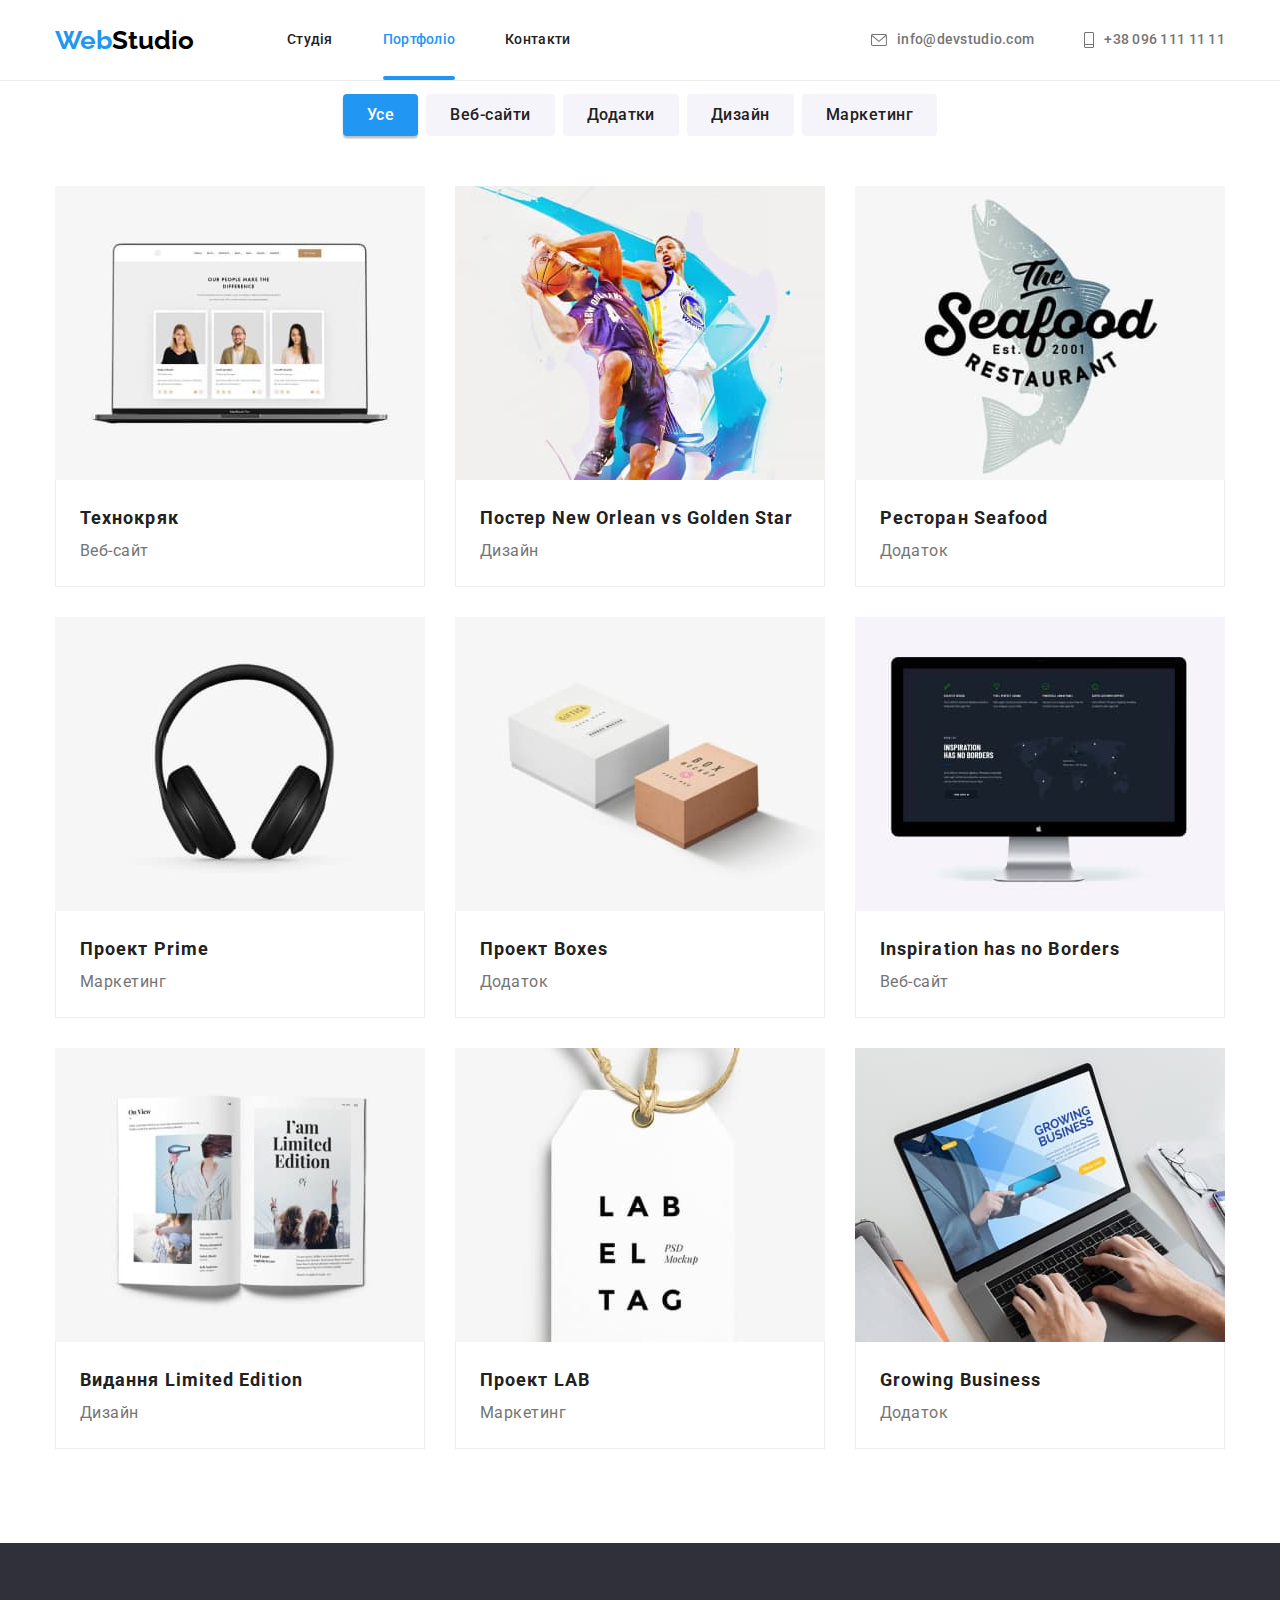
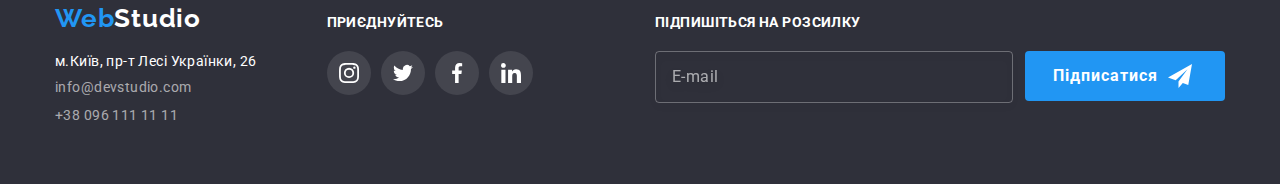
==== portfolio.html @ 4aba34a7 "add" ====
<!DOCTYPE html>
<html lang="ua">

<head>
  <meta charset="UTF-8" />
  <meta http-equiv="X-UA-Compatible" content="IE=edge" />
  <meta name="viewport" content="width=device-width, initial-scale=1.0" />

  <link rel="preconnect" href="http://fonts.googleapis.com" />
  <link rel="preconnect" href="http://fonts.gstatic.com" crossorigin />

  <link href="https://fonts.googleapis.com/css2?family=Raleway:wght@700&family=Roboto:wght@400;500;700;900&display=swap"
    rel="stylesheet" />
  <link rel="stylesheet"
    href="https://cdnjs.cloudflare.com/ajax/libs/modern-normalize/1.1.0/modern-normalize.min.css" />
  <link rel="stylesheet" href=" ./css/styles.css" />
  <link rel="stylesheet" href="./css/main.min.css" />
  <title>Портфоліо</title>
</head>

<body>
  <!----------Header------------>
  <header class="header">
    <div class="container flex">
      <a lang="en" class="logo" href="./index.html"><span class="blue-logo">Web</span>Studio</a>
      <nav class="header-nav">
        <ul class="header-list list">
          <li class="header-list-item list">
            <a href="./index.html" class="header-link">Студія</a>
          </li>
          <li class="header-list-item">
            <a href="./portfolio.html" class="header-link current-page link">Портфоліо</a>
          </li>
          <li class="header-list-item list">
            <a href="#" class="header-link">Контакти</a>
          </li>
        </ul>
      </nav>
      <ul class="contacts">
        <li class="contact-list-item">
          <a href="mailto:info@devstudio.com" class="contacts-list-link">
            <svg class="contacts-icon" width="16" height="12">
              <use href="./images/icons-cont.svg#icon-envelope"></use>
            </svg>
            info@devstudio.com
          </a>
        </li>
        <li class="contact-list-item">
          <a href="tel:+380961111111" class="contacts-list-link">
            <svg class="contacts-icon" width="10" height="16">
              <use href="./images/icons-cont.svg#icon-Vector"></use>
            </svg>
            +38 096 111 11 11
          </a>
        </li>
      </ul>
    </div>
  </header>
  <!----------Main--------->
  <main>
    <!---------Кнопки фильтры------------->
    <section class="page-sections">
      <div class="container">
        <h1 class="visually-hidden">Портфоліо</h1>
        <ul class="btn-list list">
          <li class="btn-item">
            <button type="button" class="portfolio-btn primary">Усе</button>
          </li>
          <li class="btn-item"><button type="button" class="portfolio-btn">Веб-сайти</button></li>
          <li class="btn-item">
            <button type="button" class="portfolio-btn">Додатки</button>
          </li>
          <li class="btn-item"><button type="button" class="portfolio-btn">Дизайн</button></li>
          <li class="btn-item"><button type="button" class="portfolio-btn">Маркетинг</button></li>
        </ul>

        <!---------  Портфоліо ------------>

        <ul class="portfolio-list list">
          <!--------- проект 1  ---------->
          <li class="portfolio-item">
            <a href="" class="portfolio-icon link">
              <div class="portfolio-overlay">
                <img src="./images/img-techno.jpeg" alt="employees" width="370" height="294" />
                <p class="portfolio-text">
                  Ресурс пропонує комплексні пропозиції з різним рівнем функціоналу та сервісів.
                  Все це дозволить відвідувачу отримати вичерпні відомості про компанію чи
                  приватну особу.
                </p>
              </div>
              <div class="portfolio-box">
                <h2 class="portfolio-title">Технокряк</h2>
                <p id="website" class="portfolio-type">Веб-сайт</p>
              </div>
            </a>
          </li>
          <!-------- проект 2 ----------->
          <li class="portfolio-item">
            <a href="" class="portfolio-icon link">
              <div class="portfolio-overlay">
                <img src="./images/img-poster.jpeg" alt="basketball" width="370" height="294" />
                <p class="portfolio-text">
                  Ресурс пропонує комплексні пропозиції з різним рівнем функціоналу та сервісів.
                  Все це дозволить відвідувачу отримати вичерпні відомості про компанію чи
                  приватну особу.
                </p>
              </div>
              <div class="portfolio-box">
                <h2 class="portfolio-title">
                  Постер
                  <span lang="en">New Orlean vs Golden Star</span>
                </h2>
                <p class="portfolio-type">Дизайн</p>
              </div>
            </a>
          </li>
          <!---------- проект 3 ----------->
          <li class="portfolio-item">
            <a href="" class="portfolio-icon link">
              <div class="portfolio-overlay">
                <img src="./images/img-seafood.jpeg" alt="restaurant seafood" width="370" height="294" />
                <p class="portfolio-text">
                  Ресурс пропонує комплексні пропозиції з різним рівнем функціоналу та сервісів.
                  Все це дозволить відвідувачу отримати вичерпні відомості про компанію чи
                  приватну особу.
                </p>
              </div>
              <div class="portfolio-box">
                <h2 class="portfolio-title">
                  Ресторан
                  <span lang="en">Seafood</span>
                </h2>
                <p class="portfolio-type">Додаток</p>
              </div>
            </a>
          </li>
          <!---------- проект 4  ----------->
          <li class="portfolio-item">
            <a href="" class="portfolio-icon link">
              <div class="portfolio-overlay">
                <img src="./images/img-prime.jpeg" alt="headphone" width="370" height="294" />
                <p class="portfolio-text">
                  Ресурс пропонує комплексні пропозиції з різним рівнем функціоналу та сервісів.
                  Все це дозволить відвідувачу отримати вичерпні відомості про компанію чи
                  приватну особу.
                </p>
              </div>
              <div class="portfolio-box">
                <h2 class="portfolio-title">
                  Проект
                  <span lang="en">Prime</span>
                </h2>
                <p class="portfolio-type">Маркетинг</p>
              </div>
            </a>
          </li>
          <!----------  проект 5  ----------->
          <li class="portfolio-item">
            <a href="" class="portfolio-icon link">
              <div class="portfolio-overlay">
                <img src="./images/img-boxes.jpeg" alt="boxes" width="370" height="294" />
                <p class="portfolio-text">
                  Ресурс пропонує комплексні пропозиції з різним рівнем функціоналу та сервісів.
                  Все це дозволить відвідувачу отримати вичерпні відомості про компанію чи
                  приватну особу.
                </p>
              </div>
              <div class="portfolio-box">
                <h2 class="portfolio-title">
                  Проект
                  <span lang="en">Boxes</span>
                </h2>
                <p class="portfolio-type">Додаток</p>
              </div>
            </a>
          </li>
          <!----------  проект 6   ----------->
          <li class="portfolio-item">
            <a href="" class="portfolio-icon link">
              <div class="portfolio-overlay">
                <img src="./images/img-borders.jpeg" alt="mac monitor" width="370" height="294" />
                <p class="portfolio-text">
                  Ресурс пропонує комплексні пропозиції з різним рівнем функціоналу та сервісів.
                  Все це дозволить відвідувачу отримати вичерпні відомості про компанію чи
                  приватну особу.
                </p>
              </div>
              <div class="portfolio-box">
                <h2 class="portfolio-title">Inspiration has no Borders</h2>
                <p class="portfolio-type">Веб-сайт</p>
              </div>
            </a>
          </li>
          <!---------- проект 7 ----------->
          <li class="portfolio-item">
            <a href="" class="portfolio-icon link">
              <div class="portfolio-overlay">
                <img src="./images/img-Limited.jpeg" alt="magazine" width="370" height="294" />
                <p class="portfolio-text">
                  Ресурс пропонує комплексні пропозиції з різним рівнем функціоналу та сервісів.
                  Все це дозволить відвідувачу отримати вичерпні відомості про компанію чи
                  приватну особу.
                </p>
              </div>
              <div class="portfolio-box">
                <h2 class="portfolio-title">
                  Видання
                  <span lang="en">Limited Edition</span>
                </h2>
                <p class="portfolio-type">Дизайн</p>
              </div>
            </a>
          </li>
          <!----------  проект 8 ----------->
          <li class="portfolio-item">
            <a href="" class="portfolio-icon link">
              <div class="portfolio-overlay">
                <img src="./images/img-lab.jpeg" alt="label" width="370" height="294" />
                <p class="portfolio-text">
                  Ресурс пропонує комплексні пропозиції з різним рівнем функціоналу та сервісів.
                  Все це дозволить відвідувачу отримати вичерпні відомості про компанію чи
                  приватну особу.
                </p>
              </div>
              <div class="portfolio-box">
                <h2 class="portfolio-title">
                  Проект
                  <span lang="en">LAB</span>
                </h2>
                <p class="portfolio-type">Маркетинг</p>
              </div>
            </a>
          </li>
          <!----------  проект 9 ----------->
          <li class="portfolio-item">
            <a href="" class="portfolio-icon link">
              <div class="portfolio-overlay">
                <img src="./images/img-busines.jpeg" alt="arms on the laptop" width="370" height="294" />
                <p class="portfolio-text">
                  Ресурс пропонує комплексні пропозиції з різним рівнем функціоналу та сервісів.
                  Все це дозволить відвідувачу отримати вичерпні відомості про компанію чи
                  приватну особу.
                </p>
              </div>
              <div class="portfolio-box">
                <h2 class="portfolio-title">Growing Business</h2>
                <p class="portfolio-type">Додаток</p>
              </div>
            </a>
          </li>
        </ul>
      </div>
    </section>
  </main>
  <!----- Футер ------->
  <footer class="footer">
    <div class="container">
      <div class="footer-contacts">
        <a class="footer-logo" href="./index.html" lang="en">Web<span class="logo-text">Studio</span></a>
        <!-------Адрес------>
        <address class="address">
          <ul class="contact-list list">
            <li class="footer-address">
              <a class="address-link" href="https://goo.gl/maps/TaNnJPtCBs2FAHwr9" target="_blank"
                rel="noopener nofolow noreferrer">
                м.Київ, пр-т Лесі Українки, 26
              </a>
            </li>
            <li class="footer-item">
              <a href="mailto:info@devstudio.com" class="footer-mail link">info@devstudio.com</a>
            </li>
            <li class="footer-item">
              <a href="tel:+380961111111" class="footer-tel link">+38 096 111 11 11</a>
            </li>
          </ul>
        </address>
      </div>
      <div class="join-us">
        <p class="join-us-title">Приєднуйтесь</p>
        <ul class="join-us-list list">
          <li class="join-us-item">
            <a href="" class="join-us-link link">
              <svg class="join-us-icon" width="20" height="20">
                <use href="./images/icons.svg#icon-instagram"></use>
              </svg>
            </a>
          </li>
          <li class="join-us-item">
            <a href="" class="join-us-link link">
              <svg class="join-us-icon" width="20" height="20">
                <use href="./images/icons.svg#icon-twitter"></use>
              </svg>
            </a>
          </li>
          <li class="join-us-item">
            <a href="" class="join-us-link link">
              <svg class="join-us-icon" width="20" height="20">
                <use href="./images/icons.svg#icon-facebook"></use>
              </svg>
            </a>
          </li>
          <li class="join-us-item">
            <a href="" class="join-us-link link">
              <svg class="join-us-icon" width="20" height="20">
                <use href="./images/icons.svg#icon-linkedin"></use>
              </svg>
            </a>
          </li>
        </ul>
      </div>
      <div class="footer-container">
        <label for="footer-email" class="footer-label">Підпишіться на розсилку</label>
        <form class="footer-field" name="signup" autocomplete="on">
          <input id="footer-email" type="email" name="email" class="footer-input" placeholder="E-mail" />
          <button type="submit" class="footer-btn">
            Підписатися
            <svg class="icon-send" width="24" height="24">
              <use href="./images/icons.svg#icon-send"></use>
            </svg>
          </button>
        </form>
      </div>
    </div>
  </footer>
</body>

</html>
---- css/styles.css ----
/*-----------------HEADER-------------*/

/*-----------------HERO---------------*/

/*--------------- Portfolio ----------*/
/*.page-sections {
  padding-top: 94px;
}
.btn-list {
  display: flex;
  gap: 8px;
  margin-bottom: 50px;
  justify-content: center;
}

.portfolio-btn {
  font-family: inherit;
  font-weight: 500;
  font-size: 16px;
  line-height: 1.6;
  letter-spacing: 0.03em;

  cursor: pointer;
  padding: 6px 22px;
  border-radius: 4px;
  border-color: transparent;
  transition: box-shadow 250ms cubic-bezier(0.4, 0, 0.2, 1), color 250ms cubic-bezier(0.4, 0, 0.2, 1),
    background-color 250ms cubic-bezier(0.4, 0, 0.2, 1);

  color: var(--title-text-color);
  background-color: var(--background-btn);
}
.primary,
.portfolio-btn:hover,
.portfolio-btn:focus {
  color: var(--white-text-color);
  background: var(--select-color);
  box-shadow: 0px 3px 1px rgba(0, 0, 0, 0.1), 0px 1px 2px rgba(0, 0, 0, 0.08), 0px 2px 2px rgba(0, 0, 0, 0.12);
}

.portfolio-list {
  display: flex;
  flex-wrap: wrap;
  gap: 30px;
  row-gap: 30px;

  background: var(--primary-bgc);
}
.portfolio-item {
  flex-basis: calc((100% - 2 * 30px) / 3);
}
.portfolio-icon {
  text-decoration: none;
  display: block;
  outline: transparent;
  transition: transform 250ms cubic-bezier(0.4, 0, 0.2, 1);
  box-shadow: 250ms cubic-bezier(0.4, 0, 0.2, 1);
}
.portfolio-icon:hover,
.portfolio-icon:focus {
  box-shadow: 0px 3px 1px rgba(0, 0, 0, 0.1), 0px 1px 2px rgba(0, 0, 0, 0.08), 0px 2px 2px rgba(0, 0, 0, 0.12);
}
.portfolio-box {
  padding: 20px 24px;
  border: 1px solid #eeeeee;
  border-top: 0;
}
.portfolio-overlay {
  position: relative;
  overflow: hidden;
}
.portfolio-text {
  top: 0;
  left: 0;
  width: 100%;
  height: 100%;
  padding: 63px 24px;
  color: var(--white-bgc);
  font-size: 18px;
  line-height: 1.56;
  background-color: rgba(33, 150, 243, 0.9);
  content: "";
  position: absolute;
  transform: translateY(101%);
  transition: transform 250ms cubic-bezier(0.4, 0, 0.2, 1);
}
.portfolio-icon:hover .portfolio-text,
.portfolio-icon:focus .portfolio-text {
  transform: translateY(0);
  box-shadow: 0px 1px 1px rgba(0, 0, 0, 0.12), 0px 4px 4px rgba(0, 0, 0, 0.06), 1px 4px 6px rgba(0, 0, 0, 0.16);
}

.portfolio-title {
  font-weight: 700;
  font-size: 18px;
  line-height: 2;
  letter-spacing: 0.06em;

  color: var(--title-text-color);
}

.portfolio-type {
  font-size: 16px;
  line-height: 1.87;
  letter-spacing: 0.03em;

  color: var(--primary-text-color);
}
.portfolio-icon:hover,
.portfolio-icon:focus {
  display: block;
  box-shadow: 0px 1px 1px rgba(0, 0, 0, 0.12), 0px 4px 4px rgba(0, 0, 0, 0.06), 1px 4px 6px rgba(0, 0, 0, 0.16);
}

/*-----------------------FEAUTERS----------------*/

/*-----------------------ACTIVITY----------------*/

/*------------------------TEAM---------------------*/

/*-----Regular------*/

/*-----------------------FOOTER--------------------*/

/*------------------ Signup --------------------*/

/*.footer-label {
  display: flex;
  flex-direction: column;
  font-weight: 700;
  font-size: 14px;
  line-height: 1.14;
  letter-spacing: 0.03em;
  text-transform: uppercase;
  color: var(--white-bgc);
  margin-bottom: 20px;
}
.footer-field {
  display: flex;
  flex-direction: row;
}
.footer-input {
  display: flex;
  margin-right: 12px;
  padding: 15px 16px;
  font-size: 16px;
  line-height: 1.25;
  letter-spacing: 0.03em;
  background: transparent;

  border: 1px solid rgba(255, 255, 255, 0.3);
  filter: drop-shadow(0px 4px 4px rgba(0, 0, 0, 0.15));
  border-radius: 4px;
  min-width: 358px;
  outline: none;

  color: var(--secondary-text-color);
  transition: border-color var(--animation);
}
.footer-input::placeholder {
  font-size: 16px;
  line-height: 1.25;
  letter-spacing: 0.03em;
  color: var(--secondary-text-color);
}
.footer-input:focus-within {
  border-color: var(--select-color);
}
.footer-btn {
  width: 200px;
  height: 50px;
}
.footer-btn {
  display: flex;
  align-items: center;
  padding: 10px 28px;
  font-weight: 700;
  font-size: 16px;
  line-height: 1.88;
  letter-spacing: 0.06em;

  color: var(--white-bgc);
  background: #2196f3;
  box-shadow: var(--btn-shadow-);
  border-radius: 4px;
  border: transparent;
  transition: background-color var(--animation);
}

.footer-btn:hover,
.footer-btn:focus {
  background-color: var(--accent-color);
  cursor: pointer;
}

.icon-send {
  fill: var(--white-bgc);
  margin-left: 10px;
}
/*-----------------------Модальне вікно--------------------*/
/*.backdrop {
  z-index: 2;
  position: fixed;
  top: 0;
  left: 0;
  width: 100vw;
  height: 100vh;
  opacity: 1;
  background-color: rgba(0, 0, 0, 0.2);
  transition: opacity 400ms cubic-bezier(0.4, 0, 0.2, 1), visibility 700ms cubic-bezier(0.4, 0, 0.2, 1);
}

.backdrop.is-hidden {
  opacity: 0;
  visibility: hidden;
  pointer-events: none;
}
.backdrop.is-hidden .modal {
  transform: translate(-50%, -50%) scale(0) rotate(360deg);
}
.modal {
  padding: 40px;
  position: absolute;
  top: 50%;
  left: 50%;
  transform: translate(-50%, -50%) scale(1) rotate(0);
  width: 528px;
  height: 581px;
  transition: transform var(--animation);
  background-color: var(--white-bgc);
  box-shadow: 0px 1px 3px rgba(0, 0, 0, 0.12), 0px 1px 1px rgba(0, 0, 0, 0.14), 0px 2px 1px rgba(0, 0, 0, 0.2);
  border-radius: 4px;
}
.close-btn {
  position: absolute;
  top: 8px;
  right: 8px;
  display: flex;
  justify-content: center;
  align-items: center;
  width: 30px;
  height: 30px;
  cursor: pointer;
  background-color: transparent;
  border: 1px solid rgba(0, 0, 0, 0.1);
  border-radius: 50%;
  fill: var(--black-text-color);
  transition: fill var(--animation);
}
.close-btn:hover,
.close-btn:focus {
  fill: var(--select-color);
}
.modal-form {
  display: block;
  font-size: 12px;

  line-height: 1.16;
  letter-spacing: 0.01em;
  color: var(--primary-text-color);
}
.modal-title {
  font-size: 20px;
  font-weight: 700;
  text-align: center;
  line-height: 1.15;
  margin-bottom: 12px;
  letter-spacing: 0.03em;
  color: var(--title-text-color);
}
.modal-field-thumb {
  display: flex;
  position: relative;
  margin-top: 4px;
}
.modal-field {
  margin-bottom: 20px;
}
.modal-input {
  padding-left: 42px;

  width: 100%;
  height: 38px;

  border: none;
  outline: none;
  background: transparent;
  flex-grow: 1;

  font-size: 14px;
  line-height: 1.71;
  letter-spacing: 0.03em;

  border: 1px solid rgba(33, 33, 33, 0.2);
  border-radius: 4px;
  color: var(--title-text-color);

  transition: border-color var(--animation);
}
.modal-text {
  margin-top: 4px;
  padding: 10px 16px;
  border: none;
  outline: none;
  background: transparent;
  width: 100%;
  height: 120px;
  font-size: 12px;
  line-height: 1.1;
  letter-spacing: 0.01em;
  color: var(--title-text-color);
  border: 1px solid rgba(33, 33, 33, 0.2);
  border-radius: 4px;
  resize: none;
}
.modal-text::placeholder {
  font-size: 12px;
  line-height: 1.1;
  letter-spacing: 0.01em;
  color: rgba(117, 117, 117, 0.5);
}

/*---Checkbox--*/
/*.modal-icon {
  position: absolute;
  top: 50%;
  transform: translateY(-50%);
  left: 12px;
  display: inline-block;
  transition: fill var(--animation);
}
.modal-input:focus,
.modal-text:focus {
  border-color: var(--select-color);
}

.modal-input:focus + .modal-icon {
  fill: var(--select-color);
}

/*---Checkbox--*/
/*.form-terms-thumb {
  display: flex;
  justify-content: center;
  margin-bottom: 30px;
}
.form-checkbox {
  position: absolute;
  width: 1px;
  height: 1px;
  margin: -1px;
  border: 0;
  padding: 0;
  white-space: nowrap;
  clip-path: inset(100%);
  clip: rect(0 0 0 0);
  overflow: hidden;
  transition: border-color var(--animation);
}
.form-terms {
  position: relative;
  display: flex;
  align-items: center;
  font-size: 14px;
  line-height: 1.71;
  letter-spacing: 0.03em;
  cursor: pointer;
  color: var(--primary-text-color);
}

.icon-check {
  display: inline-block;
  margin-right: 8px;
  width: 16px;
  height: 15px;
  border: 2px solid var(--title-text-color);
  border-radius: 2px;
  transition: fill var(--animation), border var(--animation);
}

.icon-active {
  position: absolute;
  top: 50%;
  left: 0;
  transform: translateY(-50%);
  border-color: transparent;
}

.form-checkbox:checked + .icon-check {
  background-color: var(--select-color);
  border-color: var(--select-color);
}

.form-checkbox:focus + .icon-check {
  border-color: var(--select-color);
}

.checkbox-link {
  color: var(--select-color);
  text-decoration: underline;
}

.modal-btn-thumb {
  display: flex;
  justify-content: center;
  align-items: center;
}
.modal-btn {
  padding: 10px 52px;
  margin: 0 auto;
  display: flex;

  font-weight: 700;
  font-size: 16px;
  line-height: 1.87;
  letter-spacing: 0.06em;
  cursor: pointer;

  color: var(--white-text-color);
  border-color: transparent;
  background: var(--select-color);
  box-sizing: border-box;
  border-radius: 4px;
  box-shadow: 0px 4px 4px rgba(0, 0, 0, 0.15);
}

.modal-btn:hover,
.modal-btn:focus {
  background: var(--accent-color);
}
---- css/main.min.css ----
:root{--primary-text-color: #757575;--black-text-color: #000000;--secondary-text-color: rgba(255, 255, 255, 0.6);--select-color: #2196f3;--title-text-color: #212121;--white-text-color: rgba(255, 255, 255, 1);--accent-color: #188ce8;--header-border-line: #ececec;--primary-bgc: rgba(255, 255, 255, 1);--secondary-bgc: #2f303a;--background-btn: #f5f4fa;--feauters-bgc: #f5f5f5;--background-project-list: #eeeeee;--background-team: #f5f4fa;--icon-color: #afb1b8;--color-gradient: rgba(47, 48, 58, 0.4);--white-bgc: #ffffff;--animation: 250ms cubic-bezier(0.4, 0, 0.2, 1);--btn-shadow: 0px 4px 4px rgba(0, 0, 0, 0.15)}.visually-hidden{position:absolute;white-space:nowrap;height:1px;overflow:hidden;border:0;padding:0;clip:rect(0 0 0 0);clip-path:inset(50%);margin:-1px}ul{list-style:none;margin:0;padding:0}a{margin:0;padding:0}h1,h2,h3,h4,h5,h6,p{margin:0}img{display:block;max-width:100%;height:auto}.section{padding-top:94px;padding-bottom:94px}body{font-family:"Roboto",sans-serif}.list{list-style:none}.container{width:1200px;margin:0 auto;padding:0 15px}.header>.container{display:flex;align-items:center}.logo{padding:24px 0;margin:0;text-align:center;font-family:"Raleway";font-weight:700;font-size:26px;line-height:1.19;text-decoration:none;color:var(--black-text-color)}.blue-logo{color:var(--select-color);padding:0}.header-nav{display:flex;margin-left:93px;align-items:center;margin-right:auto}.backdrop{z-index:2;position:fixed;top:0;left:0;width:100vw;height:100vh;opacity:1;background-color:rgba(0,0,0,.2);transition:opacity 400ms cubic-bezier(0.4, 0, 0.2, 1),visibility 700ms cubic-bezier(0.4, 0, 0.2, 1)}.backdrop.is-hidden{opacity:0;visibility:hidden;pointer-events:none}.backdrop.is-hidden .modal{transform:translate(-50%, -50%) scale(0) rotate(360deg)}.modal{padding:40px;position:absolute;top:50%;left:50%;transform:translate(-50%, -50%) scale(1) rotate(0);width:528px;height:581px;transition:transform var(--animation);background-color:var(--white-bgc);box-shadow:0px 1px 3px rgba(0,0,0,.12),0px 1px 1px rgba(0,0,0,.14),0px 2px 1px rgba(0,0,0,.2);border-radius:4px}.close-btn{position:absolute;top:8px;right:8px;display:flex;align-items:center;justify-content:center;width:30px;height:30px;cursor:pointer;background-color:rgba(0,0,0,0);border:1px solid rgba(0,0,0,.1);border-radius:50%;fill:var(--black-text-color);transition:fill var(--animation)}.close-btn:hover,.close-btn:focus{fill:var(--select-color)}.modal-form{display:block;font-weight:400;font-size:12px;line-height:1.16;letter-spacing:.01em;color:var(--primary-text-color)}.modal-title{font-weight:700;font-size:20px;line-height:1.15;letter-spacing:.03em;text-align:center;margin-bottom:12px;color:var(--title-text-color)}.modal-field-thumb{display:flex;position:relative;margin-top:4px}.modal-field{margin-bottom:10px}.modal-input{padding-left:42px;width:100%;height:38px;border:none;outline:none;background:rgba(0,0,0,0);flex-grow:1;font-weight:400;font-size:14px;line-height:1.71;letter-spacing:.03em;border:1px solid rgba(33,33,33,.2);border-radius:4px;color:var(--title-text-color);transition:border-color var(--animation)}.modal-text{margin-top:4px;padding:10px 16px;border:none;outline:none;background:rgba(0,0,0,0);width:100%;height:120px;font-weight:400;font-size:12px;line-height:1.16;letter-spacing:.01em;color:var(--title-text-color);border:1px solid rgba(33,33,33,.2);border-radius:4px;resize:none}.modal-text::placeholder{font-weight:400;font-size:12px;line-height:1.16;letter-spacing:.01em;color:rgba(117,117,117,.5)}.modal-icon{position:absolute;top:50%;transform:translateY(-50%);left:12px;display:inline-block;transition:fill var(--animation)}.modal-input:focus,.modal-text:focus{border-color:var(--select-color)}.modal-input:focus+.modal-icon{fill:var(--select-color)}.form-terms-thumb{display:flex;justify-content:center;margin-bottom:30px}.form-checkbox{position:absolute;width:1px;height:1px;margin:-1px;border:0;padding:0;white-space:nowrap;clip-path:inset(100%);clip:rect(0 0 0 0);overflow:hidden;transition:border-color var(--animation)}.form-terms{position:relative;display:flex;align-items:center;font-weight:400;font-size:14px;line-height:1.71;letter-spacing:.03em;cursor:pointer;color:var(--primary-text-color)}.icon-check{display:inline-block;margin-right:8px;width:16px;height:15px;border:2px solid var(--title-text-color);border-radius:2px;transition:fill var(--animation),border var(--animation)}.icon-active{position:absolute;top:50%;left:0;transform:translateY(-50%);border-color:rgba(0,0,0,0)}.form-checkbox:checked+.icon-check{background-color:var(--select-color);border-color:var(--select-color)}.form-checkbox:focus+.icon-check{border-color:var(--select-color)}.checkbox-link{color:var(--select-color);text-decoration:underline}.modal-btn-thumb{display:flex;align-items:center;justify-content:center}.modal-btn{padding:10px 52px;margin:0 auto;display:flex;font-weight:700;font-size:16px;line-height:1.87;letter-spacing:.06em;cursor:pointer;color:var(--white-text-color);border-color:rgba(0,0,0,0);background:var(--select-color);box-sizing:border-box;border-radius:4px;box-shadow:0px 4px 4px rgba(0,0,0,.15)}.modal-btn:hover,.modal-btn:focus{background:var(--accent-color)}.hero-btn{padding:10px 32px;margin:0 auto;display:block;font-family:inherit;font-weight:700;font-size:16px;line-height:1.87;letter-spacing:.06em;cursor:pointer;color:var(--white-text-color);background:var(--select-color);box-sizing:border-box;border-radius:5px;border:none;min-width:200px;height:50px;box-shadow:0px 4px 4px rgba(0,0,0,.15)}.hero-btn:hover,.hero-btn:focus{background-color:var(--accent-color)}.logo-text{color:var(--white-text-color)}.footer-logo{display:block;margin-bottom:20px;font-family:"Raleway";font-style:normal;font-weight:700;font-size:26px;line-height:1.19;letter-spacing:.03em;color:var(--select-color);text-decoration:none}.btn-list{display:flex;justify-content:center;gap:8px;margin-bottom:50px}.portfolio-btn{font-family:inherit;font-weight:500;font-size:16px;line-height:1.62;letter-spacing:.03em;cursor:pointer;padding:6px 22px;border-radius:4px;border-color:rgba(0,0,0,0);transition:box-shadow 250ms cubic-bezier(0.4, 0, 0.2, 1),color 250ms cubic-bezier(0.4, 0, 0.2, 1),background-color 250ms cubic-bezier(0.4, 0, 0.2, 1);color:var(--title-text-color);background-color:var(--background-btn)}.primary,.portfolio-btn:hover,.portfolio-btn:focus{color:var(--white-text-color);background:var(--select-color);box-shadow:0px 3px 1px rgba(0,0,0,.1),0px 1px 2px rgba(0,0,0,.08),0px 2px 2px rgba(0,0,0,.12)}.flex{display:flex}.header{position:fixed;z-index:1;width:100%;display:flex;align-items:center;justify-content:center;background:#fff;border-bottom:1px solid var(--header-border-line)}.header-list{display:flex}.header-link{display:block;padding:32px 0;font-weight:500;font-size:14px;line-height:1.14;letter-spacing:.02em;text-decoration:none;color:var(--title-text-color);transition:color 250ms cubic-bezier(0.4, 0, 0.2, 1)}.header-link .current-page,.header-link:hover,.header-link:focus{color:var(--select-color)}.header-link.current-page{color:var(--select-color);text-decoration:none}.current-page{color:var(--select-color);position:relative}.current-page::after{content:"";position:absolute;left:0;bottom:0;display:block;width:100%;height:4px;border-radius:2px;background-color:var(--select-color)}.contacts{display:flex;gap:50px;margin-left:auto}.header-list-item:not(:last-child){margin-right:50px}.contacts-list-link{padding:32px 0;display:flex;align-items:center;justify-content:center;font-weight:500;font-size:14px;line-height:1.14;letter-spacing:.02em;text-decoration:none;color:var(--primary-text-color);transition:color 250ms cubic-bezier(0.4, 0, 0.2, 1)}.contacts-list-link:hover,.contacts-list-link:focus{color:var(--select-color)}.contacts-icon{display:inline-block;margin-right:10px;fill:currentColor}.hero{max-width:1600px;height:600px;background:var(--secondary-bgc);padding:200px 0;margin-left:auto;margin-right:auto;text-align:center;background-image:linear-gradient(var(--color-gradient), var(--color-gradient)),url(../images/hero-st.jpeg);background-repeat:no-repeat;background-position:center;background-size:cover}.hero-title{width:696px;margin-top:0;margin-right:auto;margin-left:auto;margin-bottom:30px;font-weight:900;font-size:44px;line-height:1.36;letter-spacing:.06em;text-transform:uppercase;color:var(--white-text-color)}.features__list{display:flex;gap:30px}.features__item{flex-basis:calc((100% - 90px)/4)}.features{padding-top:0;background:var(--feauters-bgc)}.features-section{padding:94px 0;margin:0 auto}.features__item::before{display:block;content:"";height:120px;margin-bottom:30px;background-image:url(../images/antenna.svg);background-size:70px;background-repeat:no-repeat;background-position:center;background-color:var(--background-team);border-radius:4px}.features__item:nth-child(2)::before{background-image:url(../images/clock.svg)}.features__item:nth-child(3)::before{background-image:url(../images/diagram.svg)}.features__item:nth-child(4)::before{background-image:url(../images/astronaut.svg)}.features__subtitle{margin-bottom:10px;font-weight:700;font-size:14px;line-height:1.14;letter-spacing:.03em;text-transform:uppercase;color:var(--title-text-color)}.features__desc{margin-top:0;margin-bottom:0;font-size:14px;line-height:1.71;letter-spacing:.03em;color:var(--primary-text-color)}.activity{padding-top:0}.activity-title{text-align:center;margin-bottom:50px;font-weight:700;font-size:36px;line-height:1.16;letter-spacing:.03em;color:var(--title-text-color)}.activity-list{display:flex;gap:30px}.activity-item{position:relative}.activity-element{position:absolute;padding-top:0;bottom:0;background-color:rgba(47,48,58,.8);width:100%;height:70px;display:flex;align-items:center;justify-content:center;font-weight:700;font-size:14px;line-height:1.14;letter-spacing:.03em;text-align:center;text-transform:uppercase;color:#fff}.team .page-sections{padding-top:94px;padding-bottom:94px}.team{background:var(--background-team)}.team__title{text-align:center;margin-bottom:50px;font-weight:700;font-size:36px;line-height:1.16;letter-spacing:.03em;color:var(--title-text-color)}.team__list{display:flex;gap:30px}.team-box{padding:30px 32px;text-align:center}.team__item{background:var(--white-bgc);box-shadow:0px 1px 3px rgba(0,0,0,.12),0px 1px 1px rgba(0,0,0,.14),0px 2px 1px rgba(0,0,0,.2);border-radius:0px 0px 4px 4px}.team-item__title{margin-bottom:10px;font-weight:500;font-size:16px;line-height:1.18;letter-spacing:.03em;color:var(--title-text-color)}.team-item__text{font-size:16px;line-height:1.18;letter-spacing:.03em;color:var(--primary-text-color);margin-bottom:16px}.team-soc{display:flex;justify-content:center;gap:10px}.team-soc-icon{display:inline-flex;fill:var(--icon-color);transition:fill 250ms cubic-bezier(0.4, 0, 0.2, 1)}.team-soc-link{width:44px;height:44px;border-radius:50%;display:flex;align-items:center;justify-content:center;background-color:rgba(0,0,0,0);transition:background-color 250ms cubic-bezier(0.4, 0, 0.2, 1)}.team-soc-link:hover,.team-soc-link:focus{background-color:var(--select-color)}.team-soc-link:hover .team-soc-icon,.team-soc-link:focus .team-soc-icon{fill:var(--white-bgc)}.regular-clients{padding:94px 0}.regular-clients-title{font-weight:700;font-size:36px;line-height:1.16;letter-spacing:.03em;text-align:center;color:var(--title-text-color);margin-bottom:50px}.regular-clients-list{display:flex;gap:30px}.regular-clients-link{box-sizing:border-box;border:1px solid var(--icon-color);border-radius:4px;width:170px;height:92px;outline:rgba(0,0,0,0);display:flex;align-items:center;justify-content:center;transition:border 250ms cubic-bezier(0.4, 0, 0.2, 1)}.regular-clients-link:hover,.regular-clients-link:focus{fill:var(--select-color);border:1px solid var(--select-color)}.regular-clients-icon{display:inline-flex;fill:var(--icon-color);transition:fill 250ms cubic-bezier(0.4, 0, 0.2, 1)}.regular-clients-link:hover .regular-clients-icon,.regular-clients-link:focus .regular-clients-icon{fill:var(--select-color)}.footer{padding:60px 0;background-color:var(--secondary-bgc)}.footer-item{margin-bottom:9px}.footer-item:last-child{margin-bottom:0}.footer-address{margin-bottom:9px;font-weight:400;font-size:14px;line-height:1.14;letter-spacing:.03em}.address-link{text-decoration:none;color:inherit;font-style:normal;color:var(--white-text-color);text-decoration:none;transition:color 250ms cubic-bezier(0.4, 0, 0.2, 1)}.address-link:hover,.address-link:focus{color:var(--select-color)}.contact-list{display:block}.footer-mail{margin-bottom:9px;font-style:normal;font-size:14px;line-height:1.14;letter-spacing:.03em;color:var(--secondary-text-color);text-decoration:none;transition:color 250ms cubic-bezier(0.4, 0, 0.2, 1)}.footer-tel{font-style:normal;font-size:14px;line-height:1.14;letter-spacing:.03em;color:var(--secondary-text-color);text-decoration:none;transition:color 250ms cubic-bezier(0.4, 0, 0.2, 1)}.contact-list .link:hover,.contact-list .link:focus{color:var(--select-color)}.footer .container{display:flex;align-items:baseline}.footer-contacts{margin-right:70px}.join-us{margin-right:auto}.join-us-title{display:flex;margin-bottom:20px;font-weight:700;font-size:14px;line-height:1.14;letter-spacing:.03em;text-transform:uppercase;color:var(--white-bgc);transition:color 250ms cubic-bezier(0.4, 0, 0.2, 1)}.join-us-list{display:flex;gap:10px}.join-us-link{border-radius:50%;background-color:rgba(255,255,255,.1);width:44px;height:44px;display:flex;align-items:center;justify-content:center;transition:bacground-color 250ms cubic-bezier(0.4, 0, 0.2, 1)}.join-us-link:hover,.join-us-link:focus{background-color:var(--select-color)}.join-us-icon{fill:var(--white-bgc)}.footer-label{display:flex;flex-direction:column;font-weight:700;font-size:14px;line-height:1.14;letter-spacing:.03em;text-transform:uppercase;color:var(--white-bgc);margin-bottom:20px}.footer-field{display:flex;flex-direction:row}.footer-input{display:flex;margin-right:12px;padding:15px 16px;font-weight:400;font-size:16px;line-height:1.25;letter-spacing:.03em;background:rgba(0,0,0,0);border:1px solid rgba(255,255,255,.3);filter:drop-shadow(0px 4px 4px rgba(0, 0, 0, 0.15));border-radius:4px;min-width:358px;outline:none;color:var(--secondary-text-color);transition:border-color var(--animation)}.footer-input::placeholder{font-size:16px;line-height:1.25;letter-spacing:.03em;color:var(--secondary-text-color)}.footer-input:focus-within{border-color:var(--select-color)}.footer-btn{width:200px;height:50px}.footer-btn{display:flex;align-items:center;padding:10px 28px;font-weight:700;font-size:16px;line-height:1.88;letter-spacing:.06em;letter-spacing:.06em;color:var(--white-bgc);background:#2196f3;box-shadow:var(--btn-shadow-);border-radius:4px;border:rgba(0,0,0,0);transition:background-color var(--animation)}.footer-btn:hover,.footer-btn:focus{background-color:var(--accent-color);cursor:pointer}.icon-send{fill:var(--white-bgc);margin-left:10px}.page-sections{padding:94px 0}.portfolio-list{display:flex;flex-wrap:wrap;gap:30px;row-gap:30px;background:var(--primary-bgc)}.portfolio-item{flex-basis:calc((100% - 60px)/3)}.portfolio-icon{text-decoration:none;display:block;outline:rgba(0,0,0,0);transition:transform 250ms cubic-bezier(0.4, 0, 0.2, 1);box-shadow:250ms cubic-bezier(0.4, 0, 0.2, 1)}.portfolio-icon:hover,.portfolio-icon:focus{box-shadow:0px 3px 1px rgba(0,0,0,.1),0px 1px 2px rgba(0,0,0,.08),0px 2px 2px rgba(0,0,0,.12)}.portfolio-box{padding:20px 24px;border:1px solid #eee;border-top:0}.portfolio-overlay{position:relative;overflow:hidden}.portfolio-text{top:0;left:0;width:100%;height:100%;padding:63px 24px;color:var(--white-bgc);font-size:18px;line-height:1.56;background-color:rgba(33,150,243,.9);content:"";position:absolute;transform:translateY(101%);transition:transform 250ms cubic-bezier(0.4, 0, 0.2, 1)}.portfolio-icon:hover .portfolio-text,.portfolio-icon:focus .portfolio-text{transform:translateY(0);box-shadow:0px 1px 1px rgba(0,0,0,.12),0px 4px 4px rgba(0,0,0,.06),1px 4px 6px rgba(0,0,0,.16)}.portfolio-title{font-weight:700;font-size:18px;line-height:2;letter-spacing:.06em;color:var(--title-text-color)}.portfolio-type{font-weight:400;font-size:16px;line-height:1.87;letter-spacing:.03em;color:var(--primary-text-color)}.portfolio-icon:hover,.portfolio-icon:focus{display:block;box-shadow:0px 1px 1px rgba(0,0,0,.12),0px 4px 4px rgba(0,0,0,.06),1px 4px 6px rgba(0,0,0,.16)}/*# sourceMappingURL=main.min.css.map */
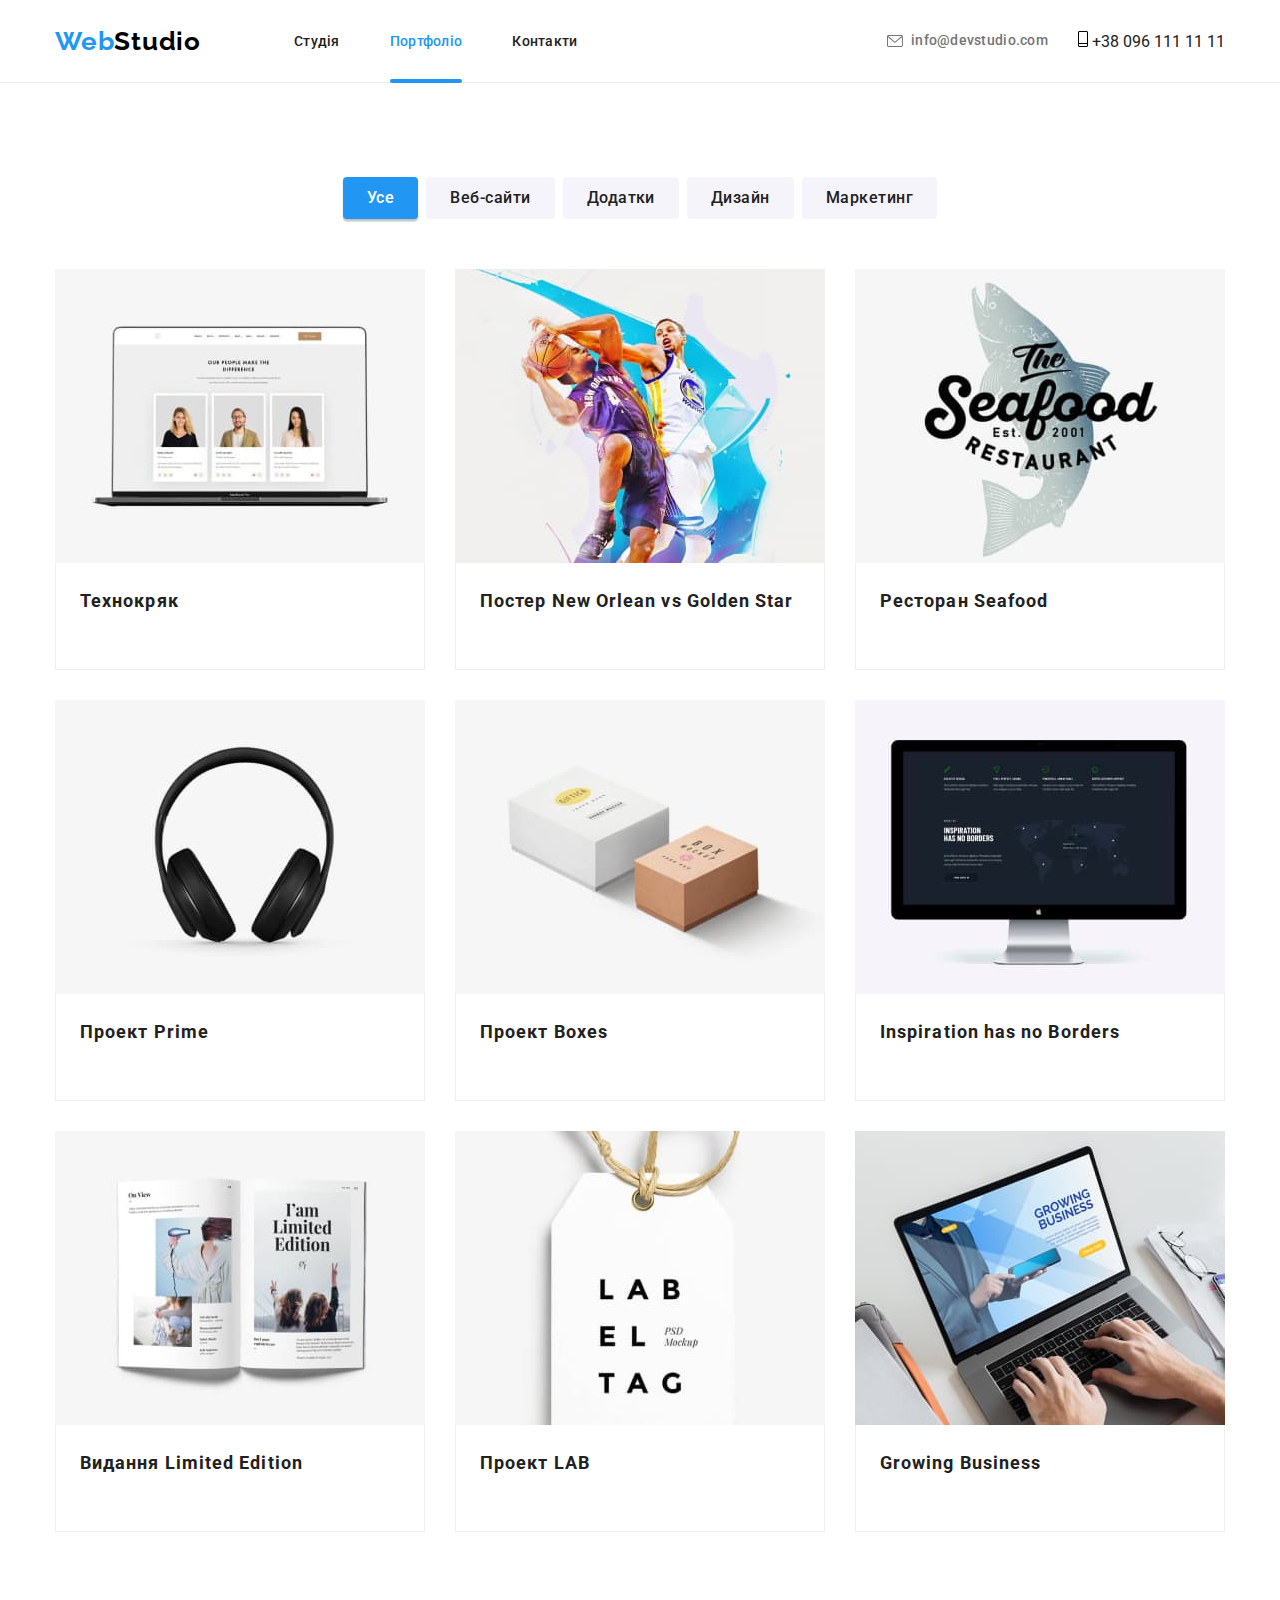
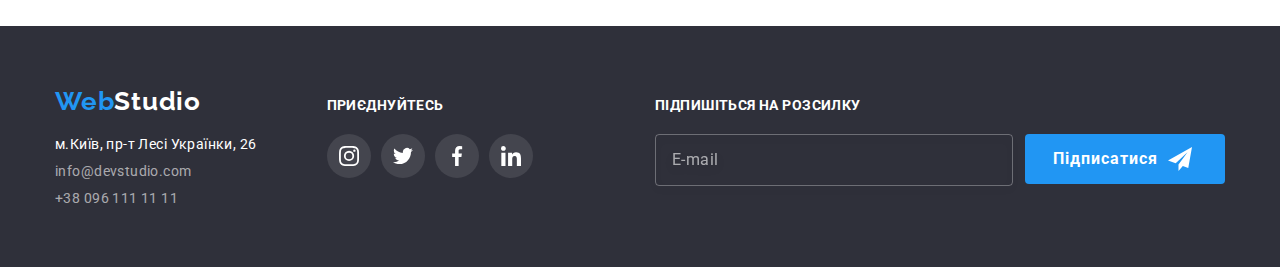
==== commit e5c6c8c3: "ads" ====
--- a/portfolio.html
+++ b/portfolio.html
@@ -20,26 +20,28 @@
 
 <body>
   <!----------Header------------>
+  <!--HEADER-->
   <header class="header">
-    <div class="container flex">
-      <a lang="en" class="logo" href="./index.html"><span class="blue-logo">Web</span>Studio</a>
-      <nav class="header-nav">
-        <ul class="header-list list">
-          <li class="header-list-item list">
-            <a href="./index.html" class="header-link">Студія</a>
-          </li>
-          <li class="header-list-item">
-            <a href="./portfolio.html" class="header-link current-page link">Портфоліо</a>
-          </li>
-          <li class="header-list-item list">
-            <a href="#" class="header-link">Контакти</a>
-          </li>
-        </ul>
-      </nav>
-      <ul class="contacts">
-        <li class="contact-list-item">
-          <a href="mailto:info@devstudio.com" class="contacts-list-link">
-            <svg class="contacts-icon" width="16" height="12">
+    <div class="header-wrap container">
+      <a href="index.html" class="logo"> <span class="logo--accent">Web</span>Studio</a>
+      <div class="menu header__menu" data-menu>
+        <nav class="header-nav">
+          <ul class="header-nav__list">
+            <li class="header-nav__item">
+              <a href="./index.html" class="header-nav__link">Студія</a>
+            </li>
+            <li class="header-nav__item">
+              <a href="./portfolio.html" class="header-nav__link header-nav__link--current">Портфоліо</a>
+            </li>
+            <li class="header-nav__item">
+              <a href="#contacts" class="header-nav__link">Контакти</a>
+            </li>
+          </ul>
+        </nav>
+        <ul class="header-contact__list menu__contacts">
+          <li class="header-contact__item">
+            <a href="mailto:info@devstudio.com" class="header-contact__link">
+              <svg class="header-contact__icon" width="16" height="12">
               <use href="./images/icons-cont.svg#icon-envelope"></use>
             </svg>
             info@devstudio.com
@@ -54,6 +56,34 @@
           </a>
         </li>
       </ul>
+       <!--mobile menu-->
+       <ul class="social-small social-menu">
+        <li class="social-small__item">
+          <a href="" class="social-small__link">Instagram</a>
+        </li>
+        <li class="social-small__item">
+          <a href="" class="social-small__link">Twitter</a>
+        </li>
+        <li class="social-small__item">
+          <a href="" class="social-small__link">Facebook</a>
+        </li>
+        <li class="social-small__item">
+          <a href="" class="social-small__link">Linkedin</a>
+        </li>
+      </ul>
+    </div>
+
+    <button
+      type="button"
+      class="menu-button header_menu-button"
+      data-menu-button
+      aria-expanded="false"
+    >
+      <svg class="" width="40" height="40">
+        <use class="menu-button__close" href="./images/icons-menu.svg#icon-close"></use>
+        <use class="menu-button__menu" href="./images/icons-menu.svg#icon-menu"></use>
+      </svg>
+    </button>
     </div>
   </header>
   <!----------Main--------->
@@ -322,6 +352,6 @@
       </div>
     </div>
   </footer>
+  <script src="./js/mobile-menu.js"></script>
 </body>
-
 </html>--- a/css/main.min.css
+++ b/css/main.min.css
@@ -1 +1 @@
-:root{--primary-text-color: #757575;--black-text-color: #000000;--secondary-text-color: rgba(255, 255, 255, 0.6);--select-color: #2196f3;--title-text-color: #212121;--white-text-color: rgba(255, 255, 255, 1);--accent-color: #188ce8;--header-border-line: #ececec;--primary-bgc: rgba(255, 255, 255, 1);--secondary-bgc: #2f303a;--background-btn: #f5f4fa;--feauters-bgc: #f5f5f5;--background-project-list: #eeeeee;--background-team: #f5f4fa;--icon-color: #afb1b8;--color-gradient: rgba(47, 48, 58, 0.4);--white-bgc: #ffffff;--animation: 250ms cubic-bezier(0.4, 0, 0.2, 1);--btn-shadow: 0px 4px 4px rgba(0, 0, 0, 0.15)}.visually-hidden{position:absolute;white-space:nowrap;height:1px;overflow:hidden;border:0;padding:0;clip:rect(0 0 0 0);clip-path:inset(50%);margin:-1px}ul{list-style:none;margin:0;padding:0}a{margin:0;padding:0}h1,h2,h3,h4,h5,h6,p{margin:0}img{display:block;max-width:100%;height:auto}.section{padding-top:94px;padding-bottom:94px}body{font-family:"Roboto",sans-serif}.list{list-style:none}.container{width:1200px;margin:0 auto;padding:0 15px}.header>.container{display:flex;align-items:center}.logo{padding:24px 0;margin:0;text-align:center;font-family:"Raleway";font-weight:700;font-size:26px;line-height:1.19;text-decoration:none;color:var(--black-text-color)}.blue-logo{color:var(--select-color);padding:0}.header-nav{display:flex;margin-left:93px;align-items:center;margin-right:auto}.backdrop{z-index:2;position:fixed;top:0;left:0;width:100vw;height:100vh;opacity:1;background-color:rgba(0,0,0,.2);transition:opacity 400ms cubic-bezier(0.4, 0, 0.2, 1),visibility 700ms cubic-bezier(0.4, 0, 0.2, 1)}.backdrop.is-hidden{opacity:0;visibility:hidden;pointer-events:none}.backdrop.is-hidden .modal{transform:translate(-50%, -50%) scale(0) rotate(360deg)}.modal{padding:40px;position:absolute;top:50%;left:50%;transform:translate(-50%, -50%) scale(1) rotate(0);width:528px;height:581px;transition:transform var(--animation);background-color:var(--white-bgc);box-shadow:0px 1px 3px rgba(0,0,0,.12),0px 1px 1px rgba(0,0,0,.14),0px 2px 1px rgba(0,0,0,.2);border-radius:4px}.close-btn{position:absolute;top:8px;right:8px;display:flex;align-items:center;justify-content:center;width:30px;height:30px;cursor:pointer;background-color:rgba(0,0,0,0);border:1px solid rgba(0,0,0,.1);border-radius:50%;fill:var(--black-text-color);transition:fill var(--animation)}.close-btn:hover,.close-btn:focus{fill:var(--select-color)}.modal-form{display:block;font-weight:400;font-size:12px;line-height:1.16;letter-spacing:.01em;color:var(--primary-text-color)}.modal-title{font-weight:700;font-size:20px;line-height:1.15;letter-spacing:.03em;text-align:center;margin-bottom:12px;color:var(--title-text-color)}.modal-field-thumb{display:flex;position:relative;margin-top:4px}.modal-field{margin-bottom:10px}.modal-input{padding-left:42px;width:100%;height:38px;border:none;outline:none;background:rgba(0,0,0,0);flex-grow:1;font-weight:400;font-size:14px;line-height:1.71;letter-spacing:.03em;border:1px solid rgba(33,33,33,.2);border-radius:4px;color:var(--title-text-color);transition:border-color var(--animation)}.modal-text{margin-top:4px;padding:10px 16px;border:none;outline:none;background:rgba(0,0,0,0);width:100%;height:120px;font-weight:400;font-size:12px;line-height:1.16;letter-spacing:.01em;color:var(--title-text-color);border:1px solid rgba(33,33,33,.2);border-radius:4px;resize:none}.modal-text::placeholder{font-weight:400;font-size:12px;line-height:1.16;letter-spacing:.01em;color:rgba(117,117,117,.5)}.modal-icon{position:absolute;top:50%;transform:translateY(-50%);left:12px;display:inline-block;transition:fill var(--animation)}.modal-input:focus,.modal-text:focus{border-color:var(--select-color)}.modal-input:focus+.modal-icon{fill:var(--select-color)}.form-terms-thumb{display:flex;justify-content:center;margin-bottom:30px}.form-checkbox{position:absolute;width:1px;height:1px;margin:-1px;border:0;padding:0;white-space:nowrap;clip-path:inset(100%);clip:rect(0 0 0 0);overflow:hidden;transition:border-color var(--animation)}.form-terms{position:relative;display:flex;align-items:center;font-weight:400;font-size:14px;line-height:1.71;letter-spacing:.03em;cursor:pointer;color:var(--primary-text-color)}.icon-check{display:inline-block;margin-right:8px;width:16px;height:15px;border:2px solid var(--title-text-color);border-radius:2px;transition:fill var(--animation),border var(--animation)}.icon-active{position:absolute;top:50%;left:0;transform:translateY(-50%);border-color:rgba(0,0,0,0)}.form-checkbox:checked+.icon-check{background-color:var(--select-color);border-color:var(--select-color)}.form-checkbox:focus+.icon-check{border-color:var(--select-color)}.checkbox-link{color:var(--select-color);text-decoration:underline}.modal-btn-thumb{display:flex;align-items:center;justify-content:center}.modal-btn{padding:10px 52px;margin:0 auto;display:flex;font-weight:700;font-size:16px;line-height:1.87;letter-spacing:.06em;cursor:pointer;color:var(--white-text-color);border-color:rgba(0,0,0,0);background:var(--select-color);box-sizing:border-box;border-radius:4px;box-shadow:0px 4px 4px rgba(0,0,0,.15)}.modal-btn:hover,.modal-btn:focus{background:var(--accent-color)}.hero-btn{padding:10px 32px;margin:0 auto;display:block;font-family:inherit;font-weight:700;font-size:16px;line-height:1.87;letter-spacing:.06em;cursor:pointer;color:var(--white-text-color);background:var(--select-color);box-sizing:border-box;border-radius:5px;border:none;min-width:200px;height:50px;box-shadow:0px 4px 4px rgba(0,0,0,.15)}.hero-btn:hover,.hero-btn:focus{background-color:var(--accent-color)}.logo-text{color:var(--white-text-color)}.footer-logo{display:block;margin-bottom:20px;font-family:"Raleway";font-style:normal;font-weight:700;font-size:26px;line-height:1.19;letter-spacing:.03em;color:var(--select-color);text-decoration:none}.btn-list{display:flex;justify-content:center;gap:8px;margin-bottom:50px}.portfolio-btn{font-family:inherit;font-weight:500;font-size:16px;line-height:1.62;letter-spacing:.03em;cursor:pointer;padding:6px 22px;border-radius:4px;border-color:rgba(0,0,0,0);transition:box-shadow 250ms cubic-bezier(0.4, 0, 0.2, 1),color 250ms cubic-bezier(0.4, 0, 0.2, 1),background-color 250ms cubic-bezier(0.4, 0, 0.2, 1);color:var(--title-text-color);background-color:var(--background-btn)}.primary,.portfolio-btn:hover,.portfolio-btn:focus{color:var(--white-text-color);background:var(--select-color);box-shadow:0px 3px 1px rgba(0,0,0,.1),0px 1px 2px rgba(0,0,0,.08),0px 2px 2px rgba(0,0,0,.12)}.flex{display:flex}.header{position:fixed;z-index:1;width:100%;display:flex;align-items:center;justify-content:center;background:#fff;border-bottom:1px solid var(--header-border-line)}.header-list{display:flex}.header-link{display:block;padding:32px 0;font-weight:500;font-size:14px;line-height:1.14;letter-spacing:.02em;text-decoration:none;color:var(--title-text-color);transition:color 250ms cubic-bezier(0.4, 0, 0.2, 1)}.header-link .current-page,.header-link:hover,.header-link:focus{color:var(--select-color)}.header-link.current-page{color:var(--select-color);text-decoration:none}.current-page{color:var(--select-color);position:relative}.current-page::after{content:"";position:absolute;left:0;bottom:0;display:block;width:100%;height:4px;border-radius:2px;background-color:var(--select-color)}.contacts{display:flex;gap:50px;margin-left:auto}.header-list-item:not(:last-child){margin-right:50px}.contacts-list-link{padding:32px 0;display:flex;align-items:center;justify-content:center;font-weight:500;font-size:14px;line-height:1.14;letter-spacing:.02em;text-decoration:none;color:var(--primary-text-color);transition:color 250ms cubic-bezier(0.4, 0, 0.2, 1)}.contacts-list-link:hover,.contacts-list-link:focus{color:var(--select-color)}.contacts-icon{display:inline-block;margin-right:10px;fill:currentColor}.hero{max-width:1600px;height:600px;background:var(--secondary-bgc);padding:200px 0;margin-left:auto;margin-right:auto;text-align:center;background-image:linear-gradient(var(--color-gradient), var(--color-gradient)),url(../images/hero-st.jpeg);background-repeat:no-repeat;background-position:center;background-size:cover}.hero-title{width:696px;margin-top:0;margin-right:auto;margin-left:auto;margin-bottom:30px;font-weight:900;font-size:44px;line-height:1.36;letter-spacing:.06em;text-transform:uppercase;color:var(--white-text-color)}.features__list{display:flex;gap:30px}.features__item{flex-basis:calc((100% - 90px)/4)}.features{padding-top:0;background:var(--feauters-bgc)}.features-section{padding:94px 0;margin:0 auto}.features__item::before{display:block;content:"";height:120px;margin-bottom:30px;background-image:url(../images/antenna.svg);background-size:70px;background-repeat:no-repeat;background-position:center;background-color:var(--background-team);border-radius:4px}.features__item:nth-child(2)::before{background-image:url(../images/clock.svg)}.features__item:nth-child(3)::before{background-image:url(../images/diagram.svg)}.features__item:nth-child(4)::before{background-image:url(../images/astronaut.svg)}.features__subtitle{margin-bottom:10px;font-weight:700;font-size:14px;line-height:1.14;letter-spacing:.03em;text-transform:uppercase;color:var(--title-text-color)}.features__desc{margin-top:0;margin-bottom:0;font-size:14px;line-height:1.71;letter-spacing:.03em;color:var(--primary-text-color)}.activity{padding-top:0}.activity-title{text-align:center;margin-bottom:50px;font-weight:700;font-size:36px;line-height:1.16;letter-spacing:.03em;color:var(--title-text-color)}.activity-list{display:flex;gap:30px}.activity-item{position:relative}.activity-element{position:absolute;padding-top:0;bottom:0;background-color:rgba(47,48,58,.8);width:100%;height:70px;display:flex;align-items:center;justify-content:center;font-weight:700;font-size:14px;line-height:1.14;letter-spacing:.03em;text-align:center;text-transform:uppercase;color:#fff}.team .page-sections{padding-top:94px;padding-bottom:94px}.team{background:var(--background-team)}.team__title{text-align:center;margin-bottom:50px;font-weight:700;font-size:36px;line-height:1.16;letter-spacing:.03em;color:var(--title-text-color)}.team__list{display:flex;gap:30px}.team-box{padding:30px 32px;text-align:center}.team__item{background:var(--white-bgc);box-shadow:0px 1px 3px rgba(0,0,0,.12),0px 1px 1px rgba(0,0,0,.14),0px 2px 1px rgba(0,0,0,.2);border-radius:0px 0px 4px 4px}.team-item__title{margin-bottom:10px;font-weight:500;font-size:16px;line-height:1.18;letter-spacing:.03em;color:var(--title-text-color)}.team-item__text{font-size:16px;line-height:1.18;letter-spacing:.03em;color:var(--primary-text-color);margin-bottom:16px}.team-soc{display:flex;justify-content:center;gap:10px}.team-soc-icon{display:inline-flex;fill:var(--icon-color);transition:fill 250ms cubic-bezier(0.4, 0, 0.2, 1)}.team-soc-link{width:44px;height:44px;border-radius:50%;display:flex;align-items:center;justify-content:center;background-color:rgba(0,0,0,0);transition:background-color 250ms cubic-bezier(0.4, 0, 0.2, 1)}.team-soc-link:hover,.team-soc-link:focus{background-color:var(--select-color)}.team-soc-link:hover .team-soc-icon,.team-soc-link:focus .team-soc-icon{fill:var(--white-bgc)}.regular-clients{padding:94px 0}.regular-clients-title{font-weight:700;font-size:36px;line-height:1.16;letter-spacing:.03em;text-align:center;color:var(--title-text-color);margin-bottom:50px}.regular-clients-list{display:flex;gap:30px}.regular-clients-link{box-sizing:border-box;border:1px solid var(--icon-color);border-radius:4px;width:170px;height:92px;outline:rgba(0,0,0,0);display:flex;align-items:center;justify-content:center;transition:border 250ms cubic-bezier(0.4, 0, 0.2, 1)}.regular-clients-link:hover,.regular-clients-link:focus{fill:var(--select-color);border:1px solid var(--select-color)}.regular-clients-icon{display:inline-flex;fill:var(--icon-color);transition:fill 250ms cubic-bezier(0.4, 0, 0.2, 1)}.regular-clients-link:hover .regular-clients-icon,.regular-clients-link:focus .regular-clients-icon{fill:var(--select-color)}.footer{padding:60px 0;background-color:var(--secondary-bgc)}.footer-item{margin-bottom:9px}.footer-item:last-child{margin-bottom:0}.footer-address{margin-bottom:9px;font-weight:400;font-size:14px;line-height:1.14;letter-spacing:.03em}.address-link{text-decoration:none;color:inherit;font-style:normal;color:var(--white-text-color);text-decoration:none;transition:color 250ms cubic-bezier(0.4, 0, 0.2, 1)}.address-link:hover,.address-link:focus{color:var(--select-color)}.contact-list{display:block}.footer-mail{margin-bottom:9px;font-style:normal;font-size:14px;line-height:1.14;letter-spacing:.03em;color:var(--secondary-text-color);text-decoration:none;transition:color 250ms cubic-bezier(0.4, 0, 0.2, 1)}.footer-tel{font-style:normal;font-size:14px;line-height:1.14;letter-spacing:.03em;color:var(--secondary-text-color);text-decoration:none;transition:color 250ms cubic-bezier(0.4, 0, 0.2, 1)}.contact-list .link:hover,.contact-list .link:focus{color:var(--select-color)}.footer .container{display:flex;align-items:baseline}.footer-contacts{margin-right:70px}.join-us{margin-right:auto}.join-us-title{display:flex;margin-bottom:20px;font-weight:700;font-size:14px;line-height:1.14;letter-spacing:.03em;text-transform:uppercase;color:var(--white-bgc);transition:color 250ms cubic-bezier(0.4, 0, 0.2, 1)}.join-us-list{display:flex;gap:10px}.join-us-link{border-radius:50%;background-color:rgba(255,255,255,.1);width:44px;height:44px;display:flex;align-items:center;justify-content:center;transition:bacground-color 250ms cubic-bezier(0.4, 0, 0.2, 1)}.join-us-link:hover,.join-us-link:focus{background-color:var(--select-color)}.join-us-icon{fill:var(--white-bgc)}.footer-label{display:flex;flex-direction:column;font-weight:700;font-size:14px;line-height:1.14;letter-spacing:.03em;text-transform:uppercase;color:var(--white-bgc);margin-bottom:20px}.footer-field{display:flex;flex-direction:row}.footer-input{display:flex;margin-right:12px;padding:15px 16px;font-weight:400;font-size:16px;line-height:1.25;letter-spacing:.03em;background:rgba(0,0,0,0);border:1px solid rgba(255,255,255,.3);filter:drop-shadow(0px 4px 4px rgba(0, 0, 0, 0.15));border-radius:4px;min-width:358px;outline:none;color:var(--secondary-text-color);transition:border-color var(--animation)}.footer-input::placeholder{font-size:16px;line-height:1.25;letter-spacing:.03em;color:var(--secondary-text-color)}.footer-input:focus-within{border-color:var(--select-color)}.footer-btn{width:200px;height:50px}.footer-btn{display:flex;align-items:center;padding:10px 28px;font-weight:700;font-size:16px;line-height:1.88;letter-spacing:.06em;letter-spacing:.06em;color:var(--white-bgc);background:#2196f3;box-shadow:var(--btn-shadow-);border-radius:4px;border:rgba(0,0,0,0);transition:background-color var(--animation)}.footer-btn:hover,.footer-btn:focus{background-color:var(--accent-color);cursor:pointer}.icon-send{fill:var(--white-bgc);margin-left:10px}.page-sections{padding:94px 0}.portfolio-list{display:flex;flex-wrap:wrap;gap:30px;row-gap:30px;background:var(--primary-bgc)}.portfolio-item{flex-basis:calc((100% - 60px)/3)}.portfolio-icon{text-decoration:none;display:block;outline:rgba(0,0,0,0);transition:transform 250ms cubic-bezier(0.4, 0, 0.2, 1);box-shadow:250ms cubic-bezier(0.4, 0, 0.2, 1)}.portfolio-icon:hover,.portfolio-icon:focus{box-shadow:0px 3px 1px rgba(0,0,0,.1),0px 1px 2px rgba(0,0,0,.08),0px 2px 2px rgba(0,0,0,.12)}.portfolio-box{padding:20px 24px;border:1px solid #eee;border-top:0}.portfolio-overlay{position:relative;overflow:hidden}.portfolio-text{top:0;left:0;width:100%;height:100%;padding:63px 24px;color:var(--white-bgc);font-size:18px;line-height:1.56;background-color:rgba(33,150,243,.9);content:"";position:absolute;transform:translateY(101%);transition:transform 250ms cubic-bezier(0.4, 0, 0.2, 1)}.portfolio-icon:hover .portfolio-text,.portfolio-icon:focus .portfolio-text{transform:translateY(0);box-shadow:0px 1px 1px rgba(0,0,0,.12),0px 4px 4px rgba(0,0,0,.06),1px 4px 6px rgba(0,0,0,.16)}.portfolio-title{font-weight:700;font-size:18px;line-height:2;letter-spacing:.06em;color:var(--title-text-color)}.portfolio-type{font-weight:400;font-size:16px;line-height:1.87;letter-spacing:.03em;color:var(--primary-text-color)}.portfolio-icon:hover,.portfolio-icon:focus{display:block;box-shadow:0px 1px 1px rgba(0,0,0,.12),0px 4px 4px rgba(0,0,0,.06),1px 4px 6px rgba(0,0,0,.16)}/*# sourceMappingURL=main.min.css.map */+:root{--primary-text-color: #757575;--black-text-color: #000000;--secondary-text-color: rgba(255, 255, 255, 0.6);--select-color: #2196f3;--title-text-color: #212121;--white-text-color: rgba(255, 255, 255, 1);--accent-color: #188ce8;--header-border-line: #ececec;--primary-bgc: rgba(255, 255, 255, 1);--secondary-bgc: #2f303a;--background-btn: #f5f4fa;--feauters-bgc: #f5f5f5;--background-project-list: #eeeeee;--background-team: #f5f4fa;--icon-color: #afb1b8;--color-gradient: rgba(47, 48, 58, 0.4);--white-bgc: #ffffff;--animation: 250ms cubic-bezier(0.4, 0, 0.2, 1);--btn-shadow: 0px 4px 4px rgba(0, 0, 0, 0.15)}.visually-hidden{position:absolute;white-space:nowrap;height:1px;overflow:hidden;border:0;padding:0;clip:rect(0 0 0 0);-webkit-clip-path:inset(50%);clip-path:inset(50%);margin:-1px}ul{list-style:none;margin:0;padding:0}ul,h1,h2,h3,p{margin:0;padding:0}.header-nav__list,.header-contact__list,.features__list,.work-list,.user-list,.btn-list{display:-webkit-box;display:-ms-flexbox;display:flex}ul{list-style:none;padding:0}a{text-decoration:none;color:inherit;font-family:inherit}img{display:block;width:100%;height:auto}body{font-family:"Roboto",sans-serif;color:#212121;width:100%;margin:0}body.modal-open{overflow:hidden}@media screen and (max-width: 767px){body.menu-open{overflow:hidden}}body{font-family:"Roboto",sans-serif}.list{list-style:none}.container{padding:0 15px;margin:0 auto}@media screen and (max-width: 480px){.container{max-width:480px}}@media screen and (min-width: 768px){.container{width:768px}}@media screen and (min-width: 1200px){.container{width:1200px}}.header>.container{display:-webkit-box;display:-ms-flexbox;display:flex;-webkit-box-align:center;-ms-flex-align:center;align-items:center}.section{width:100%;padding:60px 0}@media screen and (min-width: 1200px){.section{padding:94px 0}}.header{border-bottom:1px solid #ececec;width:100vw;z-index:1;background:#fff;top:0}.header-wrap{display:-webkit-box;display:-ms-flexbox;display:flex;-webkit-box-align:center;-ms-flex-align:center;align-items:center;-webkit-box-pack:justify;-ms-flex-pack:justify;justify-content:space-between}@media screen and (min-width: 768px){.header-wrap{-webkit-box-pack:center;-ms-flex-pack:center;justify-content:center;-webkit-box-align:center;-ms-flex-align:center;align-items:center;display:-webkit-box;display:-ms-flexbox;display:flex}}@media screen and (max-width: 767px){.header-wrap{max-width:768px;min-width:100%;height:60px}}.header_menu-button{margin-left:auto}@media screen and (min-width: 768px){.header_menu-button{display:none}}@media screen and (max-width: 767px){.header-nav__list{display:block}}@media screen and (min-width: 768px){.header-nav__list{gap:50px}}@media screen and (min-width: 768px){.header-nav .header-nav__link--current::after{position:absolute;display:block;right:0;bottom:-1px;content:"";height:4px;width:100%;border-radius:2px;background-color:#2196f3;-webkit-animation-name:changeScale;animation-name:changeScale;-webkit-animation-duration:500ms;animation-duration:500ms;-webkit-animation-timing-function:cubic-bezier(0.4, 0, 0.2, 1);animation-timing-function:cubic-bezier(0.4, 0, 0.2, 1)}}@-webkit-keyframes changeScale{0%{-webkit-transform:scaleX(1);transform:scaleX(1)}50%{-webkit-transform:scaleX(0);transform:scaleX(0)}100%{-webkit-transform:scaleX(1);transform:scaleX(1)}}@keyframes changeScale{0%{-webkit-transform:scaleX(1);transform:scaleX(1)}50%{-webkit-transform:scaleX(0);transform:scaleX(0)}100%{-webkit-transform:scaleX(1);transform:scaleX(1)}}.header-nav__item{position:relative}@media screen and (min-width: 768px){.header-nav__item{padding:32px 0}}.header-nav__link{-webkit-transition:color 250ms cubic-bezier(0.4, 0, 0.2, 1);transition:color 250ms cubic-bezier(0.4, 0, 0.2, 1)}@media screen and (max-width: 767px){.header-nav__link{font-family:inherit;font-weight:500;font-size:40px;line-height:1.14;letter-spacing:.02em;color:#212121}}@media screen and (min-width: 768px){.header-nav__link{font-family:inherit;font-weight:500;font-size:14px;line-height:1.14;letter-spacing:.02em;color:#212121}}.header-nav__link:hover,.header-nav__link:focus{color:#2196f3;cursor:pointer}.header-nav__link--current{color:#2196f3}@media screen and (max-width: 767px){.header-nav__item:not(:last-child){margin-bottom:32px}}.header-contact__list{display:-webkit-box;display:-ms-flexbox;display:flex}@media screen and (min-width: 768px)and (max-width: 1199px){.header-contact__list{-webkit-box-orient:vertical;-webkit-box-direction:normal;-ms-flex-direction:column;flex-direction:column;gap:10px}}@media screen and (min-width: 1200px){.header-contact__list{-webkit-box-align:center;-ms-flex-align:center;align-items:center;gap:30px}}@media screen and (max-width: 767px){.header-contact__list{-webkit-box-orient:vertical;-webkit-box-direction:reverse;-ms-flex-direction:column-reverse;flex-direction:column-reverse;gap:32px}.header-contact__list .header-contact__item:nth-child(2){font-size:34px;color:#2196f3}}@media screen and (max-width: 767px)and (max-width: 420px){.header-contact__list .header-contact__item:nth-child(2){font-size:28px}}.header-contact__list .header-contact__item:nth-child(1){font-size:24px}@media screen and (max-width: 420px){.header-contact__list .header-contact__item:nth-child(1){font-size:20px}}.header-contact__list .header-contact__link{display:-webkit-box;display:-ms-flexbox;display:flex;-webkit-box-align:center;-ms-flex-align:center;align-items:center;-webkit-transition:color 250ms cubic-bezier(0.4, 0, 0.2, 1),fill 250ms cubic-bezier(0.4, 0, 0.2, 1);transition:color 250ms cubic-bezier(0.4, 0, 0.2, 1),fill 250ms cubic-bezier(0.4, 0, 0.2, 1);font-family:inherit;font-weight:500;font-size:14px;line-height:1.14;letter-spacing:.02em;color:#757575}@media screen and (max-width: 767px){.header-contact__list .header-contact__link{font-family:inherit;font-weight:500;font-size:24px;line-height:1.17;letter-spacing:.02em;color:#757575}}.header-contact__list .header-contact__link:hover,.header-contact__list .header-contact__link:focus{fill:#2196f3;color:#2196f3}@media screen and (max-width: 767px){.header-contact__list .header-contact__link--accent{font-family:inherit;font-weight:500;font-size:34px;line-height:1.17;letter-spacing:.02em;color:#2196f3}}.header-contact__list .header-contact__link .header-contact__icon{margin-right:8px;fill:currentColor;-webkit-transition:fill 250ms cubic-bezier(0.4, 0, 0.2, 1),background-color 250ms cubic-bezier(0.4, 0, 0.2, 1);transition:fill 250ms cubic-bezier(0.4, 0, 0.2, 1),background-color 250ms cubic-bezier(0.4, 0, 0.2, 1)}.header-contact__list .header-contact__link .header-contact__icon:hover,.header-contact__list .header-contact__link .header-contact__icon:focus{fill:currentColor}@media screen and (max-width: 767px){.header-contact__list .header-contact__link .header-contact__icon{display:none}}.logo{font-family:inherit;font-weight:700;font-size:26px;line-height:28px;letter-spacing:.03em;color:#000;font-family:"Raleway",sans-serif;padding-right:0}@media screen and (min-width: 768px){.logo{margin-right:88px}}@media screen and (min-width: 1200px){.logo{margin-right:93px}}.logo-footer{color:#fff;margin-bottom:20px;padding-bottom:0;margin-right:0;display:inline-block}.logo--accent{color:#2196f3}.hero-section{background-image:-webkit-gradient(linear, left top, right top, from(var(--color-gradient)), to(var(--color-gradient))),url(../images/hero-img/hero-phone.jpg);background-image:linear-gradient(to right, var(--color-gradient), var(--color-gradient)),url(../images/hero-img/hero-phone.jpg);max-width:1600px;padding:118px 0;margin-left:auto;margin-right:auto;text-align:center;background-repeat:no-repeat;background-position:center;background-size:cover}@media screen and (min-width: 480px){.hero-section{background-image:-webkit-gradient(linear, left top, right top, from(rgba(47, 48, 58, 0.4)), to(rgba(47, 48, 58, 0.4))),url("../images/hero-img/hero-phone.jpg");background-image:linear-gradient(to right, rgba(47, 48, 58, 0.4), rgba(47, 48, 58, 0.4)),url("../images/hero-img/hero-phone.jpg")}}@media screen and (min-device-pixel-ratio: 2),screen and (-webkit-min-device-pixel-ratio: 2),screen and (min-resolution: 192dpi),screen and (min-resolution: 2dppx){.hero-section{background-image:-webkit-gradient(linear, left top, right top, from(rgba(47, 48, 58, 0.4)), to(rgba(47, 48, 58, 0.4))),url("../images/hero-img/hero-phone@2x.jpg");background-image:linear-gradient(to right, rgba(47, 48, 58, 0.4), rgba(47, 48, 58, 0.4)),url("../images/hero-img/hero-phone@2x.jpg")}}@media screen and (min-width: 768px){.hero-section{background-image:-webkit-gradient(linear, left top, right top, from(rgba(47, 48, 58, 0.4)), to(rgba(47, 48, 58, 0.4))),url("../images/hero-img/hero-tablet.jpg");background-image:linear-gradient(to right, rgba(47, 48, 58, 0.4), rgba(47, 48, 58, 0.4)),url("../images/hero-img/hero-tablet.jpg")}}@media screen and (min-width: 768px)and (min-device-pixel-ratio: 2),screen and (min-width: 768px)and (-webkit-min-device-pixel-ratio: 2),screen and (min-width: 768px)and (min-resolution: 192dpi),screen and (min-width: 768px)and (min-resolution: 2dppx){.hero-section{background-image:-webkit-gradient(linear, left top, right top, from(rgba(47, 48, 58, 0.4)), to(rgba(47, 48, 58, 0.4))),url("../images/hero-img/hero-tablet@2x.jpg");background-image:linear-gradient(to right, rgba(47, 48, 58, 0.4), rgba(47, 48, 58, 0.4)),url("../images/hero-img/hero-tablet@2x.jpg")}}@media screen and (min-width: 1200px){.hero-section{background-image:-webkit-gradient(linear, left top, right top, from(rgba(47, 48, 58, 0.4)), to(rgba(47, 48, 58, 0.4))),url("../images/hero-img/hero-desktop.jpg");background-image:linear-gradient(to right, rgba(47, 48, 58, 0.4), rgba(47, 48, 58, 0.4)),url("../images/hero-img/hero-desktop.jpg")}}@media screen and (min-width: 1200px)and (min-device-pixel-ratio: 2),screen and (min-width: 1200px)and (-webkit-min-device-pixel-ratio: 2),screen and (min-width: 1200px)and (min-resolution: 192dpi),screen and (min-width: 1200px)and (min-resolution: 2dppx){.hero-section{background-image:-webkit-gradient(linear, left top, right top, from(rgba(47, 48, 58, 0.4)), to(rgba(47, 48, 58, 0.4))),url("../images/hero-img/hero-desktop@2x.jpg");background-image:linear-gradient(to right, rgba(47, 48, 58, 0.4), rgba(47, 48, 58, 0.4)),url("../images/hero-img/hero-desktop@2x.jpg")}}@media screen and (min-width: 1200px){.hero-section{padding:200px 0;height:600px}}.hero-title{font-family:inherit;font-weight:900;font-size:26px;line-height:1.62;letter-spacing:.06em;color:#fff;max-width:360px;text-transform:uppercase;margin-bottom:30px;margin-right:auto;margin-left:auto}@media screen and (min-width: 1200px){.hero-title{font-family:inherit;font-weight:900;font-size:44px;line-height:1.36;letter-spacing:.06em;color:#fff;max-width:696px}}.hero-button{font-family:inherit;font-weight:700;font-size:16px;line-height:1.87;letter-spacing:.06em;color:#fff;background:#2196f3;-webkit-box-shadow:0px 3px 1px rgba(0,0,0,.1),0px 1px 2px rgba(0,0,0,.08),0px 2px 2px rgba(0,0,0,.12);box-shadow:0px 3px 1px rgba(0,0,0,.1),0px 1px 2px rgba(0,0,0,.08),0px 2px 2px rgba(0,0,0,.12);border-radius:4px;border-color:rgba(0,0,0,0);cursor:pointer;-webkit-transition:background-color 250ms cubic-bezier(0.4, 0, 0.2, 1);transition:background-color 250ms cubic-bezier(0.4, 0, 0.2, 1);padding:10px 24px}.hero-button:hover,.hero-button:focus{background:#188ce8}@media screen and (max-width: 768px){.hero-button{font-family:inherit;font-weight:700;font-size:16px;line-height:1.87;letter-spacing:.06em;color:#fff;background:#2196f3;-webkit-box-shadow:0px 3px 1px rgba(0,0,0,.1),0px 1px 2px rgba(0,0,0,.08),0px 2px 2px rgba(0,0,0,.12);box-shadow:0px 3px 1px rgba(0,0,0,.1),0px 1px 2px rgba(0,0,0,.08),0px 2px 2px rgba(0,0,0,.12);border-radius:4px;border-color:rgba(0,0,0,0);cursor:pointer;-webkit-transition:background-color 250ms cubic-bezier(0.4, 0, 0.2, 1);transition:background-color 250ms cubic-bezier(0.4, 0, 0.2, 1);padding:10px 24px}}@media screen and (min-width: 1200px){.hero-button{font-family:inherit;font-weight:700;font-size:16px;line-height:1.87;letter-spacing:.06em;color:#fff;background:#2196f3;-webkit-box-shadow:0px 3px 1px rgba(0,0,0,.1),0px 1px 2px rgba(0,0,0,.08),0px 2px 2px rgba(0,0,0,.12);box-shadow:0px 3px 1px rgba(0,0,0,.1),0px 1px 2px rgba(0,0,0,.08),0px 2px 2px rgba(0,0,0,.12);border-radius:4px;border-color:rgba(0,0,0,0);cursor:pointer;-webkit-transition:background-color 250ms cubic-bezier(0.4, 0, 0.2, 1);transition:background-color 250ms cubic-bezier(0.4, 0, 0.2, 1);padding:10px 32px}}.hero{-webkit-animation-name:hero;animation-name:hero;-webkit-animation-duration:500ms;animation-duration:500ms;-webkit-animation-timing-function:cubic-bezier(0.4, 0, 0.2, 1);animation-timing-function:cubic-bezier(0.4, 0, 0.2, 1)}@-webkit-keyframes hero{0%{-webkit-transform:translateY(100%);transform:translateY(100%);opacity:0}100%{-webkit-transform:translateY(0);transform:translateY(0);opacity:1}}@keyframes hero{0%{-webkit-transform:translateY(100%);transform:translateY(100%);opacity:0}100%{-webkit-transform:translateY(0);transform:translateY(0);opacity:1}}.features__list{gap:30px}@media screen and (max-width: 1199px){.features__list{display:-webkit-box;display:-ms-flexbox;display:flex;-ms-flex-wrap:wrap;flex-wrap:wrap}}@media screen and (min-width: 1200px){.features__list{display:-webkit-box;display:-ms-flexbox;display:flex}}.features__item{margin:0 auto}@media screen and (max-width: 767px){.features__item{max-width:450px}}@media screen and (max-width: 767px){.features__item:not(:last-child){margin-bottom:30px}}@media screen and (min-width: 768px){.features__item{width:calc((100% - 30px)/2)}}@media screen and (min-width: 1200px){.features__item{width:270px}}.features__thumb{padding:25px 0;display:-webkit-box;display:-ms-flexbox;display:flex;background-color:#f5f4fa;-webkit-box-pack:center;-ms-flex-pack:center;justify-content:center;margin-bottom:30px}.features__desc{font-family:inherit;font-size:14px;line-height:1.71;letter-spacing:.03em;color:#757575}.features__subtitle{font-family:inherit;font-weight:700;font-size:14px;line-height:1.71;letter-spacing:.03em;color:#212121;text-align:center}@media screen and (min-width: 768px){.features__subtitle{text-align:left}}.menu{width:100%}@media screen and (max-width: 767px){.menu{-webkit-box-orient:vertical;-webkit-box-direction:normal;-ms-flex-direction:column;flex-direction:column;position:fixed;display:-webkit-box;display:-ms-flexbox;display:flex;top:0;left:0;height:100vh;background-color:#fff;z-index:1;opacity:0;pointer-events:none;-webkit-transform-origin:top;transform-origin:top;-webkit-transform:translateX(100%);transform:translateX(100%);-webkit-transition:opacity 250ms cubic-bezier(0.4, 0, 0.2, 1),-webkit-transform 250ms cubic-bezier(0.4, 0, 0.2, 1);transition:opacity 250ms cubic-bezier(0.4, 0, 0.2, 1),-webkit-transform 250ms cubic-bezier(0.4, 0, 0.2, 1);transition:transform 250ms cubic-bezier(0.4, 0, 0.2, 1),opacity 250ms cubic-bezier(0.4, 0, 0.2, 1);transition:transform 250ms cubic-bezier(0.4, 0, 0.2, 1),opacity 250ms cubic-bezier(0.4, 0, 0.2, 1),-webkit-transform 250ms cubic-bezier(0.4, 0, 0.2, 1);border-bottom:1px solid #ececec}}@media screen and (min-width: 768px){.menu{display:-webkit-box;display:-ms-flexbox;display:flex;-webkit-box-align:center;-ms-flex-align:center;align-items:center}}@media screen and (min-width: 768px){.header-nav{margin-right:auto}}@media screen and (max-width: 767px){.menu__contacts{margin-top:auto;margin-bottom:64px}}.social-menu.social{display:none}@media screen and (max-width: 767px){.social-menu.social{display:-webkit-box;display:-ms-flexbox;display:flex}}.menu.is-open{opacity:1;pointer-events:all;overflow:auto;-webkit-transform:translateX(0);transform:translateX(0)}@media screen and (max-width: 767px){.menu.is-open{padding:48px 20px 24px 20px}}@media screen and (min-width: 420px)and (max-width: 767px){.menu.is-open{padding:48px 40px}}.social-small__item{font-family:inherit;font-weight:500;font-size:18px;line-height:1.22;letter-spacing:.02em;color:#2196f3}.social-small__item:not(:last-child){padding-right:10px;border-right:1px solid rgba(33,33,33,.2)}.social-small__item:not(:first-child){padding-left:10px}@media screen and (max-width: 399px){.social-small__item:nth-child(3){border-right:none}}@media screen and (max-width: 399px){.social-small__item:nth-child(4){border-left:1px solid rgba(33,33,33,.2)}}.social-small{display:none}@media screen and (max-width: 480px){.social-small{display:-webkit-box;display:-ms-flexbox;display:flex;-ms-flex-wrap:wrap;flex-wrap:wrap;-webkit-box-pack:start;-ms-flex-pack:start;justify-content:start}}@media screen and (min-width: 481px)and (max-width: 767px){.social-small{display:-webkit-box;display:-ms-flexbox;display:flex;-webkit-box-pack:center;-ms-flex-pack:center;justify-content:center}}@media screen and (max-width: 767px)and (max-width: 420px){.social-small{font-size:12px}}.menu-button{z-index:1;background-color:rgba(0,0,0,0);border:none;fill:currentColor;-webkit-transition:color 250ms cubic-bezier(0.4, 0, 0.2, 1);transition:color 250ms cubic-bezier(0.4, 0, 0.2, 1);padding:0}.menu-button:hover,.menu-button:focus{color:#2196f3}.menu-button__close{display:none}.menu-button.is-open .menu-button__close{display:block}.menu-button.is-open .menu-button__menu{display:none}.backdrop{z-index:2;position:fixed;top:0;left:0;width:100vw;height:100vh;opacity:1;background-color:rgba(0,0,0,.2);-webkit-transition:opacity 400ms cubic-bezier(0.4, 0, 0.2, 1),visibility 700ms cubic-bezier(0.4, 0, 0.2, 1);transition:opacity 400ms cubic-bezier(0.4, 0, 0.2, 1),visibility 700ms cubic-bezier(0.4, 0, 0.2, 1)}.backdrop.is-hidden{opacity:0;visibility:hidden;pointer-events:none}.backdrop.is-hidden .modal{-webkit-transform:translate(-50%, -50%) scale(0) rotate(360deg);transform:translate(-50%, -50%) scale(0) rotate(360deg)}.modal{padding:40px;position:absolute;top:50%;left:50%;-webkit-transform:translate(-50%, -50%) scale(1) rotate(0);transform:translate(-50%, -50%) scale(1) rotate(0);width:528px;height:581px;-webkit-transition:-webkit-transform var(--animation);transition:-webkit-transform var(--animation);transition:transform var(--animation);transition:transform var(--animation), -webkit-transform var(--animation);background-color:var(--white-bgc);-webkit-box-shadow:0px 1px 3px rgba(0,0,0,.12),0px 1px 1px rgba(0,0,0,.14),0px 2px 1px rgba(0,0,0,.2);box-shadow:0px 1px 3px rgba(0,0,0,.12),0px 1px 1px rgba(0,0,0,.14),0px 2px 1px rgba(0,0,0,.2);border-radius:4px}.close-btn{position:absolute;top:8px;right:8px;display:-webkit-box;display:-ms-flexbox;display:flex;-webkit-box-align:center;-ms-flex-align:center;align-items:center;-webkit-box-pack:center;-ms-flex-pack:center;justify-content:center;width:30px;height:30px;cursor:pointer;background-color:rgba(0,0,0,0);border:1px solid rgba(0,0,0,.1);border-radius:50%;fill:var(--black-text-color);-webkit-transition:fill var(--animation);transition:fill var(--animation)}.close-btn:hover,.close-btn:focus{fill:var(--select-color)}.modal-form{display:block;font-size:12px;line-height:1.16;letter-spacing:.01em;color:var(--primary-text-color)}.modal-title{font-size:20px;font-weight:700;line-height:1.15;letter-spacing:.03em;text-align:center;margin-bottom:12px;color:var(--title-text-color)}.modal-field-thumb{display:-webkit-box;display:-ms-flexbox;display:flex;position:relative;margin-top:4px}.modal-field{margin-bottom:10px}.modal-input{padding-left:42px;width:100%;height:38px;border:none;outline:none;background:rgba(0,0,0,0);-webkit-box-flex:1;-ms-flex-positive:1;flex-grow:1;font-size:14px;line-height:1.71;letter-spacing:.03em;border:1px solid rgba(33,33,33,.2);border-radius:4px;color:var(--title-text-color);-webkit-transition:border-color var(--animation);transition:border-color var(--animation)}.modal-text{margin-top:4px;padding:10px 16px;border:none;outline:none;background:rgba(0,0,0,0);width:100%;height:120px;font-size:12px;line-height:1.16;letter-spacing:.01em;color:var(--title-text-color);border:1px solid rgba(33,33,33,.2);border-radius:4px;resize:none}.modal-text::-webkit-input-placeholder{font-size:12px;line-height:1.16;letter-spacing:.01em;color:rgba(117,117,117,.5)}.modal-text::-moz-placeholder{font-size:12px;line-height:1.16;letter-spacing:.01em;color:rgba(117,117,117,.5)}.modal-text:-ms-input-placeholder{font-size:12px;line-height:1.16;letter-spacing:.01em;color:rgba(117,117,117,.5)}.modal-text::-ms-input-placeholder{font-size:12px;line-height:1.16;letter-spacing:.01em;color:rgba(117,117,117,.5)}.modal-text::placeholder{font-size:12px;line-height:1.16;letter-spacing:.01em;color:rgba(117,117,117,.5)}.modal-icon{position:absolute;top:50%;-webkit-transform:translateY(-50%);transform:translateY(-50%);left:12px;display:inline-block;-webkit-transition:fill var(--animation);transition:fill var(--animation)}.modal-input:focus,.modal-text:focus{border-color:var(--select-color)}.modal-input:focus+.modal-icon{fill:var(--select-color)}.form-terms-thumb{display:-webkit-box;display:-ms-flexbox;display:flex;-webkit-box-pack:center;-ms-flex-pack:center;justify-content:center;margin-bottom:30px}.form-checkbox{position:absolute;width:1px;height:1px;margin:-1px;border:0;padding:0;white-space:nowrap;-webkit-clip-path:inset(100%);clip-path:inset(100%);clip:rect(0 0 0 0);overflow:hidden;-webkit-transition:border-color var(--animation);transition:border-color var(--animation)}.form-terms{position:relative;display:-webkit-box;display:-ms-flexbox;display:flex;-webkit-box-align:center;-ms-flex-align:center;align-items:center;font-size:14px;line-height:1.71;letter-spacing:.03em;cursor:pointer;color:var(--primary-text-color)}.icon-check{display:inline-block;margin-right:8px;width:16px;height:15px;border:2px solid var(--title-text-color);border-radius:2px;-webkit-transition:fill var(--animation),border var(--animation);transition:fill var(--animation),border var(--animation)}.icon-active{position:absolute;top:50%;left:0;-webkit-transform:translateY(-50%);transform:translateY(-50%);border-color:rgba(0,0,0,0)}.form-checkbox:checked+.icon-check{background-color:var(--select-color);border-color:var(--select-color)}.form-checkbox:focus+.icon-check{border-color:var(--select-color)}.checkbox-link{color:var(--select-color);text-decoration:underline}.modal-btn-thumb{display:-webkit-box;display:-ms-flexbox;display:flex;-webkit-box-align:center;-ms-flex-align:center;align-items:center;-webkit-box-pack:center;-ms-flex-pack:center;justify-content:center}.modal-btn{padding:10px 52px;margin:0 auto;display:-webkit-box;display:-ms-flexbox;display:flex;font-weight:700;font-size:16px;line-height:1.87;letter-spacing:.06em;cursor:pointer;color:var(--white-text-color);border-color:rgba(0,0,0,0);background:var(--select-color);-webkit-box-sizing:border-box;box-sizing:border-box;border-radius:4px;-webkit-box-shadow:0px 4px 4px rgba(0,0,0,.15);box-shadow:0px 4px 4px rgba(0,0,0,.15)}.modal-btn:hover,.modal-btn:focus{background:var(--accent-color)}.hero-btn{padding:10px 32px;margin:0 auto;display:block;font-family:inherit;font-weight:700;font-size:16px;line-height:1.87;letter-spacing:.06em;cursor:pointer;color:var(--white-text-color);background:var(--select-color);-webkit-box-sizing:border-box;box-sizing:border-box;border-radius:5px;border:none;min-width:200px;height:50px;-webkit-box-shadow:0px 4px 4px rgba(0,0,0,.15);box-shadow:0px 4px 4px rgba(0,0,0,.15)}.hero-btn:hover,.hero-btn:focus{background-color:var(--accent-color)}.logo-text{color:var(--white-text-color)}.footer-logo{display:block;margin-bottom:20px;font-family:"Raleway";font-style:normal;font-weight:700;font-size:26px;line-height:1.19;letter-spacing:.03em;color:var(--select-color);text-decoration:none}.btn-list{display:-webkit-box;display:-ms-flexbox;display:flex;-webkit-box-pack:center;-ms-flex-pack:center;justify-content:center;gap:8px;margin-bottom:50px}.portfolio-btn{font-family:inherit;font-weight:500;font-size:16px;line-height:1.6;letter-spacing:.03em;cursor:pointer;padding:6px 22px;border-radius:4px;border-color:rgba(0,0,0,0);-webkit-transition:color 250ms cubic-bezier(0.4, 0, 0.2, 1),background-color 250ms cubic-bezier(0.4, 0, 0.2, 1),-webkit-box-shadow 250ms cubic-bezier(0.4, 0, 0.2, 1);transition:color 250ms cubic-bezier(0.4, 0, 0.2, 1),background-color 250ms cubic-bezier(0.4, 0, 0.2, 1),-webkit-box-shadow 250ms cubic-bezier(0.4, 0, 0.2, 1);transition:box-shadow 250ms cubic-bezier(0.4, 0, 0.2, 1),color 250ms cubic-bezier(0.4, 0, 0.2, 1),background-color 250ms cubic-bezier(0.4, 0, 0.2, 1);transition:box-shadow 250ms cubic-bezier(0.4, 0, 0.2, 1),color 250ms cubic-bezier(0.4, 0, 0.2, 1),background-color 250ms cubic-bezier(0.4, 0, 0.2, 1),-webkit-box-shadow 250ms cubic-bezier(0.4, 0, 0.2, 1);color:var(--title-text-color);background-color:var(--background-btn)}.primary,.portfolio-btn:hover,.portfolio-btn:focus{color:var(--white-text-color);background:var(--select-color);-webkit-box-shadow:0px 3px 1px rgba(0,0,0,.1),0px 1px 2px rgba(0,0,0,.08),0px 2px 2px rgba(0,0,0,.12);box-shadow:0px 3px 1px rgba(0,0,0,.1),0px 1px 2px rgba(0,0,0,.08),0px 2px 2px rgba(0,0,0,.12)}.hero-section{background-image:-webkit-gradient(linear, left top, right top, from(var(--color-gradient)), to(var(--color-gradient))),url(../images/hero-img/hero-phone.jpg);background-image:linear-gradient(to right, var(--color-gradient), var(--color-gradient)),url(../images/hero-img/hero-phone.jpg);max-width:1600px;padding:118px 0;margin-left:auto;margin-right:auto;text-align:center;background-repeat:no-repeat;background-position:center;background-size:cover}@media screen and (min-width: 480px){.hero-section{background-image:-webkit-gradient(linear, left top, right top, from(rgba(47, 48, 58, 0.4)), to(rgba(47, 48, 58, 0.4))),url("../images/hero-img/hero-phone.jpg");background-image:linear-gradient(to right, rgba(47, 48, 58, 0.4), rgba(47, 48, 58, 0.4)),url("../images/hero-img/hero-phone.jpg")}}@media screen and (min-device-pixel-ratio: 2),screen and (-webkit-min-device-pixel-ratio: 2),screen and (min-resolution: 192dpi),screen and (min-resolution: 2dppx){.hero-section{background-image:-webkit-gradient(linear, left top, right top, from(rgba(47, 48, 58, 0.4)), to(rgba(47, 48, 58, 0.4))),url("../images/hero-img/hero-phone@2x.jpg");background-image:linear-gradient(to right, rgba(47, 48, 58, 0.4), rgba(47, 48, 58, 0.4)),url("../images/hero-img/hero-phone@2x.jpg")}}@media screen and (min-width: 768px){.hero-section{background-image:-webkit-gradient(linear, left top, right top, from(rgba(47, 48, 58, 0.4)), to(rgba(47, 48, 58, 0.4))),url("../images/hero-img/hero-tablet.jpg");background-image:linear-gradient(to right, rgba(47, 48, 58, 0.4), rgba(47, 48, 58, 0.4)),url("../images/hero-img/hero-tablet.jpg")}}@media screen and (min-width: 768px)and (min-device-pixel-ratio: 2),screen and (min-width: 768px)and (-webkit-min-device-pixel-ratio: 2),screen and (min-width: 768px)and (min-resolution: 192dpi),screen and (min-width: 768px)and (min-resolution: 2dppx){.hero-section{background-image:-webkit-gradient(linear, left top, right top, from(rgba(47, 48, 58, 0.4)), to(rgba(47, 48, 58, 0.4))),url("../images/hero-img/hero-tablet@2x.jpg");background-image:linear-gradient(to right, rgba(47, 48, 58, 0.4), rgba(47, 48, 58, 0.4)),url("../images/hero-img/hero-tablet@2x.jpg")}}@media screen and (min-width: 1200px){.hero-section{background-image:-webkit-gradient(linear, left top, right top, from(rgba(47, 48, 58, 0.4)), to(rgba(47, 48, 58, 0.4))),url("../images/hero-img/hero-desktop.jpg");background-image:linear-gradient(to right, rgba(47, 48, 58, 0.4), rgba(47, 48, 58, 0.4)),url("../images/hero-img/hero-desktop.jpg")}}@media screen and (min-width: 1200px)and (min-device-pixel-ratio: 2),screen and (min-width: 1200px)and (-webkit-min-device-pixel-ratio: 2),screen and (min-width: 1200px)and (min-resolution: 192dpi),screen and (min-width: 1200px)and (min-resolution: 2dppx){.hero-section{background-image:-webkit-gradient(linear, left top, right top, from(rgba(47, 48, 58, 0.4)), to(rgba(47, 48, 58, 0.4))),url("../images/hero-img/hero-desktop@2x.jpg");background-image:linear-gradient(to right, rgba(47, 48, 58, 0.4), rgba(47, 48, 58, 0.4)),url("../images/hero-img/hero-desktop@2x.jpg")}}@media screen and (min-width: 1200px){.hero-section{padding:200px 0;height:600px}}.hero-title{font-family:inherit;font-weight:900;font-size:26px;line-height:1.62;letter-spacing:.06em;color:#fff;max-width:360px;text-transform:uppercase;margin-bottom:30px;margin-right:auto;margin-left:auto}@media screen and (min-width: 1200px){.hero-title{font-family:inherit;font-weight:900;font-size:44px;line-height:1.36;letter-spacing:.06em;color:#fff;max-width:696px}}.hero-button{font-family:inherit;font-weight:700;font-size:16px;line-height:1.87;letter-spacing:.06em;color:#fff;background:#2196f3;-webkit-box-shadow:0px 3px 1px rgba(0,0,0,.1),0px 1px 2px rgba(0,0,0,.08),0px 2px 2px rgba(0,0,0,.12);box-shadow:0px 3px 1px rgba(0,0,0,.1),0px 1px 2px rgba(0,0,0,.08),0px 2px 2px rgba(0,0,0,.12);border-radius:4px;border-color:rgba(0,0,0,0);cursor:pointer;-webkit-transition:background-color 250ms cubic-bezier(0.4, 0, 0.2, 1);transition:background-color 250ms cubic-bezier(0.4, 0, 0.2, 1);padding:10px 24px}.hero-button:hover,.hero-button:focus{background:#188ce8}@media screen and (max-width: 768px){.hero-button{font-family:inherit;font-weight:700;font-size:16px;line-height:1.87;letter-spacing:.06em;color:#fff;background:#2196f3;-webkit-box-shadow:0px 3px 1px rgba(0,0,0,.1),0px 1px 2px rgba(0,0,0,.08),0px 2px 2px rgba(0,0,0,.12);box-shadow:0px 3px 1px rgba(0,0,0,.1),0px 1px 2px rgba(0,0,0,.08),0px 2px 2px rgba(0,0,0,.12);border-radius:4px;border-color:rgba(0,0,0,0);cursor:pointer;-webkit-transition:background-color 250ms cubic-bezier(0.4, 0, 0.2, 1);transition:background-color 250ms cubic-bezier(0.4, 0, 0.2, 1);padding:10px 24px}}@media screen and (min-width: 1200px){.hero-button{font-family:inherit;font-weight:700;font-size:16px;line-height:1.87;letter-spacing:.06em;color:#fff;background:#2196f3;-webkit-box-shadow:0px 3px 1px rgba(0,0,0,.1),0px 1px 2px rgba(0,0,0,.08),0px 2px 2px rgba(0,0,0,.12);box-shadow:0px 3px 1px rgba(0,0,0,.1),0px 1px 2px rgba(0,0,0,.08),0px 2px 2px rgba(0,0,0,.12);border-radius:4px;border-color:rgba(0,0,0,0);cursor:pointer;-webkit-transition:background-color 250ms cubic-bezier(0.4, 0, 0.2, 1);transition:background-color 250ms cubic-bezier(0.4, 0, 0.2, 1);padding:10px 32px}}.hero{-webkit-animation-name:hero;animation-name:hero;-webkit-animation-duration:500ms;animation-duration:500ms;-webkit-animation-timing-function:cubic-bezier(0.4, 0, 0.2, 1);animation-timing-function:cubic-bezier(0.4, 0, 0.2, 1)}@keyframes hero{0%{-webkit-transform:translateY(100%);transform:translateY(100%);opacity:0}100%{-webkit-transform:translateY(0);transform:translateY(0);opacity:1}}.features__list{gap:30px}@media screen and (max-width: 1199px){.features__list{display:-webkit-box;display:-ms-flexbox;display:flex;-ms-flex-wrap:wrap;flex-wrap:wrap}}@media screen and (min-width: 1200px){.features__list{display:-webkit-box;display:-ms-flexbox;display:flex}}.features__item{margin:0 auto}@media screen and (max-width: 767px){.features__item{max-width:450px}}@media screen and (max-width: 767px){.features__item:not(:last-child){margin-bottom:30px}}@media screen and (min-width: 768px){.features__item{width:calc((100% - 30px)/2)}}@media screen and (min-width: 1200px){.features__item{width:270px}}.features__thumb{padding:25px 0;display:-webkit-box;display:-ms-flexbox;display:flex;background-color:#f5f4fa;-webkit-box-pack:center;-ms-flex-pack:center;justify-content:center;margin-bottom:30px}.features__desc{font-family:inherit;font-size:14px;line-height:1.71;letter-spacing:.03em;color:#757575}.features__subtitle{font-family:inherit;font-weight:700;font-size:14px;line-height:1.71;letter-spacing:.03em;color:#212121;text-align:center}@media screen and (min-width: 768px){.features__subtitle{text-align:left}}.subtitle{font-family:inherit;font-weight:700;font-size:14px;line-height:1.14;letter-spacing:.03em;text-transform:uppercase;margin-bottom:10px}.title{font-family:inherit;font-weight:700;font-size:36px;line-height:1.17;letter-spacing:.03em;text-align:center;margin-bottom:50px}@media screen and (max-width: 480px){.title{font-size:28px;line-height:33px}}.work{padding-top:0}.work-list{gap:30px}.work-list__item{height:294px}.work-list__image-desc{display:-webkit-box;display:-ms-flexbox;display:flex;-webkit-box-align:center;-ms-flex-align:center;align-items:center;-webkit-box-pack:center;-ms-flex-pack:center;justify-content:center;position:absolute;height:70px;bottom:0;width:100%;font-weight:700;font-size:14px;line-height:1.14;text-align:center;letter-spacing:.03em;text-transform:uppercase;color:#fff;background:rgba(47,48,58,.8)}.work-list__image-thumb{position:relative;height:100%}@media screen and (max-width: 1199px){.work{display:none}}.team .page-sections{padding-top:94px;padding-bottom:94px}.team{background:var(--background-team)}.team__title{text-align:center;margin-bottom:50px;font-family:inherit;font-weight:700;font-size:36px;line-height:1.16;letter-spacing:.03em;color:#212121}.team__list{display:-webkit-box;display:-ms-flexbox;display:flex;gap:30px}.team-box{padding:30px 32px;text-align:center}.team__item{background:var(--white-bgc);-webkit-box-shadow:0px 1px 3px rgba(0,0,0,.12),0px 1px 1px rgba(0,0,0,.14),0px 2px 1px rgba(0,0,0,.2);box-shadow:0px 1px 3px rgba(0,0,0,.12),0px 1px 1px rgba(0,0,0,.14),0px 2px 1px rgba(0,0,0,.2);border-radius:0px 0px 4px 4px}.team-item__title{margin-bottom:10px;font-family:inherit;font-weight:500;font-size:16px;line-height:1.18;letter-spacing:.03em;color:#212121}.team-item__text{font-size:16px;line-height:1.18;letter-spacing:.03em;color:var(--primary-text-color);margin-bottom:16px}.team-soc{display:-webkit-box;display:-ms-flexbox;display:flex;-webkit-box-pack:center;-ms-flex-pack:center;justify-content:center;gap:10px}.team-soc-icon{display:-webkit-inline-box;display:-ms-inline-flexbox;display:inline-flex;fill:var(--icon-color);-webkit-transition:fill 250ms cubic-bezier(0.4, 0, 0.2, 1);transition:fill 250ms cubic-bezier(0.4, 0, 0.2, 1)}.team-soc-link{width:44px;height:44px;border-radius:50%;display:-webkit-box;display:-ms-flexbox;display:flex;-webkit-box-align:center;-ms-flex-align:center;align-items:center;-webkit-box-pack:center;-ms-flex-pack:center;justify-content:center;background-color:rgba(0,0,0,0);-webkit-transition:background-color 250ms cubic-bezier(0.4, 0, 0.2, 1);transition:background-color 250ms cubic-bezier(0.4, 0, 0.2, 1)}.team-soc-link:hover,.team-soc-link:focus{background-color:var(--select-color)}.team-soc-link:hover .team-soc-icon,.team-soc-link:focus .team-soc-icon{fill:var(--white-bgc)}.regular-clients{padding:94px 0}.regular-clients-title{font-family:inherit;font-weight:700;font-size:36px;line-height:1.16;letter-spacing:.03em;color:#212121;text-align:center;margin-bottom:50px}.regular-clients-list{display:-webkit-box;display:-ms-flexbox;display:flex;gap:30px}.regular-clients-link{-webkit-box-sizing:border-box;box-sizing:border-box;border:1px solid var(--icon-color);border-radius:4px;width:170px;height:92px;outline:rgba(0,0,0,0);display:-webkit-box;display:-ms-flexbox;display:flex;-webkit-box-align:center;-ms-flex-align:center;align-items:center;-webkit-box-pack:center;-ms-flex-pack:center;justify-content:center;-webkit-transition:border 250ms cubic-bezier(0.4, 0, 0.2, 1);transition:border 250ms cubic-bezier(0.4, 0, 0.2, 1)}.regular-clients-link:hover,.regular-clients-link:focus{fill:var(--select-color);border:1px solid var(--select-color)}.regular-clients-icon{display:-webkit-inline-box;display:-ms-inline-flexbox;display:inline-flex;fill:var(--icon-color);-webkit-transition:fill 250ms cubic-bezier(0.4, 0, 0.2, 1);transition:fill 250ms cubic-bezier(0.4, 0, 0.2, 1)}.regular-clients-link:hover .regular-clients-icon,.regular-clients-link:focus .regular-clients-icon{fill:var(--select-color)}.footer{padding:60px 0;background-color:var(--secondary-bgc)}.footer-item{margin-bottom:9px}.footer-item:last-child{margin-bottom:0}.footer-address{margin-bottom:9px;font-family:inherit;font-weight:400;font-size:14px;line-height:1.14;letter-spacing:.03em;color:#fff}.address-link{text-decoration:none;color:inherit;font-style:normal;color:var(--white-text-color);text-decoration:none;-webkit-transition:color 250ms cubic-bezier(0.4, 0, 0.2, 1);transition:color 250ms cubic-bezier(0.4, 0, 0.2, 1)}.address-link:hover,.address-link:focus{color:var(--select-color)}.contact-list{display:block}.footer-mail{margin-bottom:9px;font-style:normal;font-family:inherit;font-size:14px;line-height:1.14;letter-spacing:.03em;color:rgba(255,255,255,.6);text-decoration:none;-webkit-transition:color 250ms cubic-bezier(0.4, 0, 0.2, 1);transition:color 250ms cubic-bezier(0.4, 0, 0.2, 1)}.footer-tel{font-style:normal;font-family:inherit;font-size:14px;line-height:1.14;letter-spacing:.03em;color:rgba(255,255,255,.6);text-decoration:none;-webkit-transition:color 250ms cubic-bezier(0.4, 0, 0.2, 1);transition:color 250ms cubic-bezier(0.4, 0, 0.2, 1)}.contact-list .link:hover,.contact-list .link:focus{color:var(--select-color)}.footer .container{display:-webkit-box;display:-ms-flexbox;display:flex;-webkit-box-align:baseline;-ms-flex-align:baseline;align-items:baseline}.footer-contacts{margin-right:70px}.join-us{margin-right:auto}.join-us-title{display:-webkit-box;display:-ms-flexbox;display:flex;margin-bottom:20px;font-family:inherit;font-weight:700;font-size:14px;line-height:1.14;letter-spacing:.03em;color:#fff;text-transform:uppercase;-webkit-transition:color 250ms cubic-bezier(0.4, 0, 0.2, 1);transition:color 250ms cubic-bezier(0.4, 0, 0.2, 1)}.join-us-list{display:-webkit-box;display:-ms-flexbox;display:flex;gap:10px}.join-us-link{border-radius:50%;background-color:rgba(255,255,255,.1);width:44px;height:44px;display:-webkit-box;display:-ms-flexbox;display:flex;-webkit-box-align:center;-ms-flex-align:center;align-items:center;-webkit-box-pack:center;-ms-flex-pack:center;justify-content:center;-webkit-transition:bacground-color 250ms cubic-bezier(0.4, 0, 0.2, 1);transition:bacground-color 250ms cubic-bezier(0.4, 0, 0.2, 1)}.join-us-link:hover,.join-us-link:focus{background-color:var(--select-color)}.join-us-icon{fill:var(--white-bgc)}.footer-label{display:-webkit-box;display:-ms-flexbox;display:flex;-webkit-box-orient:vertical;-webkit-box-direction:normal;-ms-flex-direction:column;flex-direction:column;font-family:inherit;font-weight:700;font-size:14px;line-height:1.14;letter-spacing:.03em;color:#fff;text-transform:uppercase;margin-bottom:20px}.footer-field{display:-webkit-box;display:-ms-flexbox;display:flex;-webkit-box-orient:horizontal;-webkit-box-direction:normal;-ms-flex-direction:row;flex-direction:row}.footer-input{display:-webkit-box;display:-ms-flexbox;display:flex;margin-right:12px;padding:15px 16px;font-family:inherit;font-weight:400;font-size:16px;line-height:1.25;letter-spacing:.03em;color:rgba(255,255,255,.6);background:rgba(0,0,0,0);border:1px solid rgba(255,255,255,.3);-webkit-filter:drop-shadow(0px 4px 4px rgba(0, 0, 0, 0.15));filter:drop-shadow(0px 4px 4px rgba(0, 0, 0, 0.15));border-radius:4px;min-width:358px;outline:none;color:rgba(255,255,255,.6);-webkit-transition:border-color var(--animation);transition:border-color var(--animation)}.footer-input::-webkit-input-placeholder{font-size:16px;line-height:1.25;letter-spacing:.03em;color:rgba(255,255,255,.6)}.footer-input::-moz-placeholder{font-size:16px;line-height:1.25;letter-spacing:.03em;color:rgba(255,255,255,.6)}.footer-input:-ms-input-placeholder{font-size:16px;line-height:1.25;letter-spacing:.03em;color:rgba(255,255,255,.6)}.footer-input::-ms-input-placeholder{font-size:16px;line-height:1.25;letter-spacing:.03em;color:rgba(255,255,255,.6)}.footer-input::placeholder{font-size:16px;line-height:1.25;letter-spacing:.03em;color:rgba(255,255,255,.6)}.footer-input:focus-within{border-color:var(--select-color)}.footer-btn{width:200px;height:50px}.footer-btn{display:-webkit-box;display:-ms-flexbox;display:flex;-webkit-box-align:center;-ms-flex-align:center;align-items:center;padding:10px 28px;font-family:inherit;font-weight:700;font-size:16px;line-height:1.88;letter-spacing:.06em;color:#fff;letter-spacing:.06em;background:#2196f3;-webkit-box-shadow:var(--btn-shadow-);box-shadow:var(--btn-shadow-);border-radius:4px;border:rgba(0,0,0,0);-webkit-transition:background-color var(--animation);transition:background-color var(--animation)}.footer-btn:hover,.footer-btn:focus{background-color:var(--accent-color);cursor:pointer}.icon-send{fill:var(--white-bgc);margin-left:10px}.page-sections{padding:94px 0}.portfolio-list{display:-webkit-box;display:-ms-flexbox;display:flex;-ms-flex-wrap:wrap;flex-wrap:wrap;gap:30px;row-gap:30px;background:var(--primary-bgc)}.portfolio-item{-ms-flex-preferred-size:calc((100% - 60px)/3);flex-basis:calc((100% - 60px)/3)}.portfolio-icon{text-decoration:none;display:block;outline:rgba(0,0,0,0);-webkit-transition:-webkit-transform 250ms cubic-bezier(0.4, 0, 0.2, 1);transition:-webkit-transform 250ms cubic-bezier(0.4, 0, 0.2, 1);transition:transform 250ms cubic-bezier(0.4, 0, 0.2, 1);transition:transform 250ms cubic-bezier(0.4, 0, 0.2, 1), -webkit-transform 250ms cubic-bezier(0.4, 0, 0.2, 1);-webkit-box-shadow:250ms cubic-bezier(0.4, 0, 0.2, 1);box-shadow:250ms cubic-bezier(0.4, 0, 0.2, 1)}.portfolio-icon:hover,.portfolio-icon:focus{-webkit-box-shadow:0px 3px 1px rgba(0,0,0,.1),0px 1px 2px rgba(0,0,0,.08),0px 2px 2px rgba(0,0,0,.12);box-shadow:0px 3px 1px rgba(0,0,0,.1),0px 1px 2px rgba(0,0,0,.08),0px 2px 2px rgba(0,0,0,.12)}.portfolio-box{padding:20px 24px;border:1px solid #eee;border-top:0}.portfolio-overlay{position:relative;overflow:hidden}.portfolio-text{top:0;left:0;width:100%;height:100%;padding:63px 24px;color:var(--white-bgc);font-size:18px;line-height:1.56;background-color:rgba(33,150,243,.9);content:"";position:absolute;-webkit-transform:translateY(101%);transform:translateY(101%);-webkit-transition:-webkit-transform 250ms cubic-bezier(0.4, 0, 0.2, 1);transition:-webkit-transform 250ms cubic-bezier(0.4, 0, 0.2, 1);transition:transform 250ms cubic-bezier(0.4, 0, 0.2, 1);transition:transform 250ms cubic-bezier(0.4, 0, 0.2, 1), -webkit-transform 250ms cubic-bezier(0.4, 0, 0.2, 1)}.portfolio-icon:hover .portfolio-text,.portfolio-icon:focus .portfolio-text{-webkit-transform:translateY(0);transform:translateY(0);-webkit-box-shadow:0px 1px 1px rgba(0,0,0,.12),0px 4px 4px rgba(0,0,0,.06),1px 4px 6px rgba(0,0,0,.16);box-shadow:0px 1px 1px rgba(0,0,0,.12),0px 4px 4px rgba(0,0,0,.06),1px 4px 6px rgba(0,0,0,.16)}.portfolio-title{font-family:inherit;font-weight:700;font-size:18px;line-height:2;letter-spacing:.06em;color:#212121}.portfolio-type{font-family:inherit;font-weight:400;font-size:16px;line-height:1.87;letter-spacing:.03em;color:rgba(255,255,255,.6)}.portfolio-icon:hover,.portfolio-icon:focus{display:block;-webkit-box-shadow:0px 1px 1px rgba(0,0,0,.12),0px 4px 4px rgba(0,0,0,.06),1px 4px 6px rgba(0,0,0,.16);box-shadow:0px 1px 1px rgba(0,0,0,.12),0px 4px 4px rgba(0,0,0,.06),1px 4px 6px rgba(0,0,0,.16)}/*# sourceMappingURL=main.min.css.map */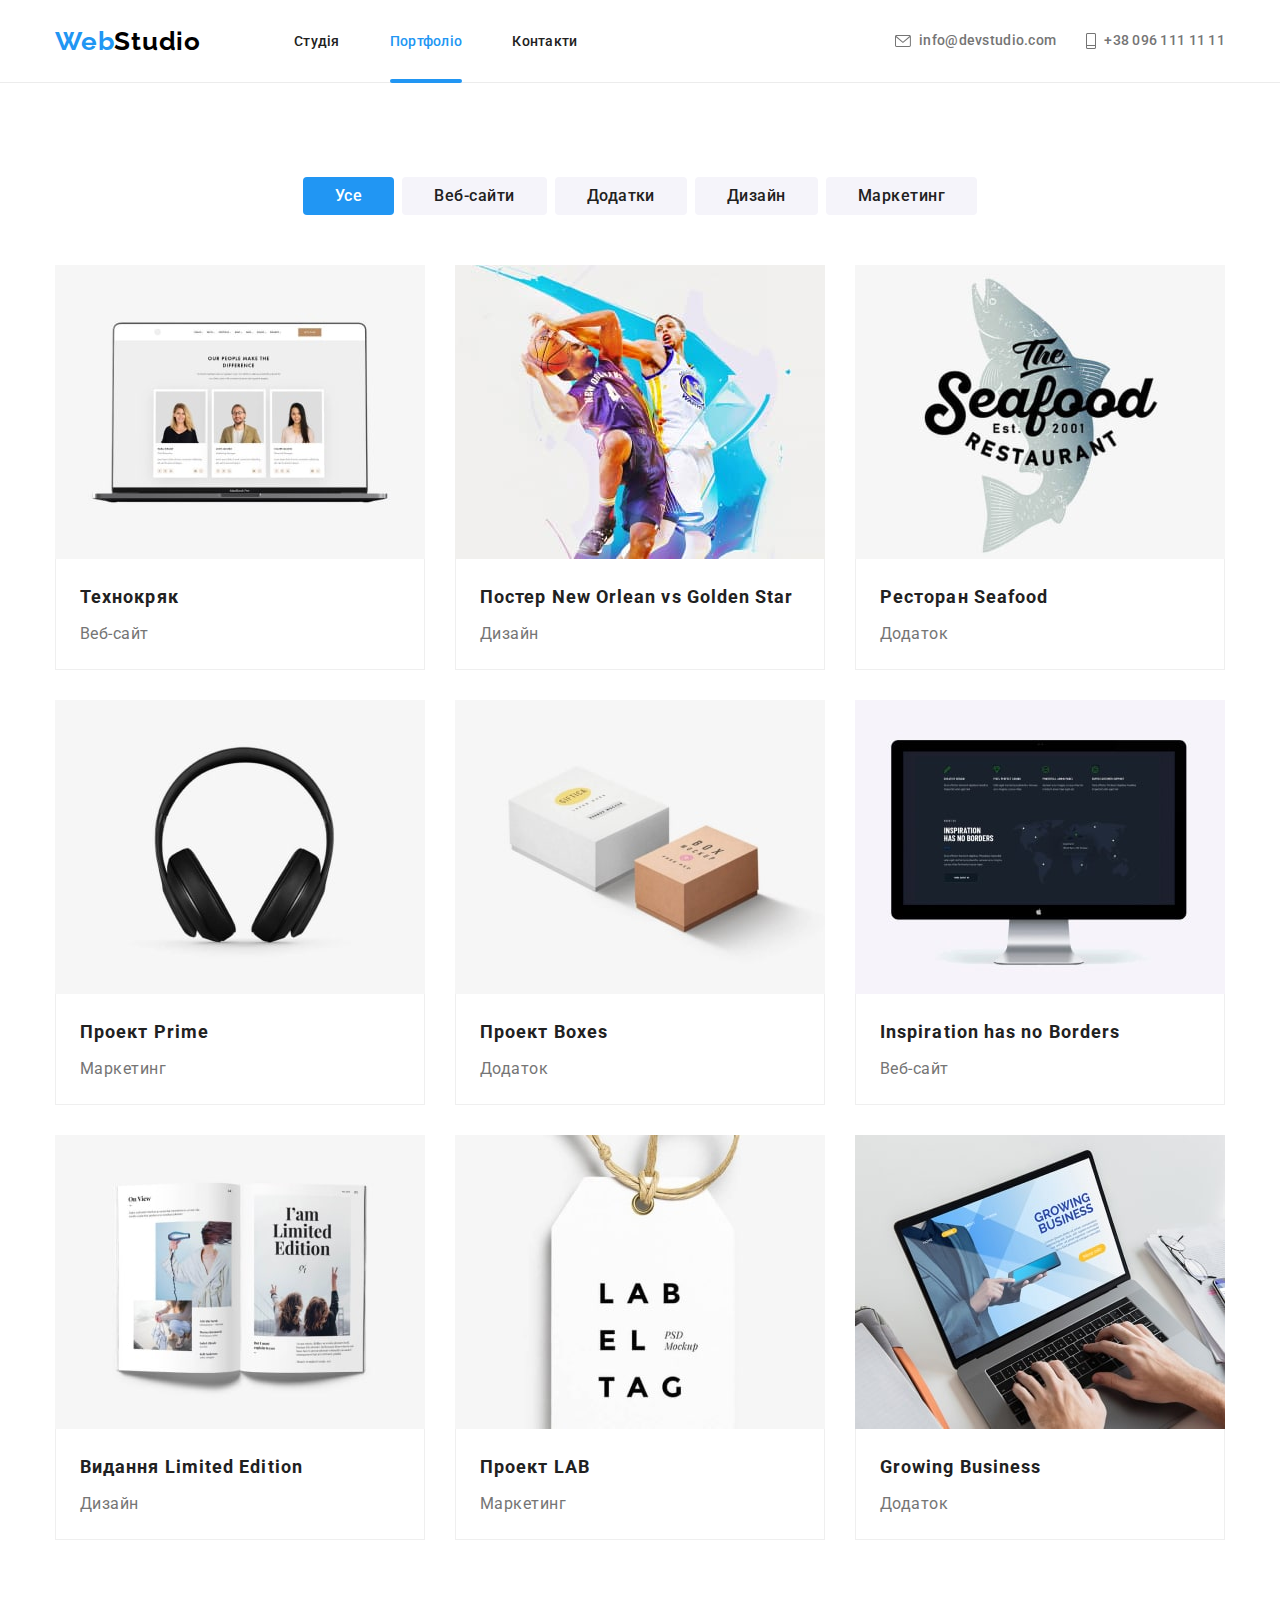
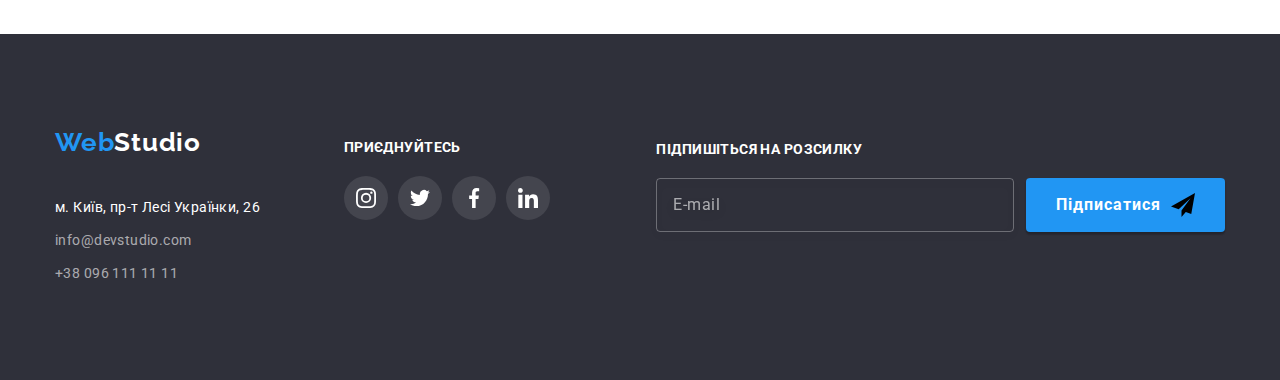
==== commit 28508739: "addd" ====
--- a/portfolio.html
+++ b/portfolio.html
@@ -19,7 +19,6 @@
 </head>
 
 <body>
-  <!----------Header------------>
   <!--HEADER-->
   <header class="header">
     <div class="header-wrap container">
@@ -47,9 +46,9 @@
             info@devstudio.com
           </a>
         </li>
-        <li class="contact-list-item">
-          <a href="tel:+380961111111" class="contacts-list-link">
-            <svg class="contacts-icon" width="10" height="16">
+        <li class="header-contact__item">
+          <a href="tel:+38096111111" class="header-contact__link header-contact__link--accent">
+            <svg class="header-contact__icon" width="10" height="16">
               <use href="./images/icons-cont.svg#icon-Vector"></use>
             </svg>
             +38 096 111 11 11
@@ -86,272 +85,341 @@
     </button>
     </div>
   </header>
-  <!----------Main--------->
-  <main>
-    <!---------Кнопки фильтры------------->
-    <section class="page-sections">
+  
+  <main class="portfolio">
+    <section class="section">
       <div class="container">
-        <h1 class="visually-hidden">Портфоліо</h1>
-        <ul class="btn-list list">
-          <li class="btn-item">
-            <button type="button" class="portfolio-btn primary">Усе</button>
-          </li>
-          <li class="btn-item"><button type="button" class="portfolio-btn">Веб-сайти</button></li>
-          <li class="btn-item">
-            <button type="button" class="portfolio-btn">Додатки</button>
-          </li>
-          <li class="btn-item"><button type="button" class="portfolio-btn">Дизайн</button></li>
-          <li class="btn-item"><button type="button" class="portfolio-btn">Маркетинг</button></li>
+        <!--PRODUCTS BUTTON LIST-->
+         <h2 class="visually-hidden">Список</h2>
+        <ul class="btn-list">
+              <li class="btn-list__item">
+                <button class="button button--current" type="button">Усе</button>
+              </li>
+              <li class="btn-list__item">
+                <button class="button" type="button">Веб-сайти</button>
+              </li>
+              <li class="btn-list__item">
+                <button class="button" type="button">Додатки</button>
+              </li>
+              <li class="btn-list__item">
+                <button class="button" type="button">Дизайн</button>
+              </li>
+              <li class="btn-list__item">
+                <button class="button" type="button">Маркетинг</button>
+              </li>
         </ul>
 
-        <!---------  Портфоліо ------------>
-
-        <ul class="portfolio-list list">
-          <!--------- проект 1  ---------->
-          <li class="portfolio-item">
-            <a href="" class="portfolio-icon link">
-              <div class="portfolio-overlay">
-                <img src="./images/img-techno.jpeg" alt="employees" width="370" height="294" />
-                <p class="portfolio-text">
-                  Ресурс пропонує комплексні пропозиції з різним рівнем функціоналу та сервісів.
-                  Все це дозволить відвідувачу отримати вичерпні відомості про компанію чи
-                  приватну особу.
-                </p>
-              </div>
-              <div class="portfolio-box">
-                <h2 class="portfolio-title">Технокряк</h2>
-                <p id="website" class="portfolio-type">Веб-сайт</p>
-              </div>
-            </a>
-          </li>
-          <!-------- проект 2 ----------->
-          <li class="portfolio-item">
-            <a href="" class="portfolio-icon link">
-              <div class="portfolio-overlay">
-                <img src="./images/img-poster.jpeg" alt="basketball" width="370" height="294" />
-                <p class="portfolio-text">
-                  Ресурс пропонує комплексні пропозиції з різним рівнем функціоналу та сервісів.
-                  Все це дозволить відвідувачу отримати вичерпні відомості про компанію чи
-                  приватну особу.
-                </p>
-              </div>
-              <div class="portfolio-box">
-                <h2 class="portfolio-title">
-                  Постер
-                  <span lang="en">New Orlean vs Golden Star</span>
-                </h2>
-                <p class="portfolio-type">Дизайн</p>
-              </div>
-            </a>
-          </li>
-          <!---------- проект 3 ----------->
-          <li class="portfolio-item">
-            <a href="" class="portfolio-icon link">
-              <div class="portfolio-overlay">
-                <img src="./images/img-seafood.jpeg" alt="restaurant seafood" width="370" height="294" />
-                <p class="portfolio-text">
-                  Ресурс пропонує комплексні пропозиції з різним рівнем функціоналу та сервісів.
-                  Все це дозволить відвідувачу отримати вичерпні відомості про компанію чи
-                  приватну особу.
-                </p>
-              </div>
-              <div class="portfolio-box">
-                <h2 class="portfolio-title">
-                  Ресторан
-                  <span lang="en">Seafood</span>
-                </h2>
-                <p class="portfolio-type">Додаток</p>
-              </div>
-            </a>
-          </li>
-          <!---------- проект 4  ----------->
-          <li class="portfolio-item">
-            <a href="" class="portfolio-icon link">
-              <div class="portfolio-overlay">
-                <img src="./images/img-prime.jpeg" alt="headphone" width="370" height="294" />
-                <p class="portfolio-text">
-                  Ресурс пропонує комплексні пропозиції з різним рівнем функціоналу та сервісів.
-                  Все це дозволить відвідувачу отримати вичерпні відомості про компанію чи
-                  приватну особу.
-                </p>
-              </div>
-              <div class="portfolio-box">
-                <h2 class="portfolio-title">
-                  Проект
-                  <span lang="en">Prime</span>
-                </h2>
-                <p class="portfolio-type">Маркетинг</p>
-              </div>
-            </a>
-          </li>
-          <!----------  проект 5  ----------->
-          <li class="portfolio-item">
-            <a href="" class="portfolio-icon link">
-              <div class="portfolio-overlay">
-                <img src="./images/img-boxes.jpeg" alt="boxes" width="370" height="294" />
-                <p class="portfolio-text">
-                  Ресурс пропонує комплексні пропозиції з різним рівнем функціоналу та сервісів.
-                  Все це дозволить відвідувачу отримати вичерпні відомості про компанію чи
-                  приватну особу.
-                </p>
-              </div>
-              <div class="portfolio-box">
-                <h2 class="portfolio-title">
-                  Проект
-                  <span lang="en">Boxes</span>
-                </h2>
-                <p class="portfolio-type">Додаток</p>
-              </div>
-            </a>
-          </li>
-          <!----------  проект 6   ----------->
-          <li class="portfolio-item">
-            <a href="" class="portfolio-icon link">
-              <div class="portfolio-overlay">
-                <img src="./images/img-borders.jpeg" alt="mac monitor" width="370" height="294" />
-                <p class="portfolio-text">
-                  Ресурс пропонує комплексні пропозиції з різним рівнем функціоналу та сервісів.
-                  Все це дозволить відвідувачу отримати вичерпні відомості про компанію чи
-                  приватну особу.
-                </p>
-              </div>
-              <div class="portfolio-box">
-                <h2 class="portfolio-title">Inspiration has no Borders</h2>
-                <p class="portfolio-type">Веб-сайт</p>
-              </div>
-            </a>
-          </li>
-          <!---------- проект 7 ----------->
-          <li class="portfolio-item">
-            <a href="" class="portfolio-icon link">
-              <div class="portfolio-overlay">
-                <img src="./images/img-Limited.jpeg" alt="magazine" width="370" height="294" />
-                <p class="portfolio-text">
-                  Ресурс пропонує комплексні пропозиції з різним рівнем функціоналу та сервісів.
-                  Все це дозволить відвідувачу отримати вичерпні відомості про компанію чи
-                  приватну особу.
-                </p>
-              </div>
-              <div class="portfolio-box">
-                <h2 class="portfolio-title">
-                  Видання
-                  <span lang="en">Limited Edition</span>
-                </h2>
-                <p class="portfolio-type">Дизайн</p>
-              </div>
-            </a>
-          </li>
-          <!----------  проект 8 ----------->
-          <li class="portfolio-item">
-            <a href="" class="portfolio-icon link">
-              <div class="portfolio-overlay">
-                <img src="./images/img-lab.jpeg" alt="label" width="370" height="294" />
-                <p class="portfolio-text">
-                  Ресурс пропонує комплексні пропозиції з різним рівнем функціоналу та сервісів.
-                  Все це дозволить відвідувачу отримати вичерпні відомості про компанію чи
-                  приватну особу.
-                </p>
-              </div>
-              <div class="portfolio-box">
-                <h2 class="portfolio-title">
-                  Проект
-                  <span lang="en">LAB</span>
-                </h2>
-                <p class="portfolio-type">Маркетинг</p>
-              </div>
-            </a>
-          </li>
-          <!----------  проект 9 ----------->
-          <li class="portfolio-item">
-            <a href="" class="portfolio-icon link">
-              <div class="portfolio-overlay">
-                <img src="./images/img-busines.jpeg" alt="arms on the laptop" width="370" height="294" />
-                <p class="portfolio-text">
-                  Ресурс пропонує комплексні пропозиції з різним рівнем функціоналу та сервісів.
-                  Все це дозволить відвідувачу отримати вичерпні відомості про компанію чи
-                  приватну особу.
-                </p>
-              </div>
-              <div class="portfolio-box">
-                <h2 class="portfolio-title">Growing Business</h2>
-                <p class="portfolio-type">Додаток</p>
-              </div>
-            </a>
-          </li>
-        </ul>
-      </div>
-    </section>
-  </main>
-  <!----- Футер ------->
-  <footer class="footer">
-    <div class="container">
-      <div class="footer-contacts">
-        <a class="footer-logo" href="./index.html" lang="en">Web<span class="logo-text">Studio</span></a>
-        <!-------Адрес------>
-        <address class="address">
-          <ul class="contact-list list">
-            <li class="footer-address">
-              <a class="address-link" href="https://goo.gl/maps/TaNnJPtCBs2FAHwr9" target="_blank"
-                rel="noopener nofolow noreferrer">
-                м.Київ, пр-т Лесі Українки, 26
-              </a>
-            </li>
-            <li class="footer-item">
-              <a href="mailto:info@devstudio.com" class="footer-mail link">info@devstudio.com</a>
-            </li>
-            <li class="footer-item">
-              <a href="tel:+380961111111" class="footer-tel link">+38 096 111 11 11</a>
-            </li>
+        <!--PRODUCTS SECTION LIST-->
+      <ul class="product">
+        <li class="product__item">
+          <a class="product__link">
+            <div class="product__image-thumb">
+              <picture>
+                <source srcset="./images/portfolio/technokryak-desktop.jpg 1x,
+                    ./images/portfolio/technokryak-desktop@2x.jpg 2x" media="(min-width: 1200px)" />
+                <source srcset="./images/portfolio/technokryak-tablet.jpg 1x,
+                    ./images/portfolio/technokryak-tablet@2x.jpg 2x" media="(min-width: 768px)" />
+                <source srcset="./images/portfolio/technokryak-phone.jpg 1x,
+                    ./images/portfolio/technokryak-phone@2x.jpg 2x" media="(max-width: 767px)" />
+                <img src="./images/portfolio/technokryak.jpg" alt="Технокряк" />
+                </picture>
+                  
+              <p class="image__desc">
+                    Ресурс пропонує комплексні пропозиції з різним рівнем функціоналу та сервісів.
+                    Все це дозволить відвідувачу отримати вичерпні відомості про компанію чи
+                    приватну особу.
+              </p>
+            </div>
+            <div class="image-card">
+              <h3 class="image-card__name">Технокряк</h3>
+              <p class="image-card__desc">Веб-сайт</p>
+            </div>
+          </a>
+        </li>
+        <li class="product__item">
+          <a class="product__link">
+            <div class="product__image-thumb">
+              <picture>
+                <source srcset="./images/portfolio/poster-desktop.jpg 1x,
+                    ./images/portfolio/poster-desktop@2x.jpg 2x" media="(min-width: 1200px)" />
+                <source srcset="./images/portfolio/poster-tablet.jpg 1x,
+                    ./images/portfolio/poster-tablet@2x.jpg 2x" media="(min-width: 768px)" />
+                <source srcset="./images/portfolio/poster-phone.jpg 1x,
+                    ./images/portfolio/poster-phone@2x.jpg 2x" media="(max-width: 767px)" />
+                <img src="./images/portfolio/poster.jpg" alt="Постер" />
+              </picture>
+                  
+                  <p class="image__desc">
+                    Ресурс пропонує комплексні пропозиції з різним рівнем функціоналу та сервісів.
+                    Все це дозволить відвідувачу отримати вичерпні відомості про компанію чи
+                    приватну особу.
+                  </p>
+                </div>
+                <div class="image-card">
+                  <h3 class="image-card__name">Постер New Orlean vs Golden Star</h3>
+                  <p class="image-card__desc">Дизайн</p>
+                </div>
+              </a>
+        </li>
+        <li class="product__item">
+          <a class="product__link">
+            <div class="product__image-thumb">
+              <picture>
+                <source srcset="./images/portfolio/seafood-desktop.jpg 1x,
+                    ./images/portfolio/seafood-desktop@2x.jpg 2x" media="(min-width: 1200px)" />
+                <source srcset="./images/portfolio/seafood-tablet.jpg 1x,
+                    ./images/portfolio/seafood-tablet@2x.jpg 2x" media="(min-width: 768px)" />
+                <source srcset="./images/portfolio/seafood-phone.jpg 1x,
+                    ./images/portfolio/seafood-phone@2x.jpg 2x" media="(max-width: 767px)" />
+                <img src="./images/portfolio/seafood.jpg" alt="Ресторан" />
+              </picture>
+                 
+                  <p class="image__desc">
+                    Ресурс пропонує комплексні пропозиції з різним рівнем функціоналу та сервісів.
+                    Все це дозволить відвідувачу отримати вичерпні відомості про компанію чи
+                    приватну особу.
+                  </p>
+                </div>
+                <div class="image-card">
+                  <h3 class="image-card__name">Ресторан Seafood</h3>
+                  <p class="image-card__desc">Додаток</p>
+                </div>
+              </a>
+        </li>
+        <li class="product__item">
+          <a class="product__link">
+            <div class="product__image-thumb">
+              <picture>
+                <source srcset="./images/portfolio/prime-desktop.jpg 1x,
+                    ./images/portfolio/prime-desktop@2x.jpg 2x" media="(min-width: 1200px)" />
+                <source srcset="./images/portfolio/prime-tablet.jpg 1x,
+                    ./images/portfolio/prime-tablet@2x.jpg 2x" media="(min-width: 768px)" />
+                <source srcset="./images/portfolio/prime-phone.jpg 1x,
+                    ./images/portfolio/prime-phone@2x.jpg 2x" media="(max-width: 767px)" />
+                <img src="./images/portfolio/prime.jpg" alt="Проект Prime" />
+              </picture>
+                  
+              <p class="image__desc">
+                    Ресурс пропонує комплексні пропозиції з різним рівнем функціоналу та сервісів.
+                    Все це дозволить відвідувачу отримати вичерпні відомості про компанію чи
+                    приватну особу.
+              </p>
+            </div>
+                <div class="image-card">
+                  <h3 class="image-card__name">Проект Prime</h3>
+                  <p class="image-card__desc">Маркетинг</p>
+                </div>
+              </a>
+        </li>
+        <li class="product__item">
+          <a class="product__link">
+            <div class="product__image-thumb">
+              <picture>
+                <source srcset="./images/portfolio/boxes-desktop.jpg 1x,
+                    ./images/portfolio/boxes-desktop@2x.jpg 2x" media="(min-width: 1200px)" />
+                <source srcset="./images/portfolio/boxes-tablet.jpg 1x,
+                    ./images/portfolio/boxes-tablet@2x.jpg 2x" media="(min-width: 768px)" />
+                <source srcset="./images/portfolio/boxes-phone.jpg 1x,
+                    ./images/portfolio/boxes-phone@2x.jpg 2x" media="(max-width: 767px)" />
+                <img src="./images/portfolio/boxes.jpg" alt="Проект Boxes" />
+              </picture>
+                  
+              <p class="image__desc">
+                    Ресурс пропонує комплексні пропозиції з різним рівнем функціоналу та сервісів.
+                    Все це дозволить відвідувачу отримати вичерпні відомості про компанію чи
+                    приватну особу.
+              </p>
+            </div>
+                <div class="image-card">
+                  <h3 class="image-card__name">Проект Boxes</h3>
+                  <p class="image-card__desc">Додаток</p>
+                </div>
+              </a>
+        </li>
+        <li class="product__item">
+          <a class="product__link">
+            <div class="product__image-thumb">
+              <picture>
+                <source srcset="./images/portfolio/inspiration-desktop.jpg 1x,
+                    ./images/portfolio/inspiration-desktop@2x.jpg 2x" media="(min-width: 1200px)" />
+                <source srcset="./images/portfolio/inspiration-tablet.jpg 1x,
+                    ./images/portfolio/inspiration-tablet@2x.jpg 2x" media="(min-width: 768px)" />
+                <source srcset="./images/portfolio/inspiration-phone.jpg 1x,
+                    ./images/portfolio/inspiration-phone@2x.jpg 2x" media="(max-width: 767px)" />
+                <img src="./images/portfolio/inspiration.jpg" alt="Inspiration has no Borders" />
+              </picture>
+                  
+              <p class="image__desc">
+                    Ресурс пропонує комплексні пропозиції з різним рівнем функціоналу та сервісів.
+                    Все це дозволить відвідувачу отримати вичерпні відомості про компанію чи
+                    приватну особу.
+              </p>
+            </div>
+                <div class="image-card">
+                  <h3 class="image-card__name">Inspiration has no Borders</h3>
+                  <p class="image-card__desc">Веб-сайт</p>
+                </div>
+              </a>
+        </li>
+        <li class="product__item">
+          <a class="product__link">
+            <div class="product__image-thumb">
+              <picture>
+                <source srcset="./images/portfolio/limited-desktop.jpg 1x,
+                    ./images/portfolio/limited-desktop@2x.jpg 2x" media="(min-width: 1200px)" />
+                <source srcset="./images/portfolio/limited-tablet.jpg 1x,
+                    ./images/portfolio/limited-tablet@2x.jpg 2x" media="(min-width: 768px)" />
+                <source srcset="./images/portfolio/limited-phone.jpg 1x,
+                    ./images/portfolio/limited-phone@2x.jpg 2x" media="(max-width: 767px)" />
+                <img src="./images/portfolio/limited.jpg" alt="Видання Limited Edition" />
+              </picture>
+                  
+              <p class="image__desc">
+                    Ресурс пропонує комплексні пропозиції з різним рівнем функціоналу та сервісів.
+                    Все це дозволить відвідувачу отримати вичерпні відомості про компанію чи
+                    приватну особу.
+              </p>
+            </div>
+                <div class="image-card">
+                  <h3 class="image-card__name">Видання Limited Edition</h3>
+                  <p class="image-card__desc">Дизайн</p>
+                </div>
+              </a>
+        </li>
+        <li class="product__item">
+          <a class="product__link">
+            <div class="product__image-thumb">
+              <picture>
+                <source srcset="./images/portfolio/lab-desktop.jpg 1x,
+                    ./images/portfolio/lab-desktop@2x.jpg 2x" media="(min-width: 1200px)" />
+                <source srcset="./images/portfolio/lab-tablet.jpg 1x,
+                    ./images/portfolio/lab-tablet@2x.jpg 2x" media="(min-width: 768px)" />
+                <source srcset="./images/portfolio/lab-phone.jpg 1x,
+                    ./images/portfolio/lab-phone@2x.jpg 2x" media="(max-width: 767px)" />
+                <img src="./images/portfolio/lab.jpg" alt="Проект LAB" />
+              </picture>
+                  
+              <p class="image__desc">
+                    Ресурс пропонує комплексні пропозиції з різним рівнем функціоналу та сервісів.
+                    Все це дозволить відвідувачу отримати вичерпні відомості про компанію чи
+                    приватну особу.
+              </p>
+            </div>
+                <div class="image-card">
+                  <h3 class="image-card__name">Проект LAB</h3>
+                  <p class="image-card__desc">Маркетинг</p>
+                </div>
+              </a>
+        </li>
+        <li class="product__item">
+          <a class="product__link">
+            <div class="product__image-thumb">
+              <picture>
+                <source srcset="./images/portfolio/growing-desktop.jpg 1x,
+                    ./images/portfolio/growing-desktop@2x.jpg 2x" media="(min-width: 1200px)" />
+                <source srcset="./images/portfolio/growing-tablet.jpg 1x,
+                    ./images/portfolio/growing-tablet@2x.jpg 2x" media="(min-width: 768px)" />
+                <source srcset="./images/portfolio/growing-phone.jpg 1x,
+                    ./images/portfolio/growing-phone@2x.jpg 2x" media="(max-width: 767px)" />
+                <img src="./images/portfolio/growing.jpg" alt="Growing Business" />
+              </picture>
+                  
+              <p class="image__desc">
+                    Ресурс пропонує комплексні пропозиції з різним рівнем функціоналу та сервісів.
+                    Все це дозволить відвідувачу отримати вичерпні відомості про компанію чи
+                    приватну особу.
+              </p>
+            </div>
+                <div class="image-card">
+                  <h3 class="image-card__name">Growing Business</h3>
+                  <p class="image-card__desc">Додаток</p>
+                </div>
+              </a>
+        </li>
           </ul>
-        </address>
-      </div>
-      <div class="join-us">
-        <p class="join-us-title">Приєднуйтесь</p>
-        <ul class="join-us-list list">
-          <li class="join-us-item">
-            <a href="" class="join-us-link link">
-              <svg class="join-us-icon" width="20" height="20">
+        </div>
+      </section>
+    </main>
+  <!-- FOOTER-->
+  <footer class="footer section">
+    <div class="footer-container container">
+      <div class="footer__first-container" id="contacts">
+        <a href="index.html" class="logo logo-footer">
+          <span class="logo-footer logo--accent">Web</span>Studio</a>
+          <address class="address">
+            <ul class="address-list">
+              <li class="address-list__item">
+                <a href="adress" class="address-list__link address-list__link--bold"
+                  >м. Київ, пр-т Лесі Українки, 26</a
+                >
+              </li>
+              <li class="address-list__item">
+                <a href="mailto:info@devstudio.com" class="address-list__link"
+                  >info@devstudio.com</a
+                >
+              </li>
+              <li class="address-list__item">
+                <a href="tel:+38096111111" class="address-list__link">+38 096 111 11 11</a>
+              </li>
+            </ul>
+          </address>
+        </div>
+        <div class="footer__second-container">
+          <h3 class="subtitle footer__title">приєднуйтесь</h3>
+          <ul class="footer-social">
+            <li class="footer-social__item">
+              <a class="footer-social__link" href="">
+                <svg class="footer-social__icon" width="20" height="20">
                 <use href="./images/icons.svg#icon-instagram"></use>
               </svg>
             </a>
           </li>
-          <li class="join-us-item">
-            <a href="" class="join-us-link link">
-              <svg class="join-us-icon" width="20" height="20">
+          <li class="footer-social__item">
+            <a class="footer-social__link" href="">
+              <svg class="footer-social__icon" width="20" height="20">
                 <use href="./images/icons.svg#icon-twitter"></use>
               </svg>
             </a>
           </li>
-          <li class="join-us-item">
-            <a href="" class="join-us-link link">
-              <svg class="join-us-icon" width="20" height="20">
+          <li class="footer-social__item">
+            <a class="footer-social__link" href="">
+              <svg class="footer-social__icon" width="20" height="20">
                 <use href="./images/icons.svg#icon-facebook"></use>
               </svg>
             </a>
           </li>
-          <li class="join-us-item">
-            <a href="" class="join-us-link link">
-              <svg class="join-us-icon" width="20" height="20">
+          <li class="footer-social__item">
+            <a class="footer-social__link" href="">
+              <svg class="footer-social__icon" width="20" height="20">
                 <use href="./images/icons.svg#icon-linkedin"></use>
               </svg>
             </a>
           </li>
         </ul>
-      </div>
-      <div class="footer-container">
-        <label for="footer-email" class="footer-label">Підпишіться на розсилку</label>
-        <form class="footer-field" name="signup" autocomplete="on">
-          <input id="footer-email" type="email" name="email" class="footer-input" placeholder="E-mail" />
-          <button type="submit" class="footer-btn">
-            Підписатися
-            <svg class="icon-send" width="24" height="24">
+      </div> 
+      <!-----Підпишіться на розсилку------>
+      <div class="footer__third-container">
+        <label for="footer-email" class="footer__label">Підпишіться на розсилку</label>
+        <form class="footer__field" name="signup_form" autocomplete="on">
+          <div class="footer_form-thumb">
+            <input
+              id="footer-email"
+              type="email"
+              name="email"
+              class="footer__input"
+              placeholder="E-mail"
+            />
+
+            <button type="submit" class="footer__btn">
+              Підписатися
+              <svg class="footer__send-icon" width="24" height="24">
               <use href="./images/icons.svg#icon-send"></use>
             </svg>
           </button>
         </form>
       </div>
     </div>
-  </footer>
+  </footer> 
   <script src="./js/mobile-menu.js"></script>
 </body>
 </html>--- a/css/main.min.css
+++ b/css/main.min.css
@@ -1 +1 @@
-:root{--primary-text-color: #757575;--black-text-color: #000000;--secondary-text-color: rgba(255, 255, 255, 0.6);--select-color: #2196f3;--title-text-color: #212121;--white-text-color: rgba(255, 255, 255, 1);--accent-color: #188ce8;--header-border-line: #ececec;--primary-bgc: rgba(255, 255, 255, 1);--secondary-bgc: #2f303a;--background-btn: #f5f4fa;--feauters-bgc: #f5f5f5;--background-project-list: #eeeeee;--background-team: #f5f4fa;--icon-color: #afb1b8;--color-gradient: rgba(47, 48, 58, 0.4);--white-bgc: #ffffff;--animation: 250ms cubic-bezier(0.4, 0, 0.2, 1);--btn-shadow: 0px 4px 4px rgba(0, 0, 0, 0.15)}.visually-hidden{position:absolute;white-space:nowrap;height:1px;overflow:hidden;border:0;padding:0;clip:rect(0 0 0 0);-webkit-clip-path:inset(50%);clip-path:inset(50%);margin:-1px}ul{list-style:none;margin:0;padding:0}ul,h1,h2,h3,p{margin:0;padding:0}.header-nav__list,.header-contact__list,.features__list,.work-list,.user-list,.btn-list{display:-webkit-box;display:-ms-flexbox;display:flex}ul{list-style:none;padding:0}a{text-decoration:none;color:inherit;font-family:inherit}img{display:block;width:100%;height:auto}body{font-family:"Roboto",sans-serif;color:#212121;width:100%;margin:0}body.modal-open{overflow:hidden}@media screen and (max-width: 767px){body.menu-open{overflow:hidden}}body{font-family:"Roboto",sans-serif}.list{list-style:none}.container{padding:0 15px;margin:0 auto}@media screen and (max-width: 480px){.container{max-width:480px}}@media screen and (min-width: 768px){.container{width:768px}}@media screen and (min-width: 1200px){.container{width:1200px}}.header>.container{display:-webkit-box;display:-ms-flexbox;display:flex;-webkit-box-align:center;-ms-flex-align:center;align-items:center}.section{width:100%;padding:60px 0}@media screen and (min-width: 1200px){.section{padding:94px 0}}.header{border-bottom:1px solid #ececec;width:100vw;z-index:1;background:#fff;top:0}.header-wrap{display:-webkit-box;display:-ms-flexbox;display:flex;-webkit-box-align:center;-ms-flex-align:center;align-items:center;-webkit-box-pack:justify;-ms-flex-pack:justify;justify-content:space-between}@media screen and (min-width: 768px){.header-wrap{-webkit-box-pack:center;-ms-flex-pack:center;justify-content:center;-webkit-box-align:center;-ms-flex-align:center;align-items:center;display:-webkit-box;display:-ms-flexbox;display:flex}}@media screen and (max-width: 767px){.header-wrap{max-width:768px;min-width:100%;height:60px}}.header_menu-button{margin-left:auto}@media screen and (min-width: 768px){.header_menu-button{display:none}}@media screen and (max-width: 767px){.header-nav__list{display:block}}@media screen and (min-width: 768px){.header-nav__list{gap:50px}}@media screen and (min-width: 768px){.header-nav .header-nav__link--current::after{position:absolute;display:block;right:0;bottom:-1px;content:"";height:4px;width:100%;border-radius:2px;background-color:#2196f3;-webkit-animation-name:changeScale;animation-name:changeScale;-webkit-animation-duration:500ms;animation-duration:500ms;-webkit-animation-timing-function:cubic-bezier(0.4, 0, 0.2, 1);animation-timing-function:cubic-bezier(0.4, 0, 0.2, 1)}}@-webkit-keyframes changeScale{0%{-webkit-transform:scaleX(1);transform:scaleX(1)}50%{-webkit-transform:scaleX(0);transform:scaleX(0)}100%{-webkit-transform:scaleX(1);transform:scaleX(1)}}@keyframes changeScale{0%{-webkit-transform:scaleX(1);transform:scaleX(1)}50%{-webkit-transform:scaleX(0);transform:scaleX(0)}100%{-webkit-transform:scaleX(1);transform:scaleX(1)}}.header-nav__item{position:relative}@media screen and (min-width: 768px){.header-nav__item{padding:32px 0}}.header-nav__link{-webkit-transition:color 250ms cubic-bezier(0.4, 0, 0.2, 1);transition:color 250ms cubic-bezier(0.4, 0, 0.2, 1)}@media screen and (max-width: 767px){.header-nav__link{font-family:inherit;font-weight:500;font-size:40px;line-height:1.14;letter-spacing:.02em;color:#212121}}@media screen and (min-width: 768px){.header-nav__link{font-family:inherit;font-weight:500;font-size:14px;line-height:1.14;letter-spacing:.02em;color:#212121}}.header-nav__link:hover,.header-nav__link:focus{color:#2196f3;cursor:pointer}.header-nav__link--current{color:#2196f3}@media screen and (max-width: 767px){.header-nav__item:not(:last-child){margin-bottom:32px}}.header-contact__list{display:-webkit-box;display:-ms-flexbox;display:flex}@media screen and (min-width: 768px)and (max-width: 1199px){.header-contact__list{-webkit-box-orient:vertical;-webkit-box-direction:normal;-ms-flex-direction:column;flex-direction:column;gap:10px}}@media screen and (min-width: 1200px){.header-contact__list{-webkit-box-align:center;-ms-flex-align:center;align-items:center;gap:30px}}@media screen and (max-width: 767px){.header-contact__list{-webkit-box-orient:vertical;-webkit-box-direction:reverse;-ms-flex-direction:column-reverse;flex-direction:column-reverse;gap:32px}.header-contact__list .header-contact__item:nth-child(2){font-size:34px;color:#2196f3}}@media screen and (max-width: 767px)and (max-width: 420px){.header-contact__list .header-contact__item:nth-child(2){font-size:28px}}.header-contact__list .header-contact__item:nth-child(1){font-size:24px}@media screen and (max-width: 420px){.header-contact__list .header-contact__item:nth-child(1){font-size:20px}}.header-contact__list .header-contact__link{display:-webkit-box;display:-ms-flexbox;display:flex;-webkit-box-align:center;-ms-flex-align:center;align-items:center;-webkit-transition:color 250ms cubic-bezier(0.4, 0, 0.2, 1),fill 250ms cubic-bezier(0.4, 0, 0.2, 1);transition:color 250ms cubic-bezier(0.4, 0, 0.2, 1),fill 250ms cubic-bezier(0.4, 0, 0.2, 1);font-family:inherit;font-weight:500;font-size:14px;line-height:1.14;letter-spacing:.02em;color:#757575}@media screen and (max-width: 767px){.header-contact__list .header-contact__link{font-family:inherit;font-weight:500;font-size:24px;line-height:1.17;letter-spacing:.02em;color:#757575}}.header-contact__list .header-contact__link:hover,.header-contact__list .header-contact__link:focus{fill:#2196f3;color:#2196f3}@media screen and (max-width: 767px){.header-contact__list .header-contact__link--accent{font-family:inherit;font-weight:500;font-size:34px;line-height:1.17;letter-spacing:.02em;color:#2196f3}}.header-contact__list .header-contact__link .header-contact__icon{margin-right:8px;fill:currentColor;-webkit-transition:fill 250ms cubic-bezier(0.4, 0, 0.2, 1),background-color 250ms cubic-bezier(0.4, 0, 0.2, 1);transition:fill 250ms cubic-bezier(0.4, 0, 0.2, 1),background-color 250ms cubic-bezier(0.4, 0, 0.2, 1)}.header-contact__list .header-contact__link .header-contact__icon:hover,.header-contact__list .header-contact__link .header-contact__icon:focus{fill:currentColor}@media screen and (max-width: 767px){.header-contact__list .header-contact__link .header-contact__icon{display:none}}.logo{font-family:inherit;font-weight:700;font-size:26px;line-height:28px;letter-spacing:.03em;color:#000;font-family:"Raleway",sans-serif;padding-right:0}@media screen and (min-width: 768px){.logo{margin-right:88px}}@media screen and (min-width: 1200px){.logo{margin-right:93px}}.logo-footer{color:#fff;margin-bottom:20px;padding-bottom:0;margin-right:0;display:inline-block}.logo--accent{color:#2196f3}.hero-section{background-image:-webkit-gradient(linear, left top, right top, from(var(--color-gradient)), to(var(--color-gradient))),url(../images/hero-img/hero-phone.jpg);background-image:linear-gradient(to right, var(--color-gradient), var(--color-gradient)),url(../images/hero-img/hero-phone.jpg);max-width:1600px;padding:118px 0;margin-left:auto;margin-right:auto;text-align:center;background-repeat:no-repeat;background-position:center;background-size:cover}@media screen and (min-width: 480px){.hero-section{background-image:-webkit-gradient(linear, left top, right top, from(rgba(47, 48, 58, 0.4)), to(rgba(47, 48, 58, 0.4))),url("../images/hero-img/hero-phone.jpg");background-image:linear-gradient(to right, rgba(47, 48, 58, 0.4), rgba(47, 48, 58, 0.4)),url("../images/hero-img/hero-phone.jpg")}}@media screen and (min-device-pixel-ratio: 2),screen and (-webkit-min-device-pixel-ratio: 2),screen and (min-resolution: 192dpi),screen and (min-resolution: 2dppx){.hero-section{background-image:-webkit-gradient(linear, left top, right top, from(rgba(47, 48, 58, 0.4)), to(rgba(47, 48, 58, 0.4))),url("../images/hero-img/hero-phone@2x.jpg");background-image:linear-gradient(to right, rgba(47, 48, 58, 0.4), rgba(47, 48, 58, 0.4)),url("../images/hero-img/hero-phone@2x.jpg")}}@media screen and (min-width: 768px){.hero-section{background-image:-webkit-gradient(linear, left top, right top, from(rgba(47, 48, 58, 0.4)), to(rgba(47, 48, 58, 0.4))),url("../images/hero-img/hero-tablet.jpg");background-image:linear-gradient(to right, rgba(47, 48, 58, 0.4), rgba(47, 48, 58, 0.4)),url("../images/hero-img/hero-tablet.jpg")}}@media screen and (min-width: 768px)and (min-device-pixel-ratio: 2),screen and (min-width: 768px)and (-webkit-min-device-pixel-ratio: 2),screen and (min-width: 768px)and (min-resolution: 192dpi),screen and (min-width: 768px)and (min-resolution: 2dppx){.hero-section{background-image:-webkit-gradient(linear, left top, right top, from(rgba(47, 48, 58, 0.4)), to(rgba(47, 48, 58, 0.4))),url("../images/hero-img/hero-tablet@2x.jpg");background-image:linear-gradient(to right, rgba(47, 48, 58, 0.4), rgba(47, 48, 58, 0.4)),url("../images/hero-img/hero-tablet@2x.jpg")}}@media screen and (min-width: 1200px){.hero-section{background-image:-webkit-gradient(linear, left top, right top, from(rgba(47, 48, 58, 0.4)), to(rgba(47, 48, 58, 0.4))),url("../images/hero-img/hero-desktop.jpg");background-image:linear-gradient(to right, rgba(47, 48, 58, 0.4), rgba(47, 48, 58, 0.4)),url("../images/hero-img/hero-desktop.jpg")}}@media screen and (min-width: 1200px)and (min-device-pixel-ratio: 2),screen and (min-width: 1200px)and (-webkit-min-device-pixel-ratio: 2),screen and (min-width: 1200px)and (min-resolution: 192dpi),screen and (min-width: 1200px)and (min-resolution: 2dppx){.hero-section{background-image:-webkit-gradient(linear, left top, right top, from(rgba(47, 48, 58, 0.4)), to(rgba(47, 48, 58, 0.4))),url("../images/hero-img/hero-desktop@2x.jpg");background-image:linear-gradient(to right, rgba(47, 48, 58, 0.4), rgba(47, 48, 58, 0.4)),url("../images/hero-img/hero-desktop@2x.jpg")}}@media screen and (min-width: 1200px){.hero-section{padding:200px 0;height:600px}}.hero-title{font-family:inherit;font-weight:900;font-size:26px;line-height:1.62;letter-spacing:.06em;color:#fff;max-width:360px;text-transform:uppercase;margin-bottom:30px;margin-right:auto;margin-left:auto}@media screen and (min-width: 1200px){.hero-title{font-family:inherit;font-weight:900;font-size:44px;line-height:1.36;letter-spacing:.06em;color:#fff;max-width:696px}}.hero-button{font-family:inherit;font-weight:700;font-size:16px;line-height:1.87;letter-spacing:.06em;color:#fff;background:#2196f3;-webkit-box-shadow:0px 3px 1px rgba(0,0,0,.1),0px 1px 2px rgba(0,0,0,.08),0px 2px 2px rgba(0,0,0,.12);box-shadow:0px 3px 1px rgba(0,0,0,.1),0px 1px 2px rgba(0,0,0,.08),0px 2px 2px rgba(0,0,0,.12);border-radius:4px;border-color:rgba(0,0,0,0);cursor:pointer;-webkit-transition:background-color 250ms cubic-bezier(0.4, 0, 0.2, 1);transition:background-color 250ms cubic-bezier(0.4, 0, 0.2, 1);padding:10px 24px}.hero-button:hover,.hero-button:focus{background:#188ce8}@media screen and (max-width: 768px){.hero-button{font-family:inherit;font-weight:700;font-size:16px;line-height:1.87;letter-spacing:.06em;color:#fff;background:#2196f3;-webkit-box-shadow:0px 3px 1px rgba(0,0,0,.1),0px 1px 2px rgba(0,0,0,.08),0px 2px 2px rgba(0,0,0,.12);box-shadow:0px 3px 1px rgba(0,0,0,.1),0px 1px 2px rgba(0,0,0,.08),0px 2px 2px rgba(0,0,0,.12);border-radius:4px;border-color:rgba(0,0,0,0);cursor:pointer;-webkit-transition:background-color 250ms cubic-bezier(0.4, 0, 0.2, 1);transition:background-color 250ms cubic-bezier(0.4, 0, 0.2, 1);padding:10px 24px}}@media screen and (min-width: 1200px){.hero-button{font-family:inherit;font-weight:700;font-size:16px;line-height:1.87;letter-spacing:.06em;color:#fff;background:#2196f3;-webkit-box-shadow:0px 3px 1px rgba(0,0,0,.1),0px 1px 2px rgba(0,0,0,.08),0px 2px 2px rgba(0,0,0,.12);box-shadow:0px 3px 1px rgba(0,0,0,.1),0px 1px 2px rgba(0,0,0,.08),0px 2px 2px rgba(0,0,0,.12);border-radius:4px;border-color:rgba(0,0,0,0);cursor:pointer;-webkit-transition:background-color 250ms cubic-bezier(0.4, 0, 0.2, 1);transition:background-color 250ms cubic-bezier(0.4, 0, 0.2, 1);padding:10px 32px}}.hero{-webkit-animation-name:hero;animation-name:hero;-webkit-animation-duration:500ms;animation-duration:500ms;-webkit-animation-timing-function:cubic-bezier(0.4, 0, 0.2, 1);animation-timing-function:cubic-bezier(0.4, 0, 0.2, 1)}@-webkit-keyframes hero{0%{-webkit-transform:translateY(100%);transform:translateY(100%);opacity:0}100%{-webkit-transform:translateY(0);transform:translateY(0);opacity:1}}@keyframes hero{0%{-webkit-transform:translateY(100%);transform:translateY(100%);opacity:0}100%{-webkit-transform:translateY(0);transform:translateY(0);opacity:1}}.features__list{gap:30px}@media screen and (max-width: 1199px){.features__list{display:-webkit-box;display:-ms-flexbox;display:flex;-ms-flex-wrap:wrap;flex-wrap:wrap}}@media screen and (min-width: 1200px){.features__list{display:-webkit-box;display:-ms-flexbox;display:flex}}.features__item{margin:0 auto}@media screen and (max-width: 767px){.features__item{max-width:450px}}@media screen and (max-width: 767px){.features__item:not(:last-child){margin-bottom:30px}}@media screen and (min-width: 768px){.features__item{width:calc((100% - 30px)/2)}}@media screen and (min-width: 1200px){.features__item{width:270px}}.features__thumb{padding:25px 0;display:-webkit-box;display:-ms-flexbox;display:flex;background-color:#f5f4fa;-webkit-box-pack:center;-ms-flex-pack:center;justify-content:center;margin-bottom:30px}.features__desc{font-family:inherit;font-size:14px;line-height:1.71;letter-spacing:.03em;color:#757575}.features__subtitle{font-family:inherit;font-weight:700;font-size:14px;line-height:1.71;letter-spacing:.03em;color:#212121;text-align:center}@media screen and (min-width: 768px){.features__subtitle{text-align:left}}.menu{width:100%}@media screen and (max-width: 767px){.menu{-webkit-box-orient:vertical;-webkit-box-direction:normal;-ms-flex-direction:column;flex-direction:column;position:fixed;display:-webkit-box;display:-ms-flexbox;display:flex;top:0;left:0;height:100vh;background-color:#fff;z-index:1;opacity:0;pointer-events:none;-webkit-transform-origin:top;transform-origin:top;-webkit-transform:translateX(100%);transform:translateX(100%);-webkit-transition:opacity 250ms cubic-bezier(0.4, 0, 0.2, 1),-webkit-transform 250ms cubic-bezier(0.4, 0, 0.2, 1);transition:opacity 250ms cubic-bezier(0.4, 0, 0.2, 1),-webkit-transform 250ms cubic-bezier(0.4, 0, 0.2, 1);transition:transform 250ms cubic-bezier(0.4, 0, 0.2, 1),opacity 250ms cubic-bezier(0.4, 0, 0.2, 1);transition:transform 250ms cubic-bezier(0.4, 0, 0.2, 1),opacity 250ms cubic-bezier(0.4, 0, 0.2, 1),-webkit-transform 250ms cubic-bezier(0.4, 0, 0.2, 1);border-bottom:1px solid #ececec}}@media screen and (min-width: 768px){.menu{display:-webkit-box;display:-ms-flexbox;display:flex;-webkit-box-align:center;-ms-flex-align:center;align-items:center}}@media screen and (min-width: 768px){.header-nav{margin-right:auto}}@media screen and (max-width: 767px){.menu__contacts{margin-top:auto;margin-bottom:64px}}.social-menu.social{display:none}@media screen and (max-width: 767px){.social-menu.social{display:-webkit-box;display:-ms-flexbox;display:flex}}.menu.is-open{opacity:1;pointer-events:all;overflow:auto;-webkit-transform:translateX(0);transform:translateX(0)}@media screen and (max-width: 767px){.menu.is-open{padding:48px 20px 24px 20px}}@media screen and (min-width: 420px)and (max-width: 767px){.menu.is-open{padding:48px 40px}}.social-small__item{font-family:inherit;font-weight:500;font-size:18px;line-height:1.22;letter-spacing:.02em;color:#2196f3}.social-small__item:not(:last-child){padding-right:10px;border-right:1px solid rgba(33,33,33,.2)}.social-small__item:not(:first-child){padding-left:10px}@media screen and (max-width: 399px){.social-small__item:nth-child(3){border-right:none}}@media screen and (max-width: 399px){.social-small__item:nth-child(4){border-left:1px solid rgba(33,33,33,.2)}}.social-small{display:none}@media screen and (max-width: 480px){.social-small{display:-webkit-box;display:-ms-flexbox;display:flex;-ms-flex-wrap:wrap;flex-wrap:wrap;-webkit-box-pack:start;-ms-flex-pack:start;justify-content:start}}@media screen and (min-width: 481px)and (max-width: 767px){.social-small{display:-webkit-box;display:-ms-flexbox;display:flex;-webkit-box-pack:center;-ms-flex-pack:center;justify-content:center}}@media screen and (max-width: 767px)and (max-width: 420px){.social-small{font-size:12px}}.menu-button{z-index:1;background-color:rgba(0,0,0,0);border:none;fill:currentColor;-webkit-transition:color 250ms cubic-bezier(0.4, 0, 0.2, 1);transition:color 250ms cubic-bezier(0.4, 0, 0.2, 1);padding:0}.menu-button:hover,.menu-button:focus{color:#2196f3}.menu-button__close{display:none}.menu-button.is-open .menu-button__close{display:block}.menu-button.is-open .menu-button__menu{display:none}.backdrop{z-index:2;position:fixed;top:0;left:0;width:100vw;height:100vh;opacity:1;background-color:rgba(0,0,0,.2);-webkit-transition:opacity 400ms cubic-bezier(0.4, 0, 0.2, 1),visibility 700ms cubic-bezier(0.4, 0, 0.2, 1);transition:opacity 400ms cubic-bezier(0.4, 0, 0.2, 1),visibility 700ms cubic-bezier(0.4, 0, 0.2, 1)}.backdrop.is-hidden{opacity:0;visibility:hidden;pointer-events:none}.backdrop.is-hidden .modal{-webkit-transform:translate(-50%, -50%) scale(0) rotate(360deg);transform:translate(-50%, -50%) scale(0) rotate(360deg)}.modal{padding:40px;position:absolute;top:50%;left:50%;-webkit-transform:translate(-50%, -50%) scale(1) rotate(0);transform:translate(-50%, -50%) scale(1) rotate(0);width:528px;height:581px;-webkit-transition:-webkit-transform var(--animation);transition:-webkit-transform var(--animation);transition:transform var(--animation);transition:transform var(--animation), -webkit-transform var(--animation);background-color:var(--white-bgc);-webkit-box-shadow:0px 1px 3px rgba(0,0,0,.12),0px 1px 1px rgba(0,0,0,.14),0px 2px 1px rgba(0,0,0,.2);box-shadow:0px 1px 3px rgba(0,0,0,.12),0px 1px 1px rgba(0,0,0,.14),0px 2px 1px rgba(0,0,0,.2);border-radius:4px}.close-btn{position:absolute;top:8px;right:8px;display:-webkit-box;display:-ms-flexbox;display:flex;-webkit-box-align:center;-ms-flex-align:center;align-items:center;-webkit-box-pack:center;-ms-flex-pack:center;justify-content:center;width:30px;height:30px;cursor:pointer;background-color:rgba(0,0,0,0);border:1px solid rgba(0,0,0,.1);border-radius:50%;fill:var(--black-text-color);-webkit-transition:fill var(--animation);transition:fill var(--animation)}.close-btn:hover,.close-btn:focus{fill:var(--select-color)}.modal-form{display:block;font-size:12px;line-height:1.16;letter-spacing:.01em;color:var(--primary-text-color)}.modal-title{font-size:20px;font-weight:700;line-height:1.15;letter-spacing:.03em;text-align:center;margin-bottom:12px;color:var(--title-text-color)}.modal-field-thumb{display:-webkit-box;display:-ms-flexbox;display:flex;position:relative;margin-top:4px}.modal-field{margin-bottom:10px}.modal-input{padding-left:42px;width:100%;height:38px;border:none;outline:none;background:rgba(0,0,0,0);-webkit-box-flex:1;-ms-flex-positive:1;flex-grow:1;font-size:14px;line-height:1.71;letter-spacing:.03em;border:1px solid rgba(33,33,33,.2);border-radius:4px;color:var(--title-text-color);-webkit-transition:border-color var(--animation);transition:border-color var(--animation)}.modal-text{margin-top:4px;padding:10px 16px;border:none;outline:none;background:rgba(0,0,0,0);width:100%;height:120px;font-size:12px;line-height:1.16;letter-spacing:.01em;color:var(--title-text-color);border:1px solid rgba(33,33,33,.2);border-radius:4px;resize:none}.modal-text::-webkit-input-placeholder{font-size:12px;line-height:1.16;letter-spacing:.01em;color:rgba(117,117,117,.5)}.modal-text::-moz-placeholder{font-size:12px;line-height:1.16;letter-spacing:.01em;color:rgba(117,117,117,.5)}.modal-text:-ms-input-placeholder{font-size:12px;line-height:1.16;letter-spacing:.01em;color:rgba(117,117,117,.5)}.modal-text::-ms-input-placeholder{font-size:12px;line-height:1.16;letter-spacing:.01em;color:rgba(117,117,117,.5)}.modal-text::placeholder{font-size:12px;line-height:1.16;letter-spacing:.01em;color:rgba(117,117,117,.5)}.modal-icon{position:absolute;top:50%;-webkit-transform:translateY(-50%);transform:translateY(-50%);left:12px;display:inline-block;-webkit-transition:fill var(--animation);transition:fill var(--animation)}.modal-input:focus,.modal-text:focus{border-color:var(--select-color)}.modal-input:focus+.modal-icon{fill:var(--select-color)}.form-terms-thumb{display:-webkit-box;display:-ms-flexbox;display:flex;-webkit-box-pack:center;-ms-flex-pack:center;justify-content:center;margin-bottom:30px}.form-checkbox{position:absolute;width:1px;height:1px;margin:-1px;border:0;padding:0;white-space:nowrap;-webkit-clip-path:inset(100%);clip-path:inset(100%);clip:rect(0 0 0 0);overflow:hidden;-webkit-transition:border-color var(--animation);transition:border-color var(--animation)}.form-terms{position:relative;display:-webkit-box;display:-ms-flexbox;display:flex;-webkit-box-align:center;-ms-flex-align:center;align-items:center;font-size:14px;line-height:1.71;letter-spacing:.03em;cursor:pointer;color:var(--primary-text-color)}.icon-check{display:inline-block;margin-right:8px;width:16px;height:15px;border:2px solid var(--title-text-color);border-radius:2px;-webkit-transition:fill var(--animation),border var(--animation);transition:fill var(--animation),border var(--animation)}.icon-active{position:absolute;top:50%;left:0;-webkit-transform:translateY(-50%);transform:translateY(-50%);border-color:rgba(0,0,0,0)}.form-checkbox:checked+.icon-check{background-color:var(--select-color);border-color:var(--select-color)}.form-checkbox:focus+.icon-check{border-color:var(--select-color)}.checkbox-link{color:var(--select-color);text-decoration:underline}.modal-btn-thumb{display:-webkit-box;display:-ms-flexbox;display:flex;-webkit-box-align:center;-ms-flex-align:center;align-items:center;-webkit-box-pack:center;-ms-flex-pack:center;justify-content:center}.modal-btn{padding:10px 52px;margin:0 auto;display:-webkit-box;display:-ms-flexbox;display:flex;font-weight:700;font-size:16px;line-height:1.87;letter-spacing:.06em;cursor:pointer;color:var(--white-text-color);border-color:rgba(0,0,0,0);background:var(--select-color);-webkit-box-sizing:border-box;box-sizing:border-box;border-radius:4px;-webkit-box-shadow:0px 4px 4px rgba(0,0,0,.15);box-shadow:0px 4px 4px rgba(0,0,0,.15)}.modal-btn:hover,.modal-btn:focus{background:var(--accent-color)}.hero-btn{padding:10px 32px;margin:0 auto;display:block;font-family:inherit;font-weight:700;font-size:16px;line-height:1.87;letter-spacing:.06em;cursor:pointer;color:var(--white-text-color);background:var(--select-color);-webkit-box-sizing:border-box;box-sizing:border-box;border-radius:5px;border:none;min-width:200px;height:50px;-webkit-box-shadow:0px 4px 4px rgba(0,0,0,.15);box-shadow:0px 4px 4px rgba(0,0,0,.15)}.hero-btn:hover,.hero-btn:focus{background-color:var(--accent-color)}.logo-text{color:var(--white-text-color)}.footer-logo{display:block;margin-bottom:20px;font-family:"Raleway";font-style:normal;font-weight:700;font-size:26px;line-height:1.19;letter-spacing:.03em;color:var(--select-color);text-decoration:none}.btn-list{display:-webkit-box;display:-ms-flexbox;display:flex;-webkit-box-pack:center;-ms-flex-pack:center;justify-content:center;gap:8px;margin-bottom:50px}.portfolio-btn{font-family:inherit;font-weight:500;font-size:16px;line-height:1.6;letter-spacing:.03em;cursor:pointer;padding:6px 22px;border-radius:4px;border-color:rgba(0,0,0,0);-webkit-transition:color 250ms cubic-bezier(0.4, 0, 0.2, 1),background-color 250ms cubic-bezier(0.4, 0, 0.2, 1),-webkit-box-shadow 250ms cubic-bezier(0.4, 0, 0.2, 1);transition:color 250ms cubic-bezier(0.4, 0, 0.2, 1),background-color 250ms cubic-bezier(0.4, 0, 0.2, 1),-webkit-box-shadow 250ms cubic-bezier(0.4, 0, 0.2, 1);transition:box-shadow 250ms cubic-bezier(0.4, 0, 0.2, 1),color 250ms cubic-bezier(0.4, 0, 0.2, 1),background-color 250ms cubic-bezier(0.4, 0, 0.2, 1);transition:box-shadow 250ms cubic-bezier(0.4, 0, 0.2, 1),color 250ms cubic-bezier(0.4, 0, 0.2, 1),background-color 250ms cubic-bezier(0.4, 0, 0.2, 1),-webkit-box-shadow 250ms cubic-bezier(0.4, 0, 0.2, 1);color:var(--title-text-color);background-color:var(--background-btn)}.primary,.portfolio-btn:hover,.portfolio-btn:focus{color:var(--white-text-color);background:var(--select-color);-webkit-box-shadow:0px 3px 1px rgba(0,0,0,.1),0px 1px 2px rgba(0,0,0,.08),0px 2px 2px rgba(0,0,0,.12);box-shadow:0px 3px 1px rgba(0,0,0,.1),0px 1px 2px rgba(0,0,0,.08),0px 2px 2px rgba(0,0,0,.12)}.hero-section{background-image:-webkit-gradient(linear, left top, right top, from(var(--color-gradient)), to(var(--color-gradient))),url(../images/hero-img/hero-phone.jpg);background-image:linear-gradient(to right, var(--color-gradient), var(--color-gradient)),url(../images/hero-img/hero-phone.jpg);max-width:1600px;padding:118px 0;margin-left:auto;margin-right:auto;text-align:center;background-repeat:no-repeat;background-position:center;background-size:cover}@media screen and (min-width: 480px){.hero-section{background-image:-webkit-gradient(linear, left top, right top, from(rgba(47, 48, 58, 0.4)), to(rgba(47, 48, 58, 0.4))),url("../images/hero-img/hero-phone.jpg");background-image:linear-gradient(to right, rgba(47, 48, 58, 0.4), rgba(47, 48, 58, 0.4)),url("../images/hero-img/hero-phone.jpg")}}@media screen and (min-device-pixel-ratio: 2),screen and (-webkit-min-device-pixel-ratio: 2),screen and (min-resolution: 192dpi),screen and (min-resolution: 2dppx){.hero-section{background-image:-webkit-gradient(linear, left top, right top, from(rgba(47, 48, 58, 0.4)), to(rgba(47, 48, 58, 0.4))),url("../images/hero-img/hero-phone@2x.jpg");background-image:linear-gradient(to right, rgba(47, 48, 58, 0.4), rgba(47, 48, 58, 0.4)),url("../images/hero-img/hero-phone@2x.jpg")}}@media screen and (min-width: 768px){.hero-section{background-image:-webkit-gradient(linear, left top, right top, from(rgba(47, 48, 58, 0.4)), to(rgba(47, 48, 58, 0.4))),url("../images/hero-img/hero-tablet.jpg");background-image:linear-gradient(to right, rgba(47, 48, 58, 0.4), rgba(47, 48, 58, 0.4)),url("../images/hero-img/hero-tablet.jpg")}}@media screen and (min-width: 768px)and (min-device-pixel-ratio: 2),screen and (min-width: 768px)and (-webkit-min-device-pixel-ratio: 2),screen and (min-width: 768px)and (min-resolution: 192dpi),screen and (min-width: 768px)and (min-resolution: 2dppx){.hero-section{background-image:-webkit-gradient(linear, left top, right top, from(rgba(47, 48, 58, 0.4)), to(rgba(47, 48, 58, 0.4))),url("../images/hero-img/hero-tablet@2x.jpg");background-image:linear-gradient(to right, rgba(47, 48, 58, 0.4), rgba(47, 48, 58, 0.4)),url("../images/hero-img/hero-tablet@2x.jpg")}}@media screen and (min-width: 1200px){.hero-section{background-image:-webkit-gradient(linear, left top, right top, from(rgba(47, 48, 58, 0.4)), to(rgba(47, 48, 58, 0.4))),url("../images/hero-img/hero-desktop.jpg");background-image:linear-gradient(to right, rgba(47, 48, 58, 0.4), rgba(47, 48, 58, 0.4)),url("../images/hero-img/hero-desktop.jpg")}}@media screen and (min-width: 1200px)and (min-device-pixel-ratio: 2),screen and (min-width: 1200px)and (-webkit-min-device-pixel-ratio: 2),screen and (min-width: 1200px)and (min-resolution: 192dpi),screen and (min-width: 1200px)and (min-resolution: 2dppx){.hero-section{background-image:-webkit-gradient(linear, left top, right top, from(rgba(47, 48, 58, 0.4)), to(rgba(47, 48, 58, 0.4))),url("../images/hero-img/hero-desktop@2x.jpg");background-image:linear-gradient(to right, rgba(47, 48, 58, 0.4), rgba(47, 48, 58, 0.4)),url("../images/hero-img/hero-desktop@2x.jpg")}}@media screen and (min-width: 1200px){.hero-section{padding:200px 0;height:600px}}.hero-title{font-family:inherit;font-weight:900;font-size:26px;line-height:1.62;letter-spacing:.06em;color:#fff;max-width:360px;text-transform:uppercase;margin-bottom:30px;margin-right:auto;margin-left:auto}@media screen and (min-width: 1200px){.hero-title{font-family:inherit;font-weight:900;font-size:44px;line-height:1.36;letter-spacing:.06em;color:#fff;max-width:696px}}.hero-button{font-family:inherit;font-weight:700;font-size:16px;line-height:1.87;letter-spacing:.06em;color:#fff;background:#2196f3;-webkit-box-shadow:0px 3px 1px rgba(0,0,0,.1),0px 1px 2px rgba(0,0,0,.08),0px 2px 2px rgba(0,0,0,.12);box-shadow:0px 3px 1px rgba(0,0,0,.1),0px 1px 2px rgba(0,0,0,.08),0px 2px 2px rgba(0,0,0,.12);border-radius:4px;border-color:rgba(0,0,0,0);cursor:pointer;-webkit-transition:background-color 250ms cubic-bezier(0.4, 0, 0.2, 1);transition:background-color 250ms cubic-bezier(0.4, 0, 0.2, 1);padding:10px 24px}.hero-button:hover,.hero-button:focus{background:#188ce8}@media screen and (max-width: 768px){.hero-button{font-family:inherit;font-weight:700;font-size:16px;line-height:1.87;letter-spacing:.06em;color:#fff;background:#2196f3;-webkit-box-shadow:0px 3px 1px rgba(0,0,0,.1),0px 1px 2px rgba(0,0,0,.08),0px 2px 2px rgba(0,0,0,.12);box-shadow:0px 3px 1px rgba(0,0,0,.1),0px 1px 2px rgba(0,0,0,.08),0px 2px 2px rgba(0,0,0,.12);border-radius:4px;border-color:rgba(0,0,0,0);cursor:pointer;-webkit-transition:background-color 250ms cubic-bezier(0.4, 0, 0.2, 1);transition:background-color 250ms cubic-bezier(0.4, 0, 0.2, 1);padding:10px 24px}}@media screen and (min-width: 1200px){.hero-button{font-family:inherit;font-weight:700;font-size:16px;line-height:1.87;letter-spacing:.06em;color:#fff;background:#2196f3;-webkit-box-shadow:0px 3px 1px rgba(0,0,0,.1),0px 1px 2px rgba(0,0,0,.08),0px 2px 2px rgba(0,0,0,.12);box-shadow:0px 3px 1px rgba(0,0,0,.1),0px 1px 2px rgba(0,0,0,.08),0px 2px 2px rgba(0,0,0,.12);border-radius:4px;border-color:rgba(0,0,0,0);cursor:pointer;-webkit-transition:background-color 250ms cubic-bezier(0.4, 0, 0.2, 1);transition:background-color 250ms cubic-bezier(0.4, 0, 0.2, 1);padding:10px 32px}}.hero{-webkit-animation-name:hero;animation-name:hero;-webkit-animation-duration:500ms;animation-duration:500ms;-webkit-animation-timing-function:cubic-bezier(0.4, 0, 0.2, 1);animation-timing-function:cubic-bezier(0.4, 0, 0.2, 1)}@keyframes hero{0%{-webkit-transform:translateY(100%);transform:translateY(100%);opacity:0}100%{-webkit-transform:translateY(0);transform:translateY(0);opacity:1}}.features__list{gap:30px}@media screen and (max-width: 1199px){.features__list{display:-webkit-box;display:-ms-flexbox;display:flex;-ms-flex-wrap:wrap;flex-wrap:wrap}}@media screen and (min-width: 1200px){.features__list{display:-webkit-box;display:-ms-flexbox;display:flex}}.features__item{margin:0 auto}@media screen and (max-width: 767px){.features__item{max-width:450px}}@media screen and (max-width: 767px){.features__item:not(:last-child){margin-bottom:30px}}@media screen and (min-width: 768px){.features__item{width:calc((100% - 30px)/2)}}@media screen and (min-width: 1200px){.features__item{width:270px}}.features__thumb{padding:25px 0;display:-webkit-box;display:-ms-flexbox;display:flex;background-color:#f5f4fa;-webkit-box-pack:center;-ms-flex-pack:center;justify-content:center;margin-bottom:30px}.features__desc{font-family:inherit;font-size:14px;line-height:1.71;letter-spacing:.03em;color:#757575}.features__subtitle{font-family:inherit;font-weight:700;font-size:14px;line-height:1.71;letter-spacing:.03em;color:#212121;text-align:center}@media screen and (min-width: 768px){.features__subtitle{text-align:left}}.subtitle{font-family:inherit;font-weight:700;font-size:14px;line-height:1.14;letter-spacing:.03em;text-transform:uppercase;margin-bottom:10px}.title{font-family:inherit;font-weight:700;font-size:36px;line-height:1.17;letter-spacing:.03em;text-align:center;margin-bottom:50px}@media screen and (max-width: 480px){.title{font-size:28px;line-height:33px}}.work{padding-top:0}.work-list{gap:30px}.work-list__item{height:294px}.work-list__image-desc{display:-webkit-box;display:-ms-flexbox;display:flex;-webkit-box-align:center;-ms-flex-align:center;align-items:center;-webkit-box-pack:center;-ms-flex-pack:center;justify-content:center;position:absolute;height:70px;bottom:0;width:100%;font-weight:700;font-size:14px;line-height:1.14;text-align:center;letter-spacing:.03em;text-transform:uppercase;color:#fff;background:rgba(47,48,58,.8)}.work-list__image-thumb{position:relative;height:100%}@media screen and (max-width: 1199px){.work{display:none}}.team .page-sections{padding-top:94px;padding-bottom:94px}.team{background:var(--background-team)}.team__title{text-align:center;margin-bottom:50px;font-family:inherit;font-weight:700;font-size:36px;line-height:1.16;letter-spacing:.03em;color:#212121}.team__list{display:-webkit-box;display:-ms-flexbox;display:flex;gap:30px}.team-box{padding:30px 32px;text-align:center}.team__item{background:var(--white-bgc);-webkit-box-shadow:0px 1px 3px rgba(0,0,0,.12),0px 1px 1px rgba(0,0,0,.14),0px 2px 1px rgba(0,0,0,.2);box-shadow:0px 1px 3px rgba(0,0,0,.12),0px 1px 1px rgba(0,0,0,.14),0px 2px 1px rgba(0,0,0,.2);border-radius:0px 0px 4px 4px}.team-item__title{margin-bottom:10px;font-family:inherit;font-weight:500;font-size:16px;line-height:1.18;letter-spacing:.03em;color:#212121}.team-item__text{font-size:16px;line-height:1.18;letter-spacing:.03em;color:var(--primary-text-color);margin-bottom:16px}.team-soc{display:-webkit-box;display:-ms-flexbox;display:flex;-webkit-box-pack:center;-ms-flex-pack:center;justify-content:center;gap:10px}.team-soc-icon{display:-webkit-inline-box;display:-ms-inline-flexbox;display:inline-flex;fill:var(--icon-color);-webkit-transition:fill 250ms cubic-bezier(0.4, 0, 0.2, 1);transition:fill 250ms cubic-bezier(0.4, 0, 0.2, 1)}.team-soc-link{width:44px;height:44px;border-radius:50%;display:-webkit-box;display:-ms-flexbox;display:flex;-webkit-box-align:center;-ms-flex-align:center;align-items:center;-webkit-box-pack:center;-ms-flex-pack:center;justify-content:center;background-color:rgba(0,0,0,0);-webkit-transition:background-color 250ms cubic-bezier(0.4, 0, 0.2, 1);transition:background-color 250ms cubic-bezier(0.4, 0, 0.2, 1)}.team-soc-link:hover,.team-soc-link:focus{background-color:var(--select-color)}.team-soc-link:hover .team-soc-icon,.team-soc-link:focus .team-soc-icon{fill:var(--white-bgc)}.regular-clients{padding:94px 0}.regular-clients-title{font-family:inherit;font-weight:700;font-size:36px;line-height:1.16;letter-spacing:.03em;color:#212121;text-align:center;margin-bottom:50px}.regular-clients-list{display:-webkit-box;display:-ms-flexbox;display:flex;gap:30px}.regular-clients-link{-webkit-box-sizing:border-box;box-sizing:border-box;border:1px solid var(--icon-color);border-radius:4px;width:170px;height:92px;outline:rgba(0,0,0,0);display:-webkit-box;display:-ms-flexbox;display:flex;-webkit-box-align:center;-ms-flex-align:center;align-items:center;-webkit-box-pack:center;-ms-flex-pack:center;justify-content:center;-webkit-transition:border 250ms cubic-bezier(0.4, 0, 0.2, 1);transition:border 250ms cubic-bezier(0.4, 0, 0.2, 1)}.regular-clients-link:hover,.regular-clients-link:focus{fill:var(--select-color);border:1px solid var(--select-color)}.regular-clients-icon{display:-webkit-inline-box;display:-ms-inline-flexbox;display:inline-flex;fill:var(--icon-color);-webkit-transition:fill 250ms cubic-bezier(0.4, 0, 0.2, 1);transition:fill 250ms cubic-bezier(0.4, 0, 0.2, 1)}.regular-clients-link:hover .regular-clients-icon,.regular-clients-link:focus .regular-clients-icon{fill:var(--select-color)}.footer{padding:60px 0;background-color:var(--secondary-bgc)}.footer-item{margin-bottom:9px}.footer-item:last-child{margin-bottom:0}.footer-address{margin-bottom:9px;font-family:inherit;font-weight:400;font-size:14px;line-height:1.14;letter-spacing:.03em;color:#fff}.address-link{text-decoration:none;color:inherit;font-style:normal;color:var(--white-text-color);text-decoration:none;-webkit-transition:color 250ms cubic-bezier(0.4, 0, 0.2, 1);transition:color 250ms cubic-bezier(0.4, 0, 0.2, 1)}.address-link:hover,.address-link:focus{color:var(--select-color)}.contact-list{display:block}.footer-mail{margin-bottom:9px;font-style:normal;font-family:inherit;font-size:14px;line-height:1.14;letter-spacing:.03em;color:rgba(255,255,255,.6);text-decoration:none;-webkit-transition:color 250ms cubic-bezier(0.4, 0, 0.2, 1);transition:color 250ms cubic-bezier(0.4, 0, 0.2, 1)}.footer-tel{font-style:normal;font-family:inherit;font-size:14px;line-height:1.14;letter-spacing:.03em;color:rgba(255,255,255,.6);text-decoration:none;-webkit-transition:color 250ms cubic-bezier(0.4, 0, 0.2, 1);transition:color 250ms cubic-bezier(0.4, 0, 0.2, 1)}.contact-list .link:hover,.contact-list .link:focus{color:var(--select-color)}.footer .container{display:-webkit-box;display:-ms-flexbox;display:flex;-webkit-box-align:baseline;-ms-flex-align:baseline;align-items:baseline}.footer-contacts{margin-right:70px}.join-us{margin-right:auto}.join-us-title{display:-webkit-box;display:-ms-flexbox;display:flex;margin-bottom:20px;font-family:inherit;font-weight:700;font-size:14px;line-height:1.14;letter-spacing:.03em;color:#fff;text-transform:uppercase;-webkit-transition:color 250ms cubic-bezier(0.4, 0, 0.2, 1);transition:color 250ms cubic-bezier(0.4, 0, 0.2, 1)}.join-us-list{display:-webkit-box;display:-ms-flexbox;display:flex;gap:10px}.join-us-link{border-radius:50%;background-color:rgba(255,255,255,.1);width:44px;height:44px;display:-webkit-box;display:-ms-flexbox;display:flex;-webkit-box-align:center;-ms-flex-align:center;align-items:center;-webkit-box-pack:center;-ms-flex-pack:center;justify-content:center;-webkit-transition:bacground-color 250ms cubic-bezier(0.4, 0, 0.2, 1);transition:bacground-color 250ms cubic-bezier(0.4, 0, 0.2, 1)}.join-us-link:hover,.join-us-link:focus{background-color:var(--select-color)}.join-us-icon{fill:var(--white-bgc)}.footer-label{display:-webkit-box;display:-ms-flexbox;display:flex;-webkit-box-orient:vertical;-webkit-box-direction:normal;-ms-flex-direction:column;flex-direction:column;font-family:inherit;font-weight:700;font-size:14px;line-height:1.14;letter-spacing:.03em;color:#fff;text-transform:uppercase;margin-bottom:20px}.footer-field{display:-webkit-box;display:-ms-flexbox;display:flex;-webkit-box-orient:horizontal;-webkit-box-direction:normal;-ms-flex-direction:row;flex-direction:row}.footer-input{display:-webkit-box;display:-ms-flexbox;display:flex;margin-right:12px;padding:15px 16px;font-family:inherit;font-weight:400;font-size:16px;line-height:1.25;letter-spacing:.03em;color:rgba(255,255,255,.6);background:rgba(0,0,0,0);border:1px solid rgba(255,255,255,.3);-webkit-filter:drop-shadow(0px 4px 4px rgba(0, 0, 0, 0.15));filter:drop-shadow(0px 4px 4px rgba(0, 0, 0, 0.15));border-radius:4px;min-width:358px;outline:none;color:rgba(255,255,255,.6);-webkit-transition:border-color var(--animation);transition:border-color var(--animation)}.footer-input::-webkit-input-placeholder{font-size:16px;line-height:1.25;letter-spacing:.03em;color:rgba(255,255,255,.6)}.footer-input::-moz-placeholder{font-size:16px;line-height:1.25;letter-spacing:.03em;color:rgba(255,255,255,.6)}.footer-input:-ms-input-placeholder{font-size:16px;line-height:1.25;letter-spacing:.03em;color:rgba(255,255,255,.6)}.footer-input::-ms-input-placeholder{font-size:16px;line-height:1.25;letter-spacing:.03em;color:rgba(255,255,255,.6)}.footer-input::placeholder{font-size:16px;line-height:1.25;letter-spacing:.03em;color:rgba(255,255,255,.6)}.footer-input:focus-within{border-color:var(--select-color)}.footer-btn{width:200px;height:50px}.footer-btn{display:-webkit-box;display:-ms-flexbox;display:flex;-webkit-box-align:center;-ms-flex-align:center;align-items:center;padding:10px 28px;font-family:inherit;font-weight:700;font-size:16px;line-height:1.88;letter-spacing:.06em;color:#fff;letter-spacing:.06em;background:#2196f3;-webkit-box-shadow:var(--btn-shadow-);box-shadow:var(--btn-shadow-);border-radius:4px;border:rgba(0,0,0,0);-webkit-transition:background-color var(--animation);transition:background-color var(--animation)}.footer-btn:hover,.footer-btn:focus{background-color:var(--accent-color);cursor:pointer}.icon-send{fill:var(--white-bgc);margin-left:10px}.page-sections{padding:94px 0}.portfolio-list{display:-webkit-box;display:-ms-flexbox;display:flex;-ms-flex-wrap:wrap;flex-wrap:wrap;gap:30px;row-gap:30px;background:var(--primary-bgc)}.portfolio-item{-ms-flex-preferred-size:calc((100% - 60px)/3);flex-basis:calc((100% - 60px)/3)}.portfolio-icon{text-decoration:none;display:block;outline:rgba(0,0,0,0);-webkit-transition:-webkit-transform 250ms cubic-bezier(0.4, 0, 0.2, 1);transition:-webkit-transform 250ms cubic-bezier(0.4, 0, 0.2, 1);transition:transform 250ms cubic-bezier(0.4, 0, 0.2, 1);transition:transform 250ms cubic-bezier(0.4, 0, 0.2, 1), -webkit-transform 250ms cubic-bezier(0.4, 0, 0.2, 1);-webkit-box-shadow:250ms cubic-bezier(0.4, 0, 0.2, 1);box-shadow:250ms cubic-bezier(0.4, 0, 0.2, 1)}.portfolio-icon:hover,.portfolio-icon:focus{-webkit-box-shadow:0px 3px 1px rgba(0,0,0,.1),0px 1px 2px rgba(0,0,0,.08),0px 2px 2px rgba(0,0,0,.12);box-shadow:0px 3px 1px rgba(0,0,0,.1),0px 1px 2px rgba(0,0,0,.08),0px 2px 2px rgba(0,0,0,.12)}.portfolio-box{padding:20px 24px;border:1px solid #eee;border-top:0}.portfolio-overlay{position:relative;overflow:hidden}.portfolio-text{top:0;left:0;width:100%;height:100%;padding:63px 24px;color:var(--white-bgc);font-size:18px;line-height:1.56;background-color:rgba(33,150,243,.9);content:"";position:absolute;-webkit-transform:translateY(101%);transform:translateY(101%);-webkit-transition:-webkit-transform 250ms cubic-bezier(0.4, 0, 0.2, 1);transition:-webkit-transform 250ms cubic-bezier(0.4, 0, 0.2, 1);transition:transform 250ms cubic-bezier(0.4, 0, 0.2, 1);transition:transform 250ms cubic-bezier(0.4, 0, 0.2, 1), -webkit-transform 250ms cubic-bezier(0.4, 0, 0.2, 1)}.portfolio-icon:hover .portfolio-text,.portfolio-icon:focus .portfolio-text{-webkit-transform:translateY(0);transform:translateY(0);-webkit-box-shadow:0px 1px 1px rgba(0,0,0,.12),0px 4px 4px rgba(0,0,0,.06),1px 4px 6px rgba(0,0,0,.16);box-shadow:0px 1px 1px rgba(0,0,0,.12),0px 4px 4px rgba(0,0,0,.06),1px 4px 6px rgba(0,0,0,.16)}.portfolio-title{font-family:inherit;font-weight:700;font-size:18px;line-height:2;letter-spacing:.06em;color:#212121}.portfolio-type{font-family:inherit;font-weight:400;font-size:16px;line-height:1.87;letter-spacing:.03em;color:rgba(255,255,255,.6)}.portfolio-icon:hover,.portfolio-icon:focus{display:block;-webkit-box-shadow:0px 1px 1px rgba(0,0,0,.12),0px 4px 4px rgba(0,0,0,.06),1px 4px 6px rgba(0,0,0,.16);box-shadow:0px 1px 1px rgba(0,0,0,.12),0px 4px 4px rgba(0,0,0,.06),1px 4px 6px rgba(0,0,0,.16)}/*# sourceMappingURL=main.min.css.map */+:root{--primary-text-color: #757575;--black-text-color: #000000;--secondary-text-color: rgba(255, 255, 255, 0.6);--select-color: #2196f3;--title-text-color: #212121;--white-text-color: rgba(255, 255, 255, 1);--accent-color: #188ce8;--header-border-line: #ececec;--primary-bgc: rgba(255, 255, 255, 1);--secondary-bgc: #2f303a;--background-btn: #f5f4fa;--feauters-bgc: #f5f5f5;--background-project-list: #eeeeee;--background-team: #f5f4fa;--icon-color: #afb1b8;--color-gradient: rgba(47, 48, 58, 0.4);--white-bgc: #ffffff;--animation: 250ms cubic-bezier(0.4, 0, 0.2, 1);--btn-shadow: 0px 4px 4px rgba(0, 0, 0, 0.15)}.visually-hidden{position:absolute;white-space:nowrap;height:1px;overflow:hidden;border:0;padding:0;clip:rect(0 0 0 0);-webkit-clip-path:inset(50%);clip-path:inset(50%);margin:-1px}ul{list-style:none;margin:0;padding:0}ul,h1,h2,h3,p{margin:0;padding:0}.header-nav__list,.header-contact__list,.features__list,.work-list,.user-list,.btn-list{display:-webkit-box;display:-ms-flexbox;display:flex}ul{list-style:none;padding:0}a{text-decoration:none;color:inherit;font-family:inherit}img{display:block;width:100%;height:auto}body{font-family:"Roboto",sans-serif;color:#212121;width:100%;margin:0}body.modal-open{overflow:hidden}@media screen and (max-width: 767px){body.menu-open{overflow:hidden}}body{font-family:"Roboto",sans-serif}.list{list-style:none}.container{padding:0 15px;margin:0 auto}@media screen and (max-width: 480px){.container{max-width:480px}}@media screen and (min-width: 768px){.container{width:768px}}@media screen and (min-width: 1200px){.container{width:1200px}}.header>.container{display:-webkit-box;display:-ms-flexbox;display:flex;-webkit-box-align:center;-ms-flex-align:center;align-items:center}.section{width:100%;padding:60px 0}@media screen and (min-width: 1200px){.section{padding:94px 0}}.header{border-bottom:1px solid #ececec;width:100vw;z-index:1;background:#fff;top:0}.header-wrap{display:-webkit-box;display:-ms-flexbox;display:flex;-webkit-box-align:center;-ms-flex-align:center;align-items:center;-webkit-box-pack:justify;-ms-flex-pack:justify;justify-content:space-between}@media screen and (min-width: 768px){.header-wrap{-webkit-box-pack:center;-ms-flex-pack:center;justify-content:center;-webkit-box-align:center;-ms-flex-align:center;align-items:center;display:-webkit-box;display:-ms-flexbox;display:flex}}@media screen and (max-width: 767px){.header-wrap{max-width:768px;min-width:100%;height:60px}}.header_menu-button{margin-left:auto}@media screen and (min-width: 768px){.header_menu-button{display:none}}@media screen and (max-width: 767px){.header-nav__list{display:block}}@media screen and (min-width: 768px){.header-nav__list{gap:50px}}@media screen and (min-width: 768px){.header-nav .header-nav__link--current::after{position:absolute;display:block;right:0;bottom:-1px;content:"";height:4px;width:100%;border-radius:2px;background-color:#2196f3;-webkit-animation-name:changeScale;animation-name:changeScale;-webkit-animation-duration:500ms;animation-duration:500ms;-webkit-animation-timing-function:cubic-bezier(0.4, 0, 0.2, 1);animation-timing-function:cubic-bezier(0.4, 0, 0.2, 1)}}@-webkit-keyframes changeScale{0%{-webkit-transform:scaleX(1);transform:scaleX(1)}50%{-webkit-transform:scaleX(0);transform:scaleX(0)}100%{-webkit-transform:scaleX(1);transform:scaleX(1)}}@keyframes changeScale{0%{-webkit-transform:scaleX(1);transform:scaleX(1)}50%{-webkit-transform:scaleX(0);transform:scaleX(0)}100%{-webkit-transform:scaleX(1);transform:scaleX(1)}}.header-nav__item{position:relative}@media screen and (min-width: 768px){.header-nav__item{padding:32px 0}}.header-nav__link{-webkit-transition:color 250ms cubic-bezier(0.4, 0, 0.2, 1);transition:color 250ms cubic-bezier(0.4, 0, 0.2, 1)}@media screen and (max-width: 767px){.header-nav__link{font-family:inherit;font-weight:500;font-size:40px;line-height:1.14;letter-spacing:.02em;color:#212121}}@media screen and (min-width: 768px){.header-nav__link{font-family:inherit;font-weight:500;font-size:14px;line-height:1.14;letter-spacing:.02em;color:#212121}}.header-nav__link:hover,.header-nav__link:focus{color:#2196f3;cursor:pointer}.header-nav__link--current{color:#2196f3}@media screen and (max-width: 767px){.header-nav__item:not(:last-child){margin-bottom:32px}}.header-contact__list{display:-webkit-box;display:-ms-flexbox;display:flex}@media screen and (min-width: 768px)and (max-width: 1199px){.header-contact__list{-webkit-box-orient:vertical;-webkit-box-direction:normal;-ms-flex-direction:column;flex-direction:column;gap:10px}}@media screen and (min-width: 1200px){.header-contact__list{-webkit-box-align:center;-ms-flex-align:center;align-items:center;gap:30px}}@media screen and (max-width: 767px){.header-contact__list{-webkit-box-orient:vertical;-webkit-box-direction:reverse;-ms-flex-direction:column-reverse;flex-direction:column-reverse;gap:32px}.header-contact__list .header-contact__item:nth-child(2){font-size:34px;color:#2196f3}}@media screen and (max-width: 767px)and (max-width: 420px){.header-contact__list .header-contact__item:nth-child(2){font-size:28px}}.header-contact__list .header-contact__item:nth-child(1){font-size:24px}@media screen and (max-width: 420px){.header-contact__list .header-contact__item:nth-child(1){font-size:20px}}.header-contact__list .header-contact__link{display:-webkit-box;display:-ms-flexbox;display:flex;-webkit-box-align:center;-ms-flex-align:center;align-items:center;-webkit-transition:color 250ms cubic-bezier(0.4, 0, 0.2, 1),fill 250ms cubic-bezier(0.4, 0, 0.2, 1);transition:color 250ms cubic-bezier(0.4, 0, 0.2, 1),fill 250ms cubic-bezier(0.4, 0, 0.2, 1);font-family:inherit;font-weight:500;font-size:14px;line-height:1.14;letter-spacing:.02em;color:#757575}@media screen and (max-width: 767px){.header-contact__list .header-contact__link{font-family:inherit;font-weight:500;font-size:24px;line-height:1.17;letter-spacing:.02em;color:#757575}}.header-contact__list .header-contact__link:hover,.header-contact__list .header-contact__link:focus{fill:#2196f3;color:#2196f3}@media screen and (max-width: 767px){.header-contact__list .header-contact__link--accent{font-family:inherit;font-weight:500;font-size:34px;line-height:1.17;letter-spacing:.02em;color:#2196f3}}.header-contact__list .header-contact__link .header-contact__icon{margin-right:8px;fill:currentColor;-webkit-transition:fill 250ms cubic-bezier(0.4, 0, 0.2, 1),background-color 250ms cubic-bezier(0.4, 0, 0.2, 1);transition:fill 250ms cubic-bezier(0.4, 0, 0.2, 1),background-color 250ms cubic-bezier(0.4, 0, 0.2, 1)}.header-contact__list .header-contact__link .header-contact__icon:hover,.header-contact__list .header-contact__link .header-contact__icon:focus{fill:currentColor}@media screen and (max-width: 767px){.header-contact__list .header-contact__link .header-contact__icon{display:none}}.logo{font-family:inherit;font-weight:700;font-size:26px;line-height:28px;letter-spacing:.03em;color:#000;font-family:"Raleway",sans-serif;padding-right:0}@media screen and (min-width: 768px){.logo{margin-right:88px}}@media screen and (min-width: 1200px){.logo{margin-right:93px}}.logo-footer{color:#fff;margin-bottom:20px;padding-bottom:0;margin-right:0;display:inline-block}.logo--accent{color:#2196f3}.hero-section{background-image:-webkit-gradient(linear, left top, right top, from(var(--color-gradient)), to(var(--color-gradient))),url(../images/hero-img/hero-phone.jpg);background-image:linear-gradient(to right, var(--color-gradient), var(--color-gradient)),url(../images/hero-img/hero-phone.jpg);max-width:1600px;padding:118px 0;margin-left:auto;margin-right:auto;text-align:center;background-repeat:no-repeat;background-position:center;background-size:cover}@media screen and (min-width: 480px){.hero-section{background-image:-webkit-gradient(linear, left top, right top, from(rgba(47, 48, 58, 0.4)), to(rgba(47, 48, 58, 0.4))),url("../images/hero-img/hero-phone.jpg");background-image:linear-gradient(to right, rgba(47, 48, 58, 0.4), rgba(47, 48, 58, 0.4)),url("../images/hero-img/hero-phone.jpg")}}@media screen and (min-device-pixel-ratio: 2),screen and (-webkit-min-device-pixel-ratio: 2),screen and (min-resolution: 192dpi),screen and (min-resolution: 2dppx){.hero-section{background-image:-webkit-gradient(linear, left top, right top, from(rgba(47, 48, 58, 0.4)), to(rgba(47, 48, 58, 0.4))),url("../images/hero-img/hero-phone@2x.jpg");background-image:linear-gradient(to right, rgba(47, 48, 58, 0.4), rgba(47, 48, 58, 0.4)),url("../images/hero-img/hero-phone@2x.jpg")}}@media screen and (min-width: 768px){.hero-section{background-image:-webkit-gradient(linear, left top, right top, from(rgba(47, 48, 58, 0.4)), to(rgba(47, 48, 58, 0.4))),url("../images/hero-img/hero-tablet.jpg");background-image:linear-gradient(to right, rgba(47, 48, 58, 0.4), rgba(47, 48, 58, 0.4)),url("../images/hero-img/hero-tablet.jpg")}}@media screen and (min-width: 768px)and (min-device-pixel-ratio: 2),screen and (min-width: 768px)and (-webkit-min-device-pixel-ratio: 2),screen and (min-width: 768px)and (min-resolution: 192dpi),screen and (min-width: 768px)and (min-resolution: 2dppx){.hero-section{background-image:-webkit-gradient(linear, left top, right top, from(rgba(47, 48, 58, 0.4)), to(rgba(47, 48, 58, 0.4))),url("../images/hero-img/hero-tablet@2x.jpg");background-image:linear-gradient(to right, rgba(47, 48, 58, 0.4), rgba(47, 48, 58, 0.4)),url("../images/hero-img/hero-tablet@2x.jpg")}}@media screen and (min-width: 1200px){.hero-section{background-image:-webkit-gradient(linear, left top, right top, from(rgba(47, 48, 58, 0.4)), to(rgba(47, 48, 58, 0.4))),url("../images/hero-img/hero-desktop.jpg");background-image:linear-gradient(to right, rgba(47, 48, 58, 0.4), rgba(47, 48, 58, 0.4)),url("../images/hero-img/hero-desktop.jpg")}}@media screen and (min-width: 1200px)and (min-device-pixel-ratio: 2),screen and (min-width: 1200px)and (-webkit-min-device-pixel-ratio: 2),screen and (min-width: 1200px)and (min-resolution: 192dpi),screen and (min-width: 1200px)and (min-resolution: 2dppx){.hero-section{background-image:-webkit-gradient(linear, left top, right top, from(rgba(47, 48, 58, 0.4)), to(rgba(47, 48, 58, 0.4))),url("../images/hero-img/hero-desktop@2x.jpg");background-image:linear-gradient(to right, rgba(47, 48, 58, 0.4), rgba(47, 48, 58, 0.4)),url("../images/hero-img/hero-desktop@2x.jpg")}}@media screen and (min-width: 1200px){.hero-section{padding:200px 0;height:600px}}.hero-title{font-family:inherit;font-weight:900;font-size:26px;line-height:1.62;letter-spacing:.06em;color:#fff;max-width:360px;text-transform:uppercase;margin-bottom:30px;margin-right:auto;margin-left:auto}@media screen and (min-width: 1200px){.hero-title{font-family:inherit;font-weight:900;font-size:44px;line-height:1.36;letter-spacing:.06em;color:#fff;max-width:696px}}.hero-button{font-family:inherit;font-weight:700;font-size:16px;line-height:1.87;letter-spacing:.06em;color:#fff;background:#2196f3;-webkit-box-shadow:0px 3px 1px rgba(0,0,0,.1),0px 1px 2px rgba(0,0,0,.08),0px 2px 2px rgba(0,0,0,.12);box-shadow:0px 3px 1px rgba(0,0,0,.1),0px 1px 2px rgba(0,0,0,.08),0px 2px 2px rgba(0,0,0,.12);border-radius:4px;border-color:rgba(0,0,0,0);cursor:pointer;-webkit-transition:background-color 250ms cubic-bezier(0.4, 0, 0.2, 1);transition:background-color 250ms cubic-bezier(0.4, 0, 0.2, 1);padding:10px 24px}.hero-button:hover,.hero-button:focus{background:#188ce8}@media screen and (max-width: 768px){.hero-button{font-family:inherit;font-weight:700;font-size:16px;line-height:1.87;letter-spacing:.06em;color:#fff;background:#2196f3;-webkit-box-shadow:0px 3px 1px rgba(0,0,0,.1),0px 1px 2px rgba(0,0,0,.08),0px 2px 2px rgba(0,0,0,.12);box-shadow:0px 3px 1px rgba(0,0,0,.1),0px 1px 2px rgba(0,0,0,.08),0px 2px 2px rgba(0,0,0,.12);border-radius:4px;border-color:rgba(0,0,0,0);cursor:pointer;-webkit-transition:background-color 250ms cubic-bezier(0.4, 0, 0.2, 1);transition:background-color 250ms cubic-bezier(0.4, 0, 0.2, 1);padding:10px 24px}}@media screen and (min-width: 1200px){.hero-button{font-family:inherit;font-weight:700;font-size:16px;line-height:1.87;letter-spacing:.06em;color:#fff;background:#2196f3;-webkit-box-shadow:0px 3px 1px rgba(0,0,0,.1),0px 1px 2px rgba(0,0,0,.08),0px 2px 2px rgba(0,0,0,.12);box-shadow:0px 3px 1px rgba(0,0,0,.1),0px 1px 2px rgba(0,0,0,.08),0px 2px 2px rgba(0,0,0,.12);border-radius:4px;border-color:rgba(0,0,0,0);cursor:pointer;-webkit-transition:background-color 250ms cubic-bezier(0.4, 0, 0.2, 1);transition:background-color 250ms cubic-bezier(0.4, 0, 0.2, 1);padding:10px 32px}}.hero{-webkit-animation-name:hero;animation-name:hero;-webkit-animation-duration:500ms;animation-duration:500ms;-webkit-animation-timing-function:cubic-bezier(0.4, 0, 0.2, 1);animation-timing-function:cubic-bezier(0.4, 0, 0.2, 1)}@-webkit-keyframes hero{0%{-webkit-transform:translateY(100%);transform:translateY(100%);opacity:0}100%{-webkit-transform:translateY(0);transform:translateY(0);opacity:1}}@keyframes hero{0%{-webkit-transform:translateY(100%);transform:translateY(100%);opacity:0}100%{-webkit-transform:translateY(0);transform:translateY(0);opacity:1}}.features__list{gap:30px}@media screen and (max-width: 1199px){.features__list{display:-webkit-box;display:-ms-flexbox;display:flex;-ms-flex-wrap:wrap;flex-wrap:wrap}}@media screen and (min-width: 1200px){.features__list{display:-webkit-box;display:-ms-flexbox;display:flex}}.features__item{margin:0 auto}@media screen and (max-width: 767px){.features__item{max-width:450px}}@media screen and (max-width: 767px){.features__item:not(:last-child){margin-bottom:30px}}@media screen and (min-width: 768px){.features__item{width:calc((100% - 30px)/2)}}@media screen and (min-width: 1200px){.features__item{width:270px}}.features__thumb{padding:25px 0;display:-webkit-box;display:-ms-flexbox;display:flex;background-color:#f5f4fa;-webkit-box-pack:center;-ms-flex-pack:center;justify-content:center;margin-bottom:30px}.features__desc{font-family:inherit;font-size:14px;line-height:1.71;letter-spacing:.03em;color:#757575}.features__subtitle{font-family:inherit;font-weight:700;font-size:14px;line-height:1.71;letter-spacing:.03em;color:#212121;text-align:center}@media screen and (min-width: 768px){.features__subtitle{text-align:left}}.subtitle{font-family:inherit;font-weight:700;font-size:14px;line-height:1.14;letter-spacing:.03em;text-transform:uppercase;margin-bottom:10px}.title{font-family:inherit;font-weight:700;font-size:36px;line-height:1.17;letter-spacing:.03em;text-align:center;margin-bottom:50px}@media screen and (max-width: 480px){.title{font-size:28px;line-height:33px}}.work{padding-top:0}.work-list{gap:30px}.work-list__item{height:294px}.work-list__image-desc{display:-webkit-box;display:-ms-flexbox;display:flex;-webkit-box-align:center;-ms-flex-align:center;align-items:center;-webkit-box-pack:center;-ms-flex-pack:center;justify-content:center;position:absolute;height:70px;bottom:0;width:100%;font-weight:700;font-size:14px;line-height:1.14;text-align:center;letter-spacing:.03em;text-transform:uppercase;color:#fff;background:rgba(47,48,58,.8)}.work-list__image-thumb{position:relative;height:100%}@media screen and (max-width: 1199px){.work{display:none}}.user{background:#f5f4fa}.user-list{gap:30px}@media screen and (min-width: 481px){.user-list{display:-webkit-box;display:-ms-flexbox;display:flex;-ms-flex-wrap:wrap;flex-wrap:wrap}}.user-list__card{-webkit-box-shadow:0px 1px 3px rgba(0,0,0,.12),0px 1px 1px rgba(0,0,0,.14),0px 2px 1px rgba(0,0,0,.2);box-shadow:0px 1px 3px rgba(0,0,0,.12),0px 1px 1px rgba(0,0,0,.14),0px 2px 1px rgba(0,0,0,.2);border-radius:0px 0px 4px 4px;background:#fff}@media screen and (min-width: 481px){.user-list__card{width:calc((100% - 30px)/2)}}@media screen and (min-width: 1200px){.user-list__card{width:270px}}.user-list__card-name{font-weight:500;font-size:16px;line-height:1.19;text-align:center;letter-spacing:.03em;padding-top:30px;margin-bottom:10px}.user-list__card-desc{font-size:16px;line-height:1.19;text-align:center;letter-spacing:.03em;color:#757575;padding-bottom:16px}.user-social{display:-webkit-box;display:-ms-flexbox;display:flex;padding:0 32px 30px;gap:10px;-webkit-box-pack:center;-ms-flex-pack:center;justify-content:center}.user-social__link{display:-webkit-box;display:-ms-flexbox;display:flex;-webkit-box-pack:center;-ms-flex-pack:center;justify-content:center;-webkit-box-align:center;-ms-flex-align:center;align-items:center;width:44px;height:44px;border-radius:50%;fill:#afb1b8;-webkit-transition:fill 250ms cubic-bezier(0.4, 0, 0.2, 1),background 250ms cubic-bezier(0.4, 0, 0.2, 1);transition:fill 250ms cubic-bezier(0.4, 0, 0.2, 1),background 250ms cubic-bezier(0.4, 0, 0.2, 1)}.user-social__link:hover,.user-social__link:focus{background:#2196f3;fill:#fff}@media screen and (max-width: 480px){.user-list{display:-webkit-box;display:-ms-flexbox;display:flex;-webkit-box-orient:vertical;-webkit-box-direction:normal;-ms-flex-direction:column;flex-direction:column}.user-list__card{margin-bottom:30px}.user-list__card:last-of-type{margin-bottom:0}}.client-list{display:-webkit-box;display:-ms-flexbox;display:flex;-ms-flex-wrap:wrap;flex-wrap:wrap;gap:30px;-webkit-box-pack:center;-ms-flex-pack:center;justify-content:center}.client-list__link{display:-webkit-box;display:-ms-flexbox;display:flex;-webkit-box-pack:center;-ms-flex-pack:center;justify-content:center;-webkit-box-align:center;-ms-flex-align:center;align-items:center;height:92px;border:1px solid #afb1b8;border-radius:4px;fill:#afb1b8;-webkit-transition:fill 250ms cubic-bezier(0.4, 0, 0.2, 1),border-color 250ms cubic-bezier(0.4, 0, 0.2, 1);transition:fill 250ms cubic-bezier(0.4, 0, 0.2, 1),border-color 250ms cubic-bezier(0.4, 0, 0.2, 1)}.client-list__link:hover,.client-list__link:focus{cursor:pointer;border-color:#2196f3;fill:#2196f3}.client-list__item{width:calc((100% - 60px)/2);max-width:210px}@media screen and (min-width: 768px){.client-list__item{width:calc((100% - 60px)/3);max-width:226px}}@media screen and (min-width: 1200px){.client-list__item{width:170px;-ms-flex-wrap:nowrap;flex-wrap:nowrap}}.footer{background:#2f303a;text-align:center}@media screen and (max-width: 499px){.footer{max-width:480px}.footer__first-container,.footer__second-container{margin-bottom:60px}}@media screen and (min-width: 1200px){.footer{display:-webkit-box;display:-ms-flexbox;display:flex;-webkit-box-pack:justify;-ms-flex-pack:justify;justify-content:space-between;text-align:left}.footer-container{width:1200px;display:-webkit-box;display:-ms-flexbox;display:flex;-webkit-box-pack:justify;-ms-flex-pack:justify;justify-content:space-between}.footer__first-container{margin-right:70px}.footer__second-container{margin-right:93px}.footer_form-thumb{display:-webkit-box;display:-ms-flexbox;display:flex}.footer__second-container,.footer__third-container{padding-top:12px}}@media screen and (min-width: 500px)and (max-width: 1199px){.footer-container{text-align:center;max-width:1200px;display:-webkit-box;display:-ms-flexbox;display:flex;-ms-flex-wrap:wrap;flex-wrap:wrap;-ms-flex-pack:distribute;justify-content:space-around;-webkit-box-align:baseline;-ms-flex-align:baseline;align-items:baseline}.footer__first-container,.footer__second-container{margin-bottom:60px}}.address-list__item{margin-bottom:9px}.address-list__item:last-child{margin-bottom:0}.address-list__link{font-family:inherit;font-size:14px;line-height:1.71;letter-spacing:.03em;color:rgba(255,255,255,.6);font-style:normal;-webkit-transition:color 250ms cubic-bezier(0.4, 0, 0.2, 1);transition:color 250ms cubic-bezier(0.4, 0, 0.2, 1)}.address-list__link--bold{color:#fff;-webkit-transition:color 250ms cubic-bezier(0.4, 0, 0.2, 1);transition:color 250ms cubic-bezier(0.4, 0, 0.2, 1)}.address-list__link:hover,.address-list__link:focus{color:#2196f3;cursor:pointer}.footer__title{color:#fff;margin-bottom:20px}.footer-social{-webkit-box-pack:center;-ms-flex-pack:center;justify-content:center;display:-webkit-box;display:-ms-flexbox;display:flex;gap:10px}.footer-social__link{display:-webkit-box;display:-ms-flexbox;display:flex;-webkit-box-pack:center;-ms-flex-pack:center;justify-content:center;-webkit-box-align:center;-ms-flex-align:center;align-items:center;width:44px;height:44px;border-radius:50%;fill:#fff;background-color:rgba(255,255,255,.1);-webkit-transition:background-color 250ms cubic-bezier(0.4, 0, 0.2, 1);transition:background-color 250ms cubic-bezier(0.4, 0, 0.2, 1)}.footer-social__link:hover,.footer-social__link:focus{background-color:#2196f3}.footer__field{margin-top:20px}.footer__label{font-family:inherit;font-weight:700;font-size:14px;line-height:1.14;letter-spacing:.03em;color:#fff;text-transform:uppercase}.footer__input{font-family:inherit;font-size:16px;line-height:1.25;letter-spacing:.03em;color:rgba(255,255,255,.6);background:rgba(0,0,0,0);border:1px solid rgba(255,255,255,.3);-webkit-filter:drop-shadow(0px 4px 4px rgba(0, 0, 0, 0.15));filter:drop-shadow(0px 4px 4px rgba(0, 0, 0, 0.15));border-radius:4px;outline:none;padding:15px 16px;-webkit-transition:border-color 250ms cubic-bezier(0.4, 0, 0.2, 1);transition:border-color 250ms cubic-bezier(0.4, 0, 0.2, 1);min-width:100%}@media screen and (min-width: 500px)and (max-width: 1199px){.footer__input{width:450px}}@media screen and (min-width: 1200px){.footer__input{min-width:358px}}.footer__input::-webkit-input-placeholder{font-family:inherit;font-size:16px;line-height:1.25;letter-spacing:.03em;color:rgba(255,255,255,.6)}.footer__input::-moz-placeholder{font-family:inherit;font-size:16px;line-height:1.25;letter-spacing:.03em;color:rgba(255,255,255,.6)}.footer__input:-ms-input-placeholder{font-family:inherit;font-size:16px;line-height:1.25;letter-spacing:.03em;color:rgba(255,255,255,.6)}.footer__input::-ms-input-placeholder{font-family:inherit;font-size:16px;line-height:1.25;letter-spacing:.03em;color:rgba(255,255,255,.6)}.footer__input::placeholder{font-family:inherit;font-size:16px;line-height:1.25;letter-spacing:.03em;color:rgba(255,255,255,.6)}.footer__input:focus-within{border-color:#2196f3}.footer__btn{font-family:inherit;font-weight:700;font-size:16px;line-height:1.87;letter-spacing:.06em;color:#fff;background:#2196f3;-webkit-box-shadow:0px 3px 1px rgba(0,0,0,.1),0px 1px 2px rgba(0,0,0,.08),0px 2px 2px rgba(0,0,0,.12);box-shadow:0px 3px 1px rgba(0,0,0,.1),0px 1px 2px rgba(0,0,0,.08),0px 2px 2px rgba(0,0,0,.12);border-radius:4px;border-color:rgba(0,0,0,0);cursor:pointer;-webkit-transition:background-color 250ms cubic-bezier(0.4, 0, 0.2, 1);transition:background-color 250ms cubic-bezier(0.4, 0, 0.2, 1);padding:10px 28px;display:-webkit-box;display:-ms-flexbox;display:flex;-webkit-box-align:center;-ms-flex-align:center;align-items:center;margin:20px auto 0}@media screen and (min-width: 1200px){.footer__btn{margin-top:0;margin-left:12px}}.footer__btn:hover,.footer__btn:focus{background-color:#188ce8;cursor:pointer}.footer__send-icon{margin-left:10px}.menu{width:100%}@media screen and (max-width: 767px){.menu{-webkit-box-orient:vertical;-webkit-box-direction:normal;-ms-flex-direction:column;flex-direction:column;position:fixed;display:-webkit-box;display:-ms-flexbox;display:flex;top:0;left:0;height:100vh;background-color:#fff;z-index:1;opacity:0;pointer-events:none;-webkit-transform-origin:top;transform-origin:top;-webkit-transform:translateX(100%);transform:translateX(100%);-webkit-transition:opacity 250ms cubic-bezier(0.4, 0, 0.2, 1),-webkit-transform 250ms cubic-bezier(0.4, 0, 0.2, 1);transition:opacity 250ms cubic-bezier(0.4, 0, 0.2, 1),-webkit-transform 250ms cubic-bezier(0.4, 0, 0.2, 1);transition:transform 250ms cubic-bezier(0.4, 0, 0.2, 1),opacity 250ms cubic-bezier(0.4, 0, 0.2, 1);transition:transform 250ms cubic-bezier(0.4, 0, 0.2, 1),opacity 250ms cubic-bezier(0.4, 0, 0.2, 1),-webkit-transform 250ms cubic-bezier(0.4, 0, 0.2, 1);border-bottom:1px solid #ececec}}@media screen and (min-width: 768px){.menu{display:-webkit-box;display:-ms-flexbox;display:flex;-webkit-box-align:center;-ms-flex-align:center;align-items:center}}@media screen and (min-width: 768px){.header-nav{margin-right:auto}}@media screen and (max-width: 767px){.menu__contacts{margin-top:auto;margin-bottom:64px}}.social-menu.social{display:none}@media screen and (max-width: 767px){.social-menu.social{display:-webkit-box;display:-ms-flexbox;display:flex}}.menu.is-open{opacity:1;pointer-events:all;overflow:auto;-webkit-transform:translateX(0);transform:translateX(0)}@media screen and (max-width: 767px){.menu.is-open{padding:48px 20px 24px 20px}}@media screen and (min-width: 420px)and (max-width: 767px){.menu.is-open{padding:48px 40px}}.social-small__item{font-family:inherit;font-weight:500;font-size:18px;line-height:1.22;letter-spacing:.02em;color:#2196f3}.social-small__item:not(:last-child){padding-right:10px;border-right:1px solid rgba(33,33,33,.2)}.social-small__item:not(:first-child){padding-left:10px}@media screen and (max-width: 399px){.social-small__item:nth-child(3){border-right:none}}@media screen and (max-width: 399px){.social-small__item:nth-child(4){border-left:1px solid rgba(33,33,33,.2)}}.social-small{display:none}@media screen and (max-width: 480px){.social-small{display:-webkit-box;display:-ms-flexbox;display:flex;-ms-flex-wrap:wrap;flex-wrap:wrap;-webkit-box-pack:start;-ms-flex-pack:start;justify-content:start}}@media screen and (min-width: 481px)and (max-width: 767px){.social-small{display:-webkit-box;display:-ms-flexbox;display:flex;-webkit-box-pack:center;-ms-flex-pack:center;justify-content:center}}@media screen and (max-width: 767px)and (max-width: 420px){.social-small{font-size:12px}}.menu-button{z-index:1;background-color:rgba(0,0,0,0);border:none;fill:currentColor;-webkit-transition:color 250ms cubic-bezier(0.4, 0, 0.2, 1);transition:color 250ms cubic-bezier(0.4, 0, 0.2, 1);padding:0}.menu-button:hover,.menu-button:focus{color:#2196f3}.menu-button__close{display:none}.menu-button.is-open .menu-button__close{display:block}.menu-button.is-open .menu-button__menu{display:none}.backdrop{z-index:2;position:fixed;top:0;left:0;width:100vw;height:100vh;opacity:1;background-color:rgba(0,0,0,.2);-webkit-transition:opacity 400ms cubic-bezier(0.4, 0, 0.2, 1),visibility 700ms cubic-bezier(0.4, 0, 0.2, 1);transition:opacity 400ms cubic-bezier(0.4, 0, 0.2, 1),visibility 700ms cubic-bezier(0.4, 0, 0.2, 1)}.backdrop.is-hidden{opacity:0;visibility:hidden;pointer-events:none}.backdrop.is-hidden .modal{-webkit-transform:translate(-50%, -50%) scale(0) rotate(360deg);transform:translate(-50%, -50%) scale(0) rotate(360deg)}.modal{padding:40px;position:absolute;top:50%;left:50%;-webkit-transform:translate(-50%, -50%) scale(1) rotate(0);transform:translate(-50%, -50%) scale(1) rotate(0);width:528px;height:581px;-webkit-transition:-webkit-transform var(--animation);transition:-webkit-transform var(--animation);transition:transform var(--animation);transition:transform var(--animation), -webkit-transform var(--animation);background-color:var(--white-bgc);-webkit-box-shadow:0px 1px 3px rgba(0,0,0,.12),0px 1px 1px rgba(0,0,0,.14),0px 2px 1px rgba(0,0,0,.2);box-shadow:0px 1px 3px rgba(0,0,0,.12),0px 1px 1px rgba(0,0,0,.14),0px 2px 1px rgba(0,0,0,.2);border-radius:4px}.close-btn{position:absolute;top:8px;right:8px;display:-webkit-box;display:-ms-flexbox;display:flex;-webkit-box-align:center;-ms-flex-align:center;align-items:center;-webkit-box-pack:center;-ms-flex-pack:center;justify-content:center;width:30px;height:30px;cursor:pointer;background-color:rgba(0,0,0,0);border:1px solid rgba(0,0,0,.1);border-radius:50%;fill:var(--black-text-color);-webkit-transition:fill var(--animation);transition:fill var(--animation)}.close-btn:hover,.close-btn:focus{fill:var(--select-color)}.modal-form{display:block;font-size:12px;line-height:1.16;letter-spacing:.01em;color:var(--primary-text-color)}.modal-title{font-size:20px;font-weight:700;line-height:1.15;letter-spacing:.03em;text-align:center;margin-bottom:12px;color:var(--title-text-color)}.modal-field-thumb{display:-webkit-box;display:-ms-flexbox;display:flex;position:relative;margin-top:4px}.modal-field{margin-bottom:10px}.modal-input{padding-left:42px;width:100%;height:38px;border:none;outline:none;background:rgba(0,0,0,0);-webkit-box-flex:1;-ms-flex-positive:1;flex-grow:1;font-size:14px;line-height:1.71;letter-spacing:.03em;border:1px solid rgba(33,33,33,.2);border-radius:4px;color:var(--title-text-color);-webkit-transition:border-color var(--animation);transition:border-color var(--animation)}.modal-text{margin-top:4px;padding:10px 16px;border:none;outline:none;background:rgba(0,0,0,0);width:100%;height:120px;font-size:12px;line-height:1.16;letter-spacing:.01em;color:var(--title-text-color);border:1px solid rgba(33,33,33,.2);border-radius:4px;resize:none}.modal-text::-webkit-input-placeholder{font-size:12px;line-height:1.16;letter-spacing:.01em;color:rgba(117,117,117,.5)}.modal-text::-moz-placeholder{font-size:12px;line-height:1.16;letter-spacing:.01em;color:rgba(117,117,117,.5)}.modal-text:-ms-input-placeholder{font-size:12px;line-height:1.16;letter-spacing:.01em;color:rgba(117,117,117,.5)}.modal-text::-ms-input-placeholder{font-size:12px;line-height:1.16;letter-spacing:.01em;color:rgba(117,117,117,.5)}.modal-text::placeholder{font-size:12px;line-height:1.16;letter-spacing:.01em;color:rgba(117,117,117,.5)}.modal-icon{position:absolute;top:50%;-webkit-transform:translateY(-50%);transform:translateY(-50%);left:12px;display:inline-block;-webkit-transition:fill var(--animation);transition:fill var(--animation)}.modal-input:focus,.modal-text:focus{border-color:var(--select-color)}.modal-input:focus+.modal-icon{fill:var(--select-color)}.form-terms-thumb{display:-webkit-box;display:-ms-flexbox;display:flex;-webkit-box-pack:center;-ms-flex-pack:center;justify-content:center;margin-bottom:30px}.form-checkbox{position:absolute;width:1px;height:1px;margin:-1px;border:0;padding:0;white-space:nowrap;-webkit-clip-path:inset(100%);clip-path:inset(100%);clip:rect(0 0 0 0);overflow:hidden;-webkit-transition:border-color var(--animation);transition:border-color var(--animation)}.form-terms{position:relative;display:-webkit-box;display:-ms-flexbox;display:flex;-webkit-box-align:center;-ms-flex-align:center;align-items:center;font-size:14px;line-height:1.71;letter-spacing:.03em;cursor:pointer;color:var(--primary-text-color)}.icon-check{display:inline-block;margin-right:8px;width:16px;height:15px;border:2px solid var(--title-text-color);border-radius:2px;-webkit-transition:fill var(--animation),border var(--animation);transition:fill var(--animation),border var(--animation)}.icon-active{position:absolute;top:50%;left:0;-webkit-transform:translateY(-50%);transform:translateY(-50%);border-color:rgba(0,0,0,0)}.form-checkbox:checked+.icon-check{background-color:var(--select-color);border-color:var(--select-color)}.form-checkbox:focus+.icon-check{border-color:var(--select-color)}.checkbox-link{color:var(--select-color);text-decoration:underline}.modal-btn-thumb{display:-webkit-box;display:-ms-flexbox;display:flex;-webkit-box-align:center;-ms-flex-align:center;align-items:center;-webkit-box-pack:center;-ms-flex-pack:center;justify-content:center}.modal-btn{padding:10px 52px;margin:0 auto;display:-webkit-box;display:-ms-flexbox;display:flex;font-weight:700;font-size:16px;line-height:1.87;letter-spacing:.06em;cursor:pointer;color:var(--white-text-color);border-color:rgba(0,0,0,0);background:var(--select-color);-webkit-box-sizing:border-box;box-sizing:border-box;border-radius:4px;-webkit-box-shadow:0px 4px 4px rgba(0,0,0,.15);box-shadow:0px 4px 4px rgba(0,0,0,.15)}.modal-btn:hover,.modal-btn:focus{background:var(--accent-color)}.hero-btn{padding:10px 32px;margin:0 auto;display:block;font-family:inherit;font-weight:700;font-size:16px;line-height:1.87;letter-spacing:.06em;cursor:pointer;color:var(--white-text-color);background:var(--select-color);-webkit-box-sizing:border-box;box-sizing:border-box;border-radius:5px;border:none;min-width:200px;height:50px;-webkit-box-shadow:0px 4px 4px rgba(0,0,0,.15);box-shadow:0px 4px 4px rgba(0,0,0,.15)}.hero-btn:hover,.hero-btn:focus{background-color:var(--accent-color)}.button{font-family:inherit;font-weight:500;font-size:16px;line-height:1.62;letter-spacing:.03em;color:#212121;font-family:inherit;background:#f5f4fa;border:0;border-radius:4px;padding:6px 32px;-webkit-transition:color 250ms cubic-bezier(0.4, 0, 0.2, 1),background 250ms cubic-bezier(0.4, 0, 0.2, 1),-webkit-box-shadow 250ms cubic-bezier(0.4, 0, 0.2, 1);transition:color 250ms cubic-bezier(0.4, 0, 0.2, 1),background 250ms cubic-bezier(0.4, 0, 0.2, 1),-webkit-box-shadow 250ms cubic-bezier(0.4, 0, 0.2, 1);transition:color 250ms cubic-bezier(0.4, 0, 0.2, 1),background 250ms cubic-bezier(0.4, 0, 0.2, 1),box-shadow 250ms cubic-bezier(0.4, 0, 0.2, 1);transition:color 250ms cubic-bezier(0.4, 0, 0.2, 1),background 250ms cubic-bezier(0.4, 0, 0.2, 1),box-shadow 250ms cubic-bezier(0.4, 0, 0.2, 1),-webkit-box-shadow 250ms cubic-bezier(0.4, 0, 0.2, 1)}.button:hover,.button:focus{background:#2196f3;cursor:pointer;-webkit-box-shadow:0px 3px 1px rgba(0,0,0,.1),0px 1px 2px rgba(0,0,0,.08),0px 2px 2px rgba(0,0,0,.12);box-shadow:0px 3px 1px rgba(0,0,0,.1),0px 1px 2px rgba(0,0,0,.08),0px 2px 2px rgba(0,0,0,.12);border-radius:4px;color:#fff}.button--current{background:#2196f3;border-radius:4px;color:#fff}.button--current:hover,.button--current:focus{cursor:pointer;-webkit-box-shadow:0px 3px 1px rgba(0,0,0,.1),0px 1px 2px rgba(0,0,0,.08),0px 2px 2px rgba(0,0,0,.12);box-shadow:0px 3px 1px rgba(0,0,0,.1),0px 1px 2px rgba(0,0,0,.08),0px 2px 2px rgba(0,0,0,.12)}.btn-list{-webkit-box-pack:center;-ms-flex-pack:center;justify-content:center;margin-bottom:50px;gap:15px 8px;-ms-flex-wrap:wrap;flex-wrap:wrap;-webkit-box-pack:start;-ms-flex-pack:start;justify-content:start}@media screen and (min-width: 768px){.btn-list{-ms-flex-wrap:nowrap;flex-wrap:nowrap;-webkit-box-pack:center;-ms-flex-pack:center;justify-content:center}}.product{display:block;gap:30px;-webkit-box-pack:center;-ms-flex-pack:center;justify-content:center}@media screen and (min-width: 767px){.product{display:-webkit-box;display:-ms-flexbox;display:flex;-ms-flex-wrap:wrap;flex-wrap:wrap}}@media screen and (min-width: 767px)and (max-width: 1200px){.product:last-child{-webkit-box-pack:left;-ms-flex-pack:left;justify-content:left}}.portfolio{-webkit-animation-name:portfolio;animation-name:portfolio;-webkit-animation-duration:500ms;animation-duration:500ms;-webkit-animation-timing-function:cubic-bezier(0.4, 0, 0.2, 1);animation-timing-function:cubic-bezier(0.4, 0, 0.2, 1)}@-webkit-keyframes portfolio{0%{-webkit-transform:translateY(-100%);transform:translateY(-100%);opacity:0}100%{-webkit-transform:translateY(0);transform:translateY(0);opacity:1}}@keyframes portfolio{0%{-webkit-transform:translateY(-100%);transform:translateY(-100%);opacity:0}100%{-webkit-transform:translateY(0);transform:translateY(0);opacity:1}}.product__link{display:block;-webkit-transition:opacity 250ms cubic-bezier(0.4, 0, 0.2, 1);transition:opacity 250ms cubic-bezier(0.4, 0, 0.2, 1);min-width:100%}.product__link:hover,.product__link:focus{-webkit-box-shadow:0px 1px 1px rgba(0,0,0,.12),0px 4px 4px rgba(0,0,0,.06),1px 4px 6px rgba(0,0,0,.16);box-shadow:0px 1px 1px rgba(0,0,0,.12),0px 4px 4px rgba(0,0,0,.06),1px 4px 6px rgba(0,0,0,.16);cursor:pointer}@media screen and (max-width: 767px){.product__item{margin:0 auto;max-width:450px}}@media screen and (min-width: 768px)and (max-width: 1199px){.product__item{width:calc((100% - 30px)/2)}}.image-card{padding:20px 24px;border:1px solid rgba(238,238,238,.9333333333);border-top:none}.image-card__name{font-family:inherit;font-weight:700;font-size:18px;line-height:2;letter-spacing:.06em;color:#212121;margin-bottom:4px}.image-card__desc{font-family:inherit;font-size:16px;line-height:1.87;letter-spacing:.03em;color:#757575}.product__image-thumb{position:relative;overflow:hidden}img{display:block}.image__desc{font-family:inherit;font-size:18px;line-height:1.56;color:#fff;position:absolute;padding:63px 24px;top:0;left:0;width:100%;height:100%;-webkit-transform:translateY(101%);transform:translateY(101%);-webkit-transition:-webkit-transform 250ms cubic-bezier(0.4, 0, 0.2, 1);transition:-webkit-transform 250ms cubic-bezier(0.4, 0, 0.2, 1);transition:transform 250ms cubic-bezier(0.4, 0, 0.2, 1);transition:transform 250ms cubic-bezier(0.4, 0, 0.2, 1), -webkit-transform 250ms cubic-bezier(0.4, 0, 0.2, 1);background-color:rgba(33,150,243,.9)}.product__link:hover .image__desc,.product__link:focus .image__desc{-webkit-transform:translateY(0);transform:translateY(0)}/*# sourceMappingURL=main.min.css.map */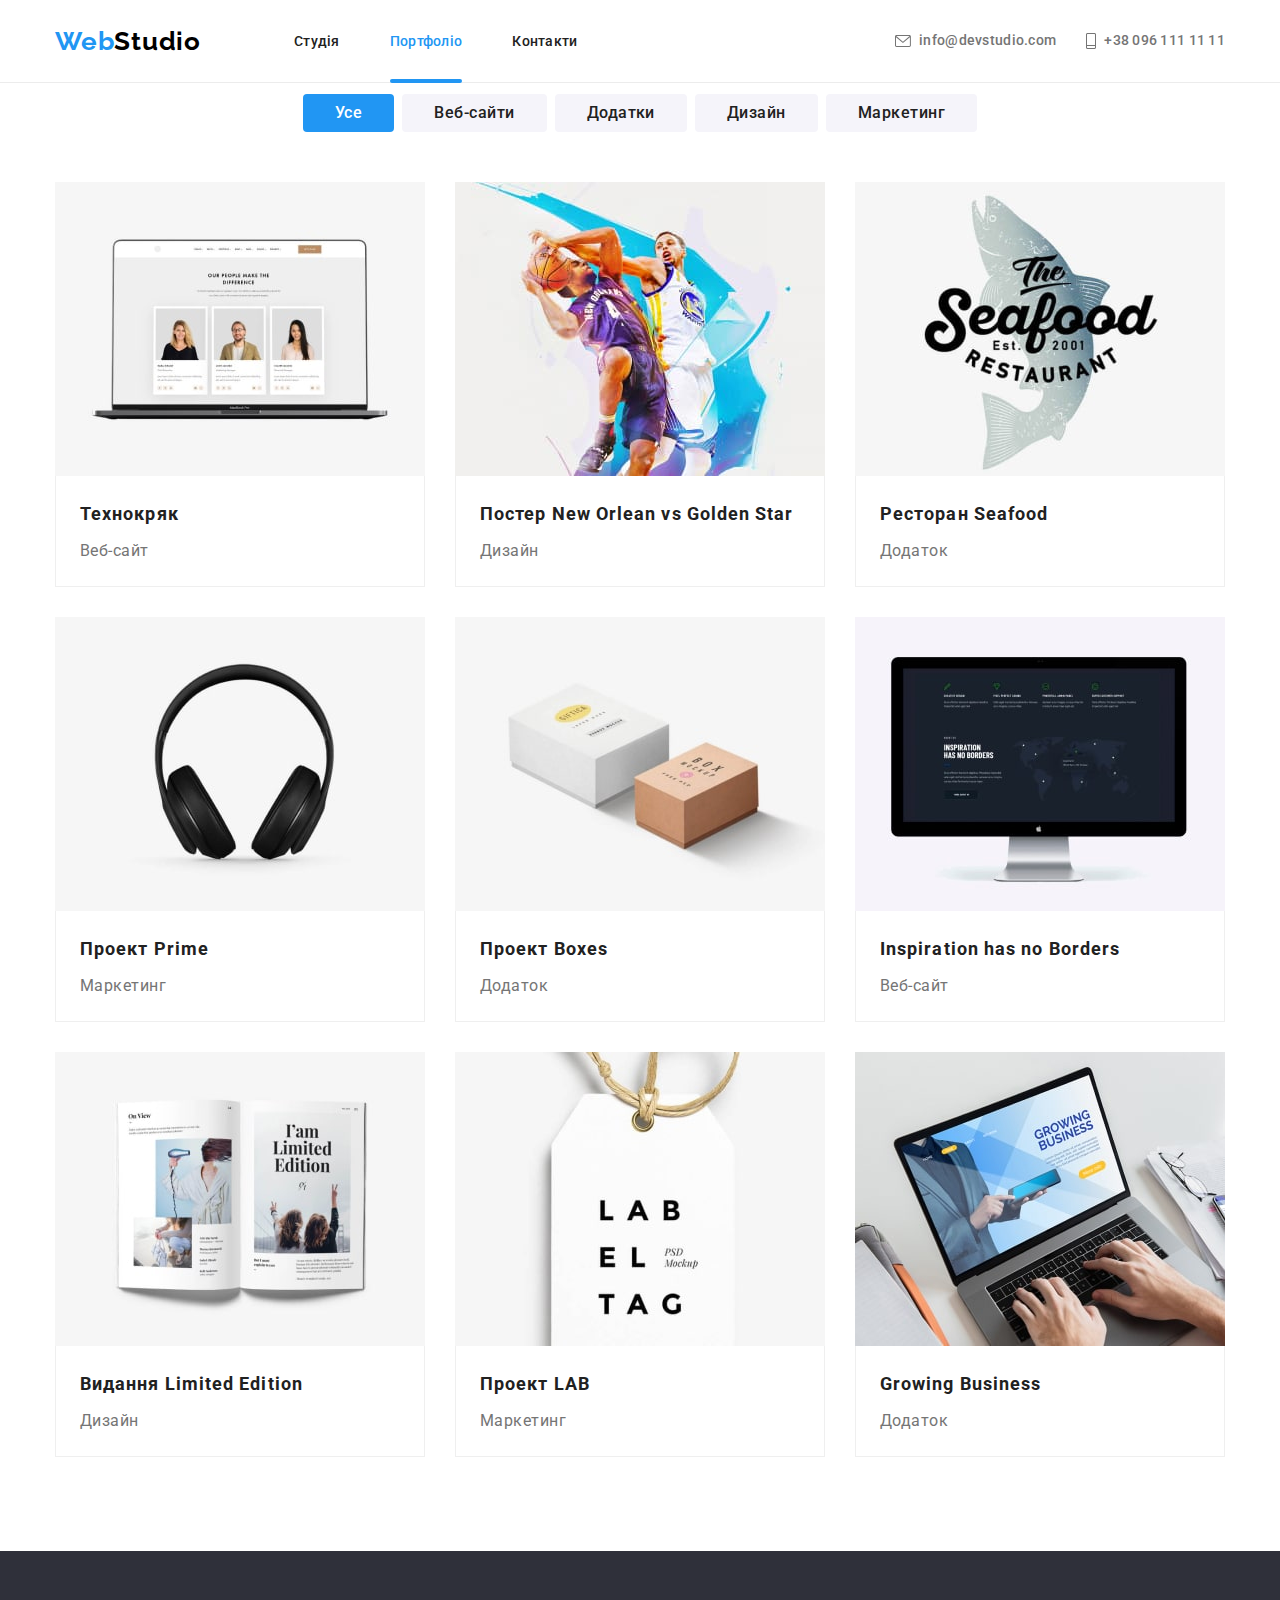
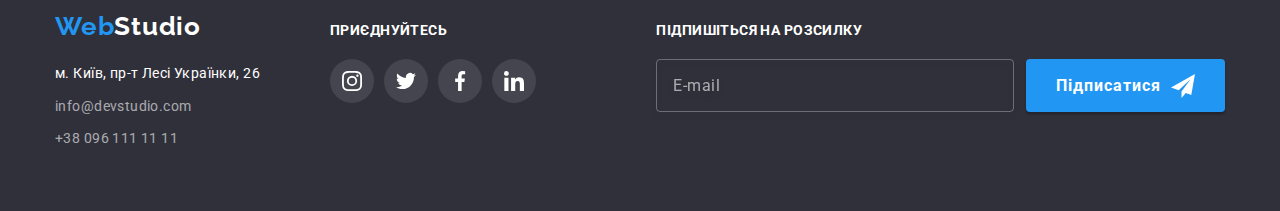
==== commit d93851fb: "ффф" ====
--- a/portfolio.html
+++ b/portfolio.html
@@ -137,7 +137,7 @@
           </a>
         </li>
         <li class="product__item">
-          <a class="product__link">
+          <a href="" class="product__link">
             <div class="product__image-thumb">
               <picture>
                 <source srcset="./images/portfolio/poster-desktop.jpg 1x,
@@ -162,7 +162,7 @@
               </a>
         </li>
         <li class="product__item">
-          <a class="product__link">
+          <a href="" class="product__link">
             <div class="product__image-thumb">
               <picture>
                 <source srcset="./images/portfolio/seafood-desktop.jpg 1x,
@@ -187,7 +187,7 @@
               </a>
         </li>
         <li class="product__item">
-          <a class="product__link">
+          <a href="" class="product__link">
             <div class="product__image-thumb">
               <picture>
                 <source srcset="./images/portfolio/prime-desktop.jpg 1x,
@@ -212,7 +212,7 @@
               </a>
         </li>
         <li class="product__item">
-          <a class="product__link">
+          <a href="" class="product__link">
             <div class="product__image-thumb">
               <picture>
                 <source srcset="./images/portfolio/boxes-desktop.jpg 1x,
@@ -237,7 +237,7 @@
               </a>
         </li>
         <li class="product__item">
-          <a class="product__link">
+          <a href="" class="product__link">
             <div class="product__image-thumb">
               <picture>
                 <source srcset="./images/portfolio/inspiration-desktop.jpg 1x,
@@ -262,7 +262,7 @@
               </a>
         </li>
         <li class="product__item">
-          <a class="product__link">
+          <a href="" class="product__link">
             <div class="product__image-thumb">
               <picture>
                 <source srcset="./images/portfolio/limited-desktop.jpg 1x,
@@ -287,7 +287,7 @@
               </a>
         </li>
         <li class="product__item">
-          <a class="product__link">
+          <a href="" class="product__link">
             <div class="product__image-thumb">
               <picture>
                 <source srcset="./images/portfolio/lab-desktop.jpg 1x,
@@ -312,7 +312,7 @@
               </a>
         </li>
         <li class="product__item">
-          <a class="product__link">
+          <a href="" class="product__link">
             <div class="product__image-thumb">
               <picture>
                 <source srcset="./images/portfolio/growing-desktop.jpg 1x,
@@ -344,8 +344,8 @@
   <footer class="footer section">
     <div class="footer-container container">
       <div class="footer__first-container" id="contacts">
-        <a href="index.html" class="logo logo-footer">
-          <span class="logo-footer logo--accent">Web</span>Studio</a>
+        <a href="index.html" class="footer-logo">
+          <span class="footer--accent">Web</span>Studio</a>
           <address class="address">
             <ul class="address-list">
               <li class="address-list__item">
@@ -399,7 +399,7 @@
       </div> 
       <!-----Підпишіться на розсилку------>
       <div class="footer__third-container">
-        <label for="footer-email" class="footer__label">Підпишіться на розсилку</label>
+        <p class="footer__text">Підпишіться на розсилку</p>
         <form class="footer__field" name="signup_form" autocomplete="on">
           <div class="footer_form-thumb">
             <input
@@ -413,7 +413,7 @@
             <button type="submit" class="footer__btn">
               Підписатися
               <svg class="footer__send-icon" width="24" height="24">
-              <use href="./images/icons.svg#icon-send"></use>
+              <use href="./images/fly.svg#icon-send"></use>
             </svg>
           </button>
         </form>
--- a/css/main.min.css
+++ b/css/main.min.css
@@ -1 +1 @@
-:root{--primary-text-color: #757575;--black-text-color: #000000;--secondary-text-color: rgba(255, 255, 255, 0.6);--select-color: #2196f3;--title-text-color: #212121;--white-text-color: rgba(255, 255, 255, 1);--accent-color: #188ce8;--header-border-line: #ececec;--primary-bgc: rgba(255, 255, 255, 1);--secondary-bgc: #2f303a;--background-btn: #f5f4fa;--feauters-bgc: #f5f5f5;--background-project-list: #eeeeee;--background-team: #f5f4fa;--icon-color: #afb1b8;--color-gradient: rgba(47, 48, 58, 0.4);--white-bgc: #ffffff;--animation: 250ms cubic-bezier(0.4, 0, 0.2, 1);--btn-shadow: 0px 4px 4px rgba(0, 0, 0, 0.15)}.visually-hidden{position:absolute;white-space:nowrap;height:1px;overflow:hidden;border:0;padding:0;clip:rect(0 0 0 0);-webkit-clip-path:inset(50%);clip-path:inset(50%);margin:-1px}ul{list-style:none;margin:0;padding:0}ul,h1,h2,h3,p{margin:0;padding:0}.header-nav__list,.header-contact__list,.features__list,.work-list,.user-list,.btn-list{display:-webkit-box;display:-ms-flexbox;display:flex}ul{list-style:none;padding:0}a{text-decoration:none;color:inherit;font-family:inherit}img{display:block;width:100%;height:auto}body{font-family:"Roboto",sans-serif;color:#212121;width:100%;margin:0}body.modal-open{overflow:hidden}@media screen and (max-width: 767px){body.menu-open{overflow:hidden}}body{font-family:"Roboto",sans-serif}.list{list-style:none}.container{padding:0 15px;margin:0 auto}@media screen and (max-width: 480px){.container{max-width:480px}}@media screen and (min-width: 768px){.container{width:768px}}@media screen and (min-width: 1200px){.container{width:1200px}}.header>.container{display:-webkit-box;display:-ms-flexbox;display:flex;-webkit-box-align:center;-ms-flex-align:center;align-items:center}.section{width:100%;padding:60px 0}@media screen and (min-width: 1200px){.section{padding:94px 0}}.header{border-bottom:1px solid #ececec;width:100vw;z-index:1;background:#fff;top:0}.header-wrap{display:-webkit-box;display:-ms-flexbox;display:flex;-webkit-box-align:center;-ms-flex-align:center;align-items:center;-webkit-box-pack:justify;-ms-flex-pack:justify;justify-content:space-between}@media screen and (min-width: 768px){.header-wrap{-webkit-box-pack:center;-ms-flex-pack:center;justify-content:center;-webkit-box-align:center;-ms-flex-align:center;align-items:center;display:-webkit-box;display:-ms-flexbox;display:flex}}@media screen and (max-width: 767px){.header-wrap{max-width:768px;min-width:100%;height:60px}}.header_menu-button{margin-left:auto}@media screen and (min-width: 768px){.header_menu-button{display:none}}@media screen and (max-width: 767px){.header-nav__list{display:block}}@media screen and (min-width: 768px){.header-nav__list{gap:50px}}@media screen and (min-width: 768px){.header-nav .header-nav__link--current::after{position:absolute;display:block;right:0;bottom:-1px;content:"";height:4px;width:100%;border-radius:2px;background-color:#2196f3;-webkit-animation-name:changeScale;animation-name:changeScale;-webkit-animation-duration:500ms;animation-duration:500ms;-webkit-animation-timing-function:cubic-bezier(0.4, 0, 0.2, 1);animation-timing-function:cubic-bezier(0.4, 0, 0.2, 1)}}@-webkit-keyframes changeScale{0%{-webkit-transform:scaleX(1);transform:scaleX(1)}50%{-webkit-transform:scaleX(0);transform:scaleX(0)}100%{-webkit-transform:scaleX(1);transform:scaleX(1)}}@keyframes changeScale{0%{-webkit-transform:scaleX(1);transform:scaleX(1)}50%{-webkit-transform:scaleX(0);transform:scaleX(0)}100%{-webkit-transform:scaleX(1);transform:scaleX(1)}}.header-nav__item{position:relative}@media screen and (min-width: 768px){.header-nav__item{padding:32px 0}}.header-nav__link{-webkit-transition:color 250ms cubic-bezier(0.4, 0, 0.2, 1);transition:color 250ms cubic-bezier(0.4, 0, 0.2, 1)}@media screen and (max-width: 767px){.header-nav__link{font-family:inherit;font-weight:500;font-size:40px;line-height:1.14;letter-spacing:.02em;color:#212121}}@media screen and (min-width: 768px){.header-nav__link{font-family:inherit;font-weight:500;font-size:14px;line-height:1.14;letter-spacing:.02em;color:#212121}}.header-nav__link:hover,.header-nav__link:focus{color:#2196f3;cursor:pointer}.header-nav__link--current{color:#2196f3}@media screen and (max-width: 767px){.header-nav__item:not(:last-child){margin-bottom:32px}}.header-contact__list{display:-webkit-box;display:-ms-flexbox;display:flex}@media screen and (min-width: 768px)and (max-width: 1199px){.header-contact__list{-webkit-box-orient:vertical;-webkit-box-direction:normal;-ms-flex-direction:column;flex-direction:column;gap:10px}}@media screen and (min-width: 1200px){.header-contact__list{-webkit-box-align:center;-ms-flex-align:center;align-items:center;gap:30px}}@media screen and (max-width: 767px){.header-contact__list{-webkit-box-orient:vertical;-webkit-box-direction:reverse;-ms-flex-direction:column-reverse;flex-direction:column-reverse;gap:32px}.header-contact__list .header-contact__item:nth-child(2){font-size:34px;color:#2196f3}}@media screen and (max-width: 767px)and (max-width: 420px){.header-contact__list .header-contact__item:nth-child(2){font-size:28px}}.header-contact__list .header-contact__item:nth-child(1){font-size:24px}@media screen and (max-width: 420px){.header-contact__list .header-contact__item:nth-child(1){font-size:20px}}.header-contact__list .header-contact__link{display:-webkit-box;display:-ms-flexbox;display:flex;-webkit-box-align:center;-ms-flex-align:center;align-items:center;-webkit-transition:color 250ms cubic-bezier(0.4, 0, 0.2, 1),fill 250ms cubic-bezier(0.4, 0, 0.2, 1);transition:color 250ms cubic-bezier(0.4, 0, 0.2, 1),fill 250ms cubic-bezier(0.4, 0, 0.2, 1);font-family:inherit;font-weight:500;font-size:14px;line-height:1.14;letter-spacing:.02em;color:#757575}@media screen and (max-width: 767px){.header-contact__list .header-contact__link{font-family:inherit;font-weight:500;font-size:24px;line-height:1.17;letter-spacing:.02em;color:#757575}}.header-contact__list .header-contact__link:hover,.header-contact__list .header-contact__link:focus{fill:#2196f3;color:#2196f3}@media screen and (max-width: 767px){.header-contact__list .header-contact__link--accent{font-family:inherit;font-weight:500;font-size:34px;line-height:1.17;letter-spacing:.02em;color:#2196f3}}.header-contact__list .header-contact__link .header-contact__icon{margin-right:8px;fill:currentColor;-webkit-transition:fill 250ms cubic-bezier(0.4, 0, 0.2, 1),background-color 250ms cubic-bezier(0.4, 0, 0.2, 1);transition:fill 250ms cubic-bezier(0.4, 0, 0.2, 1),background-color 250ms cubic-bezier(0.4, 0, 0.2, 1)}.header-contact__list .header-contact__link .header-contact__icon:hover,.header-contact__list .header-contact__link .header-contact__icon:focus{fill:currentColor}@media screen and (max-width: 767px){.header-contact__list .header-contact__link .header-contact__icon{display:none}}.logo{font-family:inherit;font-weight:700;font-size:26px;line-height:28px;letter-spacing:.03em;color:#000;font-family:"Raleway",sans-serif;padding-right:0}@media screen and (min-width: 768px){.logo{margin-right:88px}}@media screen and (min-width: 1200px){.logo{margin-right:93px}}.logo-footer{color:#fff;margin-bottom:20px;padding-bottom:0;margin-right:0;display:inline-block}.logo--accent{color:#2196f3}.hero-section{background-image:-webkit-gradient(linear, left top, right top, from(var(--color-gradient)), to(var(--color-gradient))),url(../images/hero-img/hero-phone.jpg);background-image:linear-gradient(to right, var(--color-gradient), var(--color-gradient)),url(../images/hero-img/hero-phone.jpg);max-width:1600px;padding:118px 0;margin-left:auto;margin-right:auto;text-align:center;background-repeat:no-repeat;background-position:center;background-size:cover}@media screen and (min-width: 480px){.hero-section{background-image:-webkit-gradient(linear, left top, right top, from(rgba(47, 48, 58, 0.4)), to(rgba(47, 48, 58, 0.4))),url("../images/hero-img/hero-phone.jpg");background-image:linear-gradient(to right, rgba(47, 48, 58, 0.4), rgba(47, 48, 58, 0.4)),url("../images/hero-img/hero-phone.jpg")}}@media screen and (min-device-pixel-ratio: 2),screen and (-webkit-min-device-pixel-ratio: 2),screen and (min-resolution: 192dpi),screen and (min-resolution: 2dppx){.hero-section{background-image:-webkit-gradient(linear, left top, right top, from(rgba(47, 48, 58, 0.4)), to(rgba(47, 48, 58, 0.4))),url("../images/hero-img/hero-phone@2x.jpg");background-image:linear-gradient(to right, rgba(47, 48, 58, 0.4), rgba(47, 48, 58, 0.4)),url("../images/hero-img/hero-phone@2x.jpg")}}@media screen and (min-width: 768px){.hero-section{background-image:-webkit-gradient(linear, left top, right top, from(rgba(47, 48, 58, 0.4)), to(rgba(47, 48, 58, 0.4))),url("../images/hero-img/hero-tablet.jpg");background-image:linear-gradient(to right, rgba(47, 48, 58, 0.4), rgba(47, 48, 58, 0.4)),url("../images/hero-img/hero-tablet.jpg")}}@media screen and (min-width: 768px)and (min-device-pixel-ratio: 2),screen and (min-width: 768px)and (-webkit-min-device-pixel-ratio: 2),screen and (min-width: 768px)and (min-resolution: 192dpi),screen and (min-width: 768px)and (min-resolution: 2dppx){.hero-section{background-image:-webkit-gradient(linear, left top, right top, from(rgba(47, 48, 58, 0.4)), to(rgba(47, 48, 58, 0.4))),url("../images/hero-img/hero-tablet@2x.jpg");background-image:linear-gradient(to right, rgba(47, 48, 58, 0.4), rgba(47, 48, 58, 0.4)),url("../images/hero-img/hero-tablet@2x.jpg")}}@media screen and (min-width: 1200px){.hero-section{background-image:-webkit-gradient(linear, left top, right top, from(rgba(47, 48, 58, 0.4)), to(rgba(47, 48, 58, 0.4))),url("../images/hero-img/hero-desktop.jpg");background-image:linear-gradient(to right, rgba(47, 48, 58, 0.4), rgba(47, 48, 58, 0.4)),url("../images/hero-img/hero-desktop.jpg")}}@media screen and (min-width: 1200px)and (min-device-pixel-ratio: 2),screen and (min-width: 1200px)and (-webkit-min-device-pixel-ratio: 2),screen and (min-width: 1200px)and (min-resolution: 192dpi),screen and (min-width: 1200px)and (min-resolution: 2dppx){.hero-section{background-image:-webkit-gradient(linear, left top, right top, from(rgba(47, 48, 58, 0.4)), to(rgba(47, 48, 58, 0.4))),url("../images/hero-img/hero-desktop@2x.jpg");background-image:linear-gradient(to right, rgba(47, 48, 58, 0.4), rgba(47, 48, 58, 0.4)),url("../images/hero-img/hero-desktop@2x.jpg")}}@media screen and (min-width: 1200px){.hero-section{padding:200px 0;height:600px}}.hero-title{font-family:inherit;font-weight:900;font-size:26px;line-height:1.62;letter-spacing:.06em;color:#fff;max-width:360px;text-transform:uppercase;margin-bottom:30px;margin-right:auto;margin-left:auto}@media screen and (min-width: 1200px){.hero-title{font-family:inherit;font-weight:900;font-size:44px;line-height:1.36;letter-spacing:.06em;color:#fff;max-width:696px}}.hero-button{font-family:inherit;font-weight:700;font-size:16px;line-height:1.87;letter-spacing:.06em;color:#fff;background:#2196f3;-webkit-box-shadow:0px 3px 1px rgba(0,0,0,.1),0px 1px 2px rgba(0,0,0,.08),0px 2px 2px rgba(0,0,0,.12);box-shadow:0px 3px 1px rgba(0,0,0,.1),0px 1px 2px rgba(0,0,0,.08),0px 2px 2px rgba(0,0,0,.12);border-radius:4px;border-color:rgba(0,0,0,0);cursor:pointer;-webkit-transition:background-color 250ms cubic-bezier(0.4, 0, 0.2, 1);transition:background-color 250ms cubic-bezier(0.4, 0, 0.2, 1);padding:10px 24px}.hero-button:hover,.hero-button:focus{background:#188ce8}@media screen and (max-width: 768px){.hero-button{font-family:inherit;font-weight:700;font-size:16px;line-height:1.87;letter-spacing:.06em;color:#fff;background:#2196f3;-webkit-box-shadow:0px 3px 1px rgba(0,0,0,.1),0px 1px 2px rgba(0,0,0,.08),0px 2px 2px rgba(0,0,0,.12);box-shadow:0px 3px 1px rgba(0,0,0,.1),0px 1px 2px rgba(0,0,0,.08),0px 2px 2px rgba(0,0,0,.12);border-radius:4px;border-color:rgba(0,0,0,0);cursor:pointer;-webkit-transition:background-color 250ms cubic-bezier(0.4, 0, 0.2, 1);transition:background-color 250ms cubic-bezier(0.4, 0, 0.2, 1);padding:10px 24px}}@media screen and (min-width: 1200px){.hero-button{font-family:inherit;font-weight:700;font-size:16px;line-height:1.87;letter-spacing:.06em;color:#fff;background:#2196f3;-webkit-box-shadow:0px 3px 1px rgba(0,0,0,.1),0px 1px 2px rgba(0,0,0,.08),0px 2px 2px rgba(0,0,0,.12);box-shadow:0px 3px 1px rgba(0,0,0,.1),0px 1px 2px rgba(0,0,0,.08),0px 2px 2px rgba(0,0,0,.12);border-radius:4px;border-color:rgba(0,0,0,0);cursor:pointer;-webkit-transition:background-color 250ms cubic-bezier(0.4, 0, 0.2, 1);transition:background-color 250ms cubic-bezier(0.4, 0, 0.2, 1);padding:10px 32px}}.hero{-webkit-animation-name:hero;animation-name:hero;-webkit-animation-duration:500ms;animation-duration:500ms;-webkit-animation-timing-function:cubic-bezier(0.4, 0, 0.2, 1);animation-timing-function:cubic-bezier(0.4, 0, 0.2, 1)}@-webkit-keyframes hero{0%{-webkit-transform:translateY(100%);transform:translateY(100%);opacity:0}100%{-webkit-transform:translateY(0);transform:translateY(0);opacity:1}}@keyframes hero{0%{-webkit-transform:translateY(100%);transform:translateY(100%);opacity:0}100%{-webkit-transform:translateY(0);transform:translateY(0);opacity:1}}.features__list{gap:30px}@media screen and (max-width: 1199px){.features__list{display:-webkit-box;display:-ms-flexbox;display:flex;-ms-flex-wrap:wrap;flex-wrap:wrap}}@media screen and (min-width: 1200px){.features__list{display:-webkit-box;display:-ms-flexbox;display:flex}}.features__item{margin:0 auto}@media screen and (max-width: 767px){.features__item{max-width:450px}}@media screen and (max-width: 767px){.features__item:not(:last-child){margin-bottom:30px}}@media screen and (min-width: 768px){.features__item{width:calc((100% - 30px)/2)}}@media screen and (min-width: 1200px){.features__item{width:270px}}.features__thumb{padding:25px 0;display:-webkit-box;display:-ms-flexbox;display:flex;background-color:#f5f4fa;-webkit-box-pack:center;-ms-flex-pack:center;justify-content:center;margin-bottom:30px}.features__desc{font-family:inherit;font-size:14px;line-height:1.71;letter-spacing:.03em;color:#757575}.features__subtitle{font-family:inherit;font-weight:700;font-size:14px;line-height:1.71;letter-spacing:.03em;color:#212121;text-align:center}@media screen and (min-width: 768px){.features__subtitle{text-align:left}}.subtitle{font-family:inherit;font-weight:700;font-size:14px;line-height:1.14;letter-spacing:.03em;text-transform:uppercase;margin-bottom:10px}.title{font-family:inherit;font-weight:700;font-size:36px;line-height:1.17;letter-spacing:.03em;text-align:center;margin-bottom:50px}@media screen and (max-width: 480px){.title{font-size:28px;line-height:33px}}.work{padding-top:0}.work-list{gap:30px}.work-list__item{height:294px}.work-list__image-desc{display:-webkit-box;display:-ms-flexbox;display:flex;-webkit-box-align:center;-ms-flex-align:center;align-items:center;-webkit-box-pack:center;-ms-flex-pack:center;justify-content:center;position:absolute;height:70px;bottom:0;width:100%;font-weight:700;font-size:14px;line-height:1.14;text-align:center;letter-spacing:.03em;text-transform:uppercase;color:#fff;background:rgba(47,48,58,.8)}.work-list__image-thumb{position:relative;height:100%}@media screen and (max-width: 1199px){.work{display:none}}.user{background:#f5f4fa}.user-list{gap:30px}@media screen and (min-width: 481px){.user-list{display:-webkit-box;display:-ms-flexbox;display:flex;-ms-flex-wrap:wrap;flex-wrap:wrap}}.user-list__card{-webkit-box-shadow:0px 1px 3px rgba(0,0,0,.12),0px 1px 1px rgba(0,0,0,.14),0px 2px 1px rgba(0,0,0,.2);box-shadow:0px 1px 3px rgba(0,0,0,.12),0px 1px 1px rgba(0,0,0,.14),0px 2px 1px rgba(0,0,0,.2);border-radius:0px 0px 4px 4px;background:#fff}@media screen and (min-width: 481px){.user-list__card{width:calc((100% - 30px)/2)}}@media screen and (min-width: 1200px){.user-list__card{width:270px}}.user-list__card-name{font-weight:500;font-size:16px;line-height:1.19;text-align:center;letter-spacing:.03em;padding-top:30px;margin-bottom:10px}.user-list__card-desc{font-size:16px;line-height:1.19;text-align:center;letter-spacing:.03em;color:#757575;padding-bottom:16px}.user-social{display:-webkit-box;display:-ms-flexbox;display:flex;padding:0 32px 30px;gap:10px;-webkit-box-pack:center;-ms-flex-pack:center;justify-content:center}.user-social__link{display:-webkit-box;display:-ms-flexbox;display:flex;-webkit-box-pack:center;-ms-flex-pack:center;justify-content:center;-webkit-box-align:center;-ms-flex-align:center;align-items:center;width:44px;height:44px;border-radius:50%;fill:#afb1b8;-webkit-transition:fill 250ms cubic-bezier(0.4, 0, 0.2, 1),background 250ms cubic-bezier(0.4, 0, 0.2, 1);transition:fill 250ms cubic-bezier(0.4, 0, 0.2, 1),background 250ms cubic-bezier(0.4, 0, 0.2, 1)}.user-social__link:hover,.user-social__link:focus{background:#2196f3;fill:#fff}@media screen and (max-width: 480px){.user-list{display:-webkit-box;display:-ms-flexbox;display:flex;-webkit-box-orient:vertical;-webkit-box-direction:normal;-ms-flex-direction:column;flex-direction:column}.user-list__card{margin-bottom:30px}.user-list__card:last-of-type{margin-bottom:0}}.client-list{display:-webkit-box;display:-ms-flexbox;display:flex;-ms-flex-wrap:wrap;flex-wrap:wrap;gap:30px;-webkit-box-pack:center;-ms-flex-pack:center;justify-content:center}.client-list__link{display:-webkit-box;display:-ms-flexbox;display:flex;-webkit-box-pack:center;-ms-flex-pack:center;justify-content:center;-webkit-box-align:center;-ms-flex-align:center;align-items:center;height:92px;border:1px solid #afb1b8;border-radius:4px;fill:#afb1b8;-webkit-transition:fill 250ms cubic-bezier(0.4, 0, 0.2, 1),border-color 250ms cubic-bezier(0.4, 0, 0.2, 1);transition:fill 250ms cubic-bezier(0.4, 0, 0.2, 1),border-color 250ms cubic-bezier(0.4, 0, 0.2, 1)}.client-list__link:hover,.client-list__link:focus{cursor:pointer;border-color:#2196f3;fill:#2196f3}.client-list__item{width:calc((100% - 60px)/2);max-width:210px}@media screen and (min-width: 768px){.client-list__item{width:calc((100% - 60px)/3);max-width:226px}}@media screen and (min-width: 1200px){.client-list__item{width:170px;-ms-flex-wrap:nowrap;flex-wrap:nowrap}}.footer{background:#2f303a;text-align:center}@media screen and (max-width: 499px){.footer{max-width:480px}.footer__first-container,.footer__second-container{margin-bottom:60px}}@media screen and (min-width: 1200px){.footer{display:-webkit-box;display:-ms-flexbox;display:flex;-webkit-box-pack:justify;-ms-flex-pack:justify;justify-content:space-between;text-align:left}.footer-container{width:1200px;display:-webkit-box;display:-ms-flexbox;display:flex;-webkit-box-pack:justify;-ms-flex-pack:justify;justify-content:space-between}.footer__first-container{margin-right:70px}.footer__second-container{margin-right:93px}.footer_form-thumb{display:-webkit-box;display:-ms-flexbox;display:flex}.footer__second-container,.footer__third-container{padding-top:12px}}@media screen and (min-width: 500px)and (max-width: 1199px){.footer-container{text-align:center;max-width:1200px;display:-webkit-box;display:-ms-flexbox;display:flex;-ms-flex-wrap:wrap;flex-wrap:wrap;-ms-flex-pack:distribute;justify-content:space-around;-webkit-box-align:baseline;-ms-flex-align:baseline;align-items:baseline}.footer__first-container,.footer__second-container{margin-bottom:60px}}.address-list__item{margin-bottom:9px}.address-list__item:last-child{margin-bottom:0}.address-list__link{font-family:inherit;font-size:14px;line-height:1.71;letter-spacing:.03em;color:rgba(255,255,255,.6);font-style:normal;-webkit-transition:color 250ms cubic-bezier(0.4, 0, 0.2, 1);transition:color 250ms cubic-bezier(0.4, 0, 0.2, 1)}.address-list__link--bold{color:#fff;-webkit-transition:color 250ms cubic-bezier(0.4, 0, 0.2, 1);transition:color 250ms cubic-bezier(0.4, 0, 0.2, 1)}.address-list__link:hover,.address-list__link:focus{color:#2196f3;cursor:pointer}.footer__title{color:#fff;margin-bottom:20px}.footer-social{-webkit-box-pack:center;-ms-flex-pack:center;justify-content:center;display:-webkit-box;display:-ms-flexbox;display:flex;gap:10px}.footer-social__link{display:-webkit-box;display:-ms-flexbox;display:flex;-webkit-box-pack:center;-ms-flex-pack:center;justify-content:center;-webkit-box-align:center;-ms-flex-align:center;align-items:center;width:44px;height:44px;border-radius:50%;fill:#fff;background-color:rgba(255,255,255,.1);-webkit-transition:background-color 250ms cubic-bezier(0.4, 0, 0.2, 1);transition:background-color 250ms cubic-bezier(0.4, 0, 0.2, 1)}.footer-social__link:hover,.footer-social__link:focus{background-color:#2196f3}.footer__field{margin-top:20px}.footer__label{font-family:inherit;font-weight:700;font-size:14px;line-height:1.14;letter-spacing:.03em;color:#fff;text-transform:uppercase}.footer__input{font-family:inherit;font-size:16px;line-height:1.25;letter-spacing:.03em;color:rgba(255,255,255,.6);background:rgba(0,0,0,0);border:1px solid rgba(255,255,255,.3);-webkit-filter:drop-shadow(0px 4px 4px rgba(0, 0, 0, 0.15));filter:drop-shadow(0px 4px 4px rgba(0, 0, 0, 0.15));border-radius:4px;outline:none;padding:15px 16px;-webkit-transition:border-color 250ms cubic-bezier(0.4, 0, 0.2, 1);transition:border-color 250ms cubic-bezier(0.4, 0, 0.2, 1);min-width:100%}@media screen and (min-width: 500px)and (max-width: 1199px){.footer__input{width:450px}}@media screen and (min-width: 1200px){.footer__input{min-width:358px}}.footer__input::-webkit-input-placeholder{font-family:inherit;font-size:16px;line-height:1.25;letter-spacing:.03em;color:rgba(255,255,255,.6)}.footer__input::-moz-placeholder{font-family:inherit;font-size:16px;line-height:1.25;letter-spacing:.03em;color:rgba(255,255,255,.6)}.footer__input:-ms-input-placeholder{font-family:inherit;font-size:16px;line-height:1.25;letter-spacing:.03em;color:rgba(255,255,255,.6)}.footer__input::-ms-input-placeholder{font-family:inherit;font-size:16px;line-height:1.25;letter-spacing:.03em;color:rgba(255,255,255,.6)}.footer__input::placeholder{font-family:inherit;font-size:16px;line-height:1.25;letter-spacing:.03em;color:rgba(255,255,255,.6)}.footer__input:focus-within{border-color:#2196f3}.footer__btn{font-family:inherit;font-weight:700;font-size:16px;line-height:1.87;letter-spacing:.06em;color:#fff;background:#2196f3;-webkit-box-shadow:0px 3px 1px rgba(0,0,0,.1),0px 1px 2px rgba(0,0,0,.08),0px 2px 2px rgba(0,0,0,.12);box-shadow:0px 3px 1px rgba(0,0,0,.1),0px 1px 2px rgba(0,0,0,.08),0px 2px 2px rgba(0,0,0,.12);border-radius:4px;border-color:rgba(0,0,0,0);cursor:pointer;-webkit-transition:background-color 250ms cubic-bezier(0.4, 0, 0.2, 1);transition:background-color 250ms cubic-bezier(0.4, 0, 0.2, 1);padding:10px 28px;display:-webkit-box;display:-ms-flexbox;display:flex;-webkit-box-align:center;-ms-flex-align:center;align-items:center;margin:20px auto 0}@media screen and (min-width: 1200px){.footer__btn{margin-top:0;margin-left:12px}}.footer__btn:hover,.footer__btn:focus{background-color:#188ce8;cursor:pointer}.footer__send-icon{margin-left:10px}.menu{width:100%}@media screen and (max-width: 767px){.menu{-webkit-box-orient:vertical;-webkit-box-direction:normal;-ms-flex-direction:column;flex-direction:column;position:fixed;display:-webkit-box;display:-ms-flexbox;display:flex;top:0;left:0;height:100vh;background-color:#fff;z-index:1;opacity:0;pointer-events:none;-webkit-transform-origin:top;transform-origin:top;-webkit-transform:translateX(100%);transform:translateX(100%);-webkit-transition:opacity 250ms cubic-bezier(0.4, 0, 0.2, 1),-webkit-transform 250ms cubic-bezier(0.4, 0, 0.2, 1);transition:opacity 250ms cubic-bezier(0.4, 0, 0.2, 1),-webkit-transform 250ms cubic-bezier(0.4, 0, 0.2, 1);transition:transform 250ms cubic-bezier(0.4, 0, 0.2, 1),opacity 250ms cubic-bezier(0.4, 0, 0.2, 1);transition:transform 250ms cubic-bezier(0.4, 0, 0.2, 1),opacity 250ms cubic-bezier(0.4, 0, 0.2, 1),-webkit-transform 250ms cubic-bezier(0.4, 0, 0.2, 1);border-bottom:1px solid #ececec}}@media screen and (min-width: 768px){.menu{display:-webkit-box;display:-ms-flexbox;display:flex;-webkit-box-align:center;-ms-flex-align:center;align-items:center}}@media screen and (min-width: 768px){.header-nav{margin-right:auto}}@media screen and (max-width: 767px){.menu__contacts{margin-top:auto;margin-bottom:64px}}.social-menu.social{display:none}@media screen and (max-width: 767px){.social-menu.social{display:-webkit-box;display:-ms-flexbox;display:flex}}.menu.is-open{opacity:1;pointer-events:all;overflow:auto;-webkit-transform:translateX(0);transform:translateX(0)}@media screen and (max-width: 767px){.menu.is-open{padding:48px 20px 24px 20px}}@media screen and (min-width: 420px)and (max-width: 767px){.menu.is-open{padding:48px 40px}}.social-small__item{font-family:inherit;font-weight:500;font-size:18px;line-height:1.22;letter-spacing:.02em;color:#2196f3}.social-small__item:not(:last-child){padding-right:10px;border-right:1px solid rgba(33,33,33,.2)}.social-small__item:not(:first-child){padding-left:10px}@media screen and (max-width: 399px){.social-small__item:nth-child(3){border-right:none}}@media screen and (max-width: 399px){.social-small__item:nth-child(4){border-left:1px solid rgba(33,33,33,.2)}}.social-small{display:none}@media screen and (max-width: 480px){.social-small{display:-webkit-box;display:-ms-flexbox;display:flex;-ms-flex-wrap:wrap;flex-wrap:wrap;-webkit-box-pack:start;-ms-flex-pack:start;justify-content:start}}@media screen and (min-width: 481px)and (max-width: 767px){.social-small{display:-webkit-box;display:-ms-flexbox;display:flex;-webkit-box-pack:center;-ms-flex-pack:center;justify-content:center}}@media screen and (max-width: 767px)and (max-width: 420px){.social-small{font-size:12px}}.menu-button{z-index:1;background-color:rgba(0,0,0,0);border:none;fill:currentColor;-webkit-transition:color 250ms cubic-bezier(0.4, 0, 0.2, 1);transition:color 250ms cubic-bezier(0.4, 0, 0.2, 1);padding:0}.menu-button:hover,.menu-button:focus{color:#2196f3}.menu-button__close{display:none}.menu-button.is-open .menu-button__close{display:block}.menu-button.is-open .menu-button__menu{display:none}.backdrop{z-index:2;position:fixed;top:0;left:0;width:100vw;height:100vh;opacity:1;background-color:rgba(0,0,0,.2);-webkit-transition:opacity 400ms cubic-bezier(0.4, 0, 0.2, 1),visibility 700ms cubic-bezier(0.4, 0, 0.2, 1);transition:opacity 400ms cubic-bezier(0.4, 0, 0.2, 1),visibility 700ms cubic-bezier(0.4, 0, 0.2, 1)}.backdrop.is-hidden{opacity:0;visibility:hidden;pointer-events:none}.backdrop.is-hidden .modal{-webkit-transform:translate(-50%, -50%) scale(0) rotate(360deg);transform:translate(-50%, -50%) scale(0) rotate(360deg)}.modal{padding:40px;position:absolute;top:50%;left:50%;-webkit-transform:translate(-50%, -50%) scale(1) rotate(0);transform:translate(-50%, -50%) scale(1) rotate(0);width:528px;height:581px;-webkit-transition:-webkit-transform var(--animation);transition:-webkit-transform var(--animation);transition:transform var(--animation);transition:transform var(--animation), -webkit-transform var(--animation);background-color:var(--white-bgc);-webkit-box-shadow:0px 1px 3px rgba(0,0,0,.12),0px 1px 1px rgba(0,0,0,.14),0px 2px 1px rgba(0,0,0,.2);box-shadow:0px 1px 3px rgba(0,0,0,.12),0px 1px 1px rgba(0,0,0,.14),0px 2px 1px rgba(0,0,0,.2);border-radius:4px}.close-btn{position:absolute;top:8px;right:8px;display:-webkit-box;display:-ms-flexbox;display:flex;-webkit-box-align:center;-ms-flex-align:center;align-items:center;-webkit-box-pack:center;-ms-flex-pack:center;justify-content:center;width:30px;height:30px;cursor:pointer;background-color:rgba(0,0,0,0);border:1px solid rgba(0,0,0,.1);border-radius:50%;fill:var(--black-text-color);-webkit-transition:fill var(--animation);transition:fill var(--animation)}.close-btn:hover,.close-btn:focus{fill:var(--select-color)}.modal-form{display:block;font-size:12px;line-height:1.16;letter-spacing:.01em;color:var(--primary-text-color)}.modal-title{font-size:20px;font-weight:700;line-height:1.15;letter-spacing:.03em;text-align:center;margin-bottom:12px;color:var(--title-text-color)}.modal-field-thumb{display:-webkit-box;display:-ms-flexbox;display:flex;position:relative;margin-top:4px}.modal-field{margin-bottom:10px}.modal-input{padding-left:42px;width:100%;height:38px;border:none;outline:none;background:rgba(0,0,0,0);-webkit-box-flex:1;-ms-flex-positive:1;flex-grow:1;font-size:14px;line-height:1.71;letter-spacing:.03em;border:1px solid rgba(33,33,33,.2);border-radius:4px;color:var(--title-text-color);-webkit-transition:border-color var(--animation);transition:border-color var(--animation)}.modal-text{margin-top:4px;padding:10px 16px;border:none;outline:none;background:rgba(0,0,0,0);width:100%;height:120px;font-size:12px;line-height:1.16;letter-spacing:.01em;color:var(--title-text-color);border:1px solid rgba(33,33,33,.2);border-radius:4px;resize:none}.modal-text::-webkit-input-placeholder{font-size:12px;line-height:1.16;letter-spacing:.01em;color:rgba(117,117,117,.5)}.modal-text::-moz-placeholder{font-size:12px;line-height:1.16;letter-spacing:.01em;color:rgba(117,117,117,.5)}.modal-text:-ms-input-placeholder{font-size:12px;line-height:1.16;letter-spacing:.01em;color:rgba(117,117,117,.5)}.modal-text::-ms-input-placeholder{font-size:12px;line-height:1.16;letter-spacing:.01em;color:rgba(117,117,117,.5)}.modal-text::placeholder{font-size:12px;line-height:1.16;letter-spacing:.01em;color:rgba(117,117,117,.5)}.modal-icon{position:absolute;top:50%;-webkit-transform:translateY(-50%);transform:translateY(-50%);left:12px;display:inline-block;-webkit-transition:fill var(--animation);transition:fill var(--animation)}.modal-input:focus,.modal-text:focus{border-color:var(--select-color)}.modal-input:focus+.modal-icon{fill:var(--select-color)}.form-terms-thumb{display:-webkit-box;display:-ms-flexbox;display:flex;-webkit-box-pack:center;-ms-flex-pack:center;justify-content:center;margin-bottom:30px}.form-checkbox{position:absolute;width:1px;height:1px;margin:-1px;border:0;padding:0;white-space:nowrap;-webkit-clip-path:inset(100%);clip-path:inset(100%);clip:rect(0 0 0 0);overflow:hidden;-webkit-transition:border-color var(--animation);transition:border-color var(--animation)}.form-terms{position:relative;display:-webkit-box;display:-ms-flexbox;display:flex;-webkit-box-align:center;-ms-flex-align:center;align-items:center;font-size:14px;line-height:1.71;letter-spacing:.03em;cursor:pointer;color:var(--primary-text-color)}.icon-check{display:inline-block;margin-right:8px;width:16px;height:15px;border:2px solid var(--title-text-color);border-radius:2px;-webkit-transition:fill var(--animation),border var(--animation);transition:fill var(--animation),border var(--animation)}.icon-active{position:absolute;top:50%;left:0;-webkit-transform:translateY(-50%);transform:translateY(-50%);border-color:rgba(0,0,0,0)}.form-checkbox:checked+.icon-check{background-color:var(--select-color);border-color:var(--select-color)}.form-checkbox:focus+.icon-check{border-color:var(--select-color)}.checkbox-link{color:var(--select-color);text-decoration:underline}.modal-btn-thumb{display:-webkit-box;display:-ms-flexbox;display:flex;-webkit-box-align:center;-ms-flex-align:center;align-items:center;-webkit-box-pack:center;-ms-flex-pack:center;justify-content:center}.modal-btn{padding:10px 52px;margin:0 auto;display:-webkit-box;display:-ms-flexbox;display:flex;font-weight:700;font-size:16px;line-height:1.87;letter-spacing:.06em;cursor:pointer;color:var(--white-text-color);border-color:rgba(0,0,0,0);background:var(--select-color);-webkit-box-sizing:border-box;box-sizing:border-box;border-radius:4px;-webkit-box-shadow:0px 4px 4px rgba(0,0,0,.15);box-shadow:0px 4px 4px rgba(0,0,0,.15)}.modal-btn:hover,.modal-btn:focus{background:var(--accent-color)}.hero-btn{padding:10px 32px;margin:0 auto;display:block;font-family:inherit;font-weight:700;font-size:16px;line-height:1.87;letter-spacing:.06em;cursor:pointer;color:var(--white-text-color);background:var(--select-color);-webkit-box-sizing:border-box;box-sizing:border-box;border-radius:5px;border:none;min-width:200px;height:50px;-webkit-box-shadow:0px 4px 4px rgba(0,0,0,.15);box-shadow:0px 4px 4px rgba(0,0,0,.15)}.hero-btn:hover,.hero-btn:focus{background-color:var(--accent-color)}.button{font-family:inherit;font-weight:500;font-size:16px;line-height:1.62;letter-spacing:.03em;color:#212121;font-family:inherit;background:#f5f4fa;border:0;border-radius:4px;padding:6px 32px;-webkit-transition:color 250ms cubic-bezier(0.4, 0, 0.2, 1),background 250ms cubic-bezier(0.4, 0, 0.2, 1),-webkit-box-shadow 250ms cubic-bezier(0.4, 0, 0.2, 1);transition:color 250ms cubic-bezier(0.4, 0, 0.2, 1),background 250ms cubic-bezier(0.4, 0, 0.2, 1),-webkit-box-shadow 250ms cubic-bezier(0.4, 0, 0.2, 1);transition:color 250ms cubic-bezier(0.4, 0, 0.2, 1),background 250ms cubic-bezier(0.4, 0, 0.2, 1),box-shadow 250ms cubic-bezier(0.4, 0, 0.2, 1);transition:color 250ms cubic-bezier(0.4, 0, 0.2, 1),background 250ms cubic-bezier(0.4, 0, 0.2, 1),box-shadow 250ms cubic-bezier(0.4, 0, 0.2, 1),-webkit-box-shadow 250ms cubic-bezier(0.4, 0, 0.2, 1)}.button:hover,.button:focus{background:#2196f3;cursor:pointer;-webkit-box-shadow:0px 3px 1px rgba(0,0,0,.1),0px 1px 2px rgba(0,0,0,.08),0px 2px 2px rgba(0,0,0,.12);box-shadow:0px 3px 1px rgba(0,0,0,.1),0px 1px 2px rgba(0,0,0,.08),0px 2px 2px rgba(0,0,0,.12);border-radius:4px;color:#fff}.button--current{background:#2196f3;border-radius:4px;color:#fff}.button--current:hover,.button--current:focus{cursor:pointer;-webkit-box-shadow:0px 3px 1px rgba(0,0,0,.1),0px 1px 2px rgba(0,0,0,.08),0px 2px 2px rgba(0,0,0,.12);box-shadow:0px 3px 1px rgba(0,0,0,.1),0px 1px 2px rgba(0,0,0,.08),0px 2px 2px rgba(0,0,0,.12)}.btn-list{-webkit-box-pack:center;-ms-flex-pack:center;justify-content:center;margin-bottom:50px;gap:15px 8px;-ms-flex-wrap:wrap;flex-wrap:wrap;-webkit-box-pack:start;-ms-flex-pack:start;justify-content:start}@media screen and (min-width: 768px){.btn-list{-ms-flex-wrap:nowrap;flex-wrap:nowrap;-webkit-box-pack:center;-ms-flex-pack:center;justify-content:center}}.product{display:block;gap:30px;-webkit-box-pack:center;-ms-flex-pack:center;justify-content:center}@media screen and (min-width: 767px){.product{display:-webkit-box;display:-ms-flexbox;display:flex;-ms-flex-wrap:wrap;flex-wrap:wrap}}@media screen and (min-width: 767px)and (max-width: 1200px){.product:last-child{-webkit-box-pack:left;-ms-flex-pack:left;justify-content:left}}.portfolio{-webkit-animation-name:portfolio;animation-name:portfolio;-webkit-animation-duration:500ms;animation-duration:500ms;-webkit-animation-timing-function:cubic-bezier(0.4, 0, 0.2, 1);animation-timing-function:cubic-bezier(0.4, 0, 0.2, 1)}@-webkit-keyframes portfolio{0%{-webkit-transform:translateY(-100%);transform:translateY(-100%);opacity:0}100%{-webkit-transform:translateY(0);transform:translateY(0);opacity:1}}@keyframes portfolio{0%{-webkit-transform:translateY(-100%);transform:translateY(-100%);opacity:0}100%{-webkit-transform:translateY(0);transform:translateY(0);opacity:1}}.product__link{display:block;-webkit-transition:opacity 250ms cubic-bezier(0.4, 0, 0.2, 1);transition:opacity 250ms cubic-bezier(0.4, 0, 0.2, 1);min-width:100%}.product__link:hover,.product__link:focus{-webkit-box-shadow:0px 1px 1px rgba(0,0,0,.12),0px 4px 4px rgba(0,0,0,.06),1px 4px 6px rgba(0,0,0,.16);box-shadow:0px 1px 1px rgba(0,0,0,.12),0px 4px 4px rgba(0,0,0,.06),1px 4px 6px rgba(0,0,0,.16);cursor:pointer}@media screen and (max-width: 767px){.product__item{margin:0 auto;max-width:450px}}@media screen and (min-width: 768px)and (max-width: 1199px){.product__item{width:calc((100% - 30px)/2)}}.image-card{padding:20px 24px;border:1px solid rgba(238,238,238,.9333333333);border-top:none}.image-card__name{font-family:inherit;font-weight:700;font-size:18px;line-height:2;letter-spacing:.06em;color:#212121;margin-bottom:4px}.image-card__desc{font-family:inherit;font-size:16px;line-height:1.87;letter-spacing:.03em;color:#757575}.product__image-thumb{position:relative;overflow:hidden}img{display:block}.image__desc{font-family:inherit;font-size:18px;line-height:1.56;color:#fff;position:absolute;padding:63px 24px;top:0;left:0;width:100%;height:100%;-webkit-transform:translateY(101%);transform:translateY(101%);-webkit-transition:-webkit-transform 250ms cubic-bezier(0.4, 0, 0.2, 1);transition:-webkit-transform 250ms cubic-bezier(0.4, 0, 0.2, 1);transition:transform 250ms cubic-bezier(0.4, 0, 0.2, 1);transition:transform 250ms cubic-bezier(0.4, 0, 0.2, 1), -webkit-transform 250ms cubic-bezier(0.4, 0, 0.2, 1);background-color:rgba(33,150,243,.9)}.product__link:hover .image__desc,.product__link:focus .image__desc{-webkit-transform:translateY(0);transform:translateY(0)}/*# sourceMappingURL=main.min.css.map */+:root{--primary-text-color: #757575;--black-text-color: #000000;--secondary-text-color: rgba(255, 255, 255, 0.6);--select-color: #2196f3;--title-text-color: #212121;--white-text-color: rgba(255, 255, 255, 1);--accent-color: #188ce8;--header-border-line: #ececec;--primary-bgc: rgba(255, 255, 255, 1);--secondary-bgc: #2f303a;--background-btn: #f5f4fa;--feauters-bgc: #f5f5f5;--background-project-list: #eeeeee;--background-team: #f5f4fa;--icon-color: #afb1b8;--color-gradient: rgba(47, 48, 58, 0.4);--white-bgc: #ffffff;--animation: 250ms cubic-bezier(0.4, 0, 0.2, 1);--btn-shadow: 0px 4px 4px rgba(0, 0, 0, 0.15)}.visually-hidden{position:absolute;white-space:nowrap;height:1px;overflow:hidden;border:0;padding:0;clip:rect(0 0 0 0);-webkit-clip-path:inset(50%);clip-path:inset(50%);margin:-1px}ul{list-style:none;margin:0;padding:0}ul,h1,h2,h3,p{margin:0;padding:0}.header-nav__list,.header-contact__list,.features__list,.work-list,.user-list,.btn-list{display:-webkit-box;display:-ms-flexbox;display:flex}ul{list-style:none;padding:0}a{text-decoration:none;color:inherit;font-family:inherit}img{display:block;width:100%;height:auto}body{font-family:"Roboto",sans-serif;color:#212121;width:100%;margin:0}body.modal-open{overflow:hidden}@media screen and (max-width: 767px){body.menu-open{overflow:hidden}}.container{min-width:320px;padding:0 15px;margin:0 auto}@media screen and (max-width: 480px){.container{max-width:480px}}@media screen and (min-width: 768px){.container{width:768px}}@media screen and (min-width: 1200px){.container{width:1200px}}.section{width:100%;padding:60px 0}@media screen and (min-width: 1200px){.section{padding:94px 0}}.header{border-bottom:1px solid #ececec;width:100vw;z-index:1;background:#fff;position:fixed;top:0}.header-wrap{display:-webkit-box;display:-ms-flexbox;display:flex;-webkit-box-align:center;-ms-flex-align:center;align-items:center;-webkit-box-pack:justify;-ms-flex-pack:justify;justify-content:space-between}@media screen and (min-width: 768px){.header-wrap{-webkit-box-pack:center;-ms-flex-pack:center;justify-content:center;-webkit-box-align:center;-ms-flex-align:center;align-items:center;display:-webkit-box;display:-ms-flexbox;display:flex}}@media screen and (max-width: 767px){.header-wrap{max-width:768px;min-width:100%;height:60px}}.header_menu-button{margin-left:auto}@media screen and (min-width: 768px){.header_menu-button{display:none}}@media screen and (max-width: 767px){.header-nav__list{display:block}}@media screen and (min-width: 768px){.header-nav__list{gap:50px}}@media screen and (min-width: 768px){.header-nav .header-nav__link--current::after{position:absolute;display:block;right:0;bottom:-1px;content:"";height:4px;width:100%;border-radius:2px;background-color:#2196f3;-webkit-animation-name:changeScale;animation-name:changeScale;-webkit-animation-duration:500ms;animation-duration:500ms;-webkit-animation-timing-function:cubic-bezier(0.4, 0, 0.2, 1);animation-timing-function:cubic-bezier(0.4, 0, 0.2, 1)}}@-webkit-keyframes changeScale{0%{-webkit-transform:scaleX(1);transform:scaleX(1)}50%{-webkit-transform:scaleX(0);transform:scaleX(0)}100%{-webkit-transform:scaleX(1);transform:scaleX(1)}}@keyframes changeScale{0%{-webkit-transform:scaleX(1);transform:scaleX(1)}50%{-webkit-transform:scaleX(0);transform:scaleX(0)}100%{-webkit-transform:scaleX(1);transform:scaleX(1)}}.header-nav__item{position:relative}@media screen and (min-width: 768px){.header-nav__item{padding:32px 0}}.header-nav__link{padding:32px 0;-webkit-transition:color 250ms cubic-bezier(0.4, 0, 0.2, 1);transition:color 250ms cubic-bezier(0.4, 0, 0.2, 1)}@media screen and (max-width: 767px){.header-nav__link{font-family:inherit;font-weight:500;font-size:40px;line-height:1.14;letter-spacing:.02em;color:#212121}}@media screen and (min-width: 768px){.header-nav__link{font-family:inherit;font-weight:500;font-size:14px;line-height:1.14;letter-spacing:.02em;color:#212121}}.header-nav__link:hover,.header-nav__link:focus{color:#2196f3;cursor:pointer}.header-nav__link--current{color:#2196f3}@media screen and (max-width: 767px){.header-nav__item:not(:last-child){margin-bottom:32px}}.header-contact__list{display:-webkit-box;display:-ms-flexbox;display:flex}@media screen and (min-width: 768px)and (max-width: 1199px){.header-contact__list{-webkit-box-orient:vertical;-webkit-box-direction:normal;-ms-flex-direction:column;flex-direction:column;gap:10px}}@media screen and (min-width: 1200px){.header-contact__list{-webkit-box-align:center;-ms-flex-align:center;align-items:center;gap:30px}}@media screen and (max-width: 767px){.header-contact__list{-webkit-box-orient:vertical;-webkit-box-direction:reverse;-ms-flex-direction:column-reverse;flex-direction:column-reverse;gap:32px}.header-contact__list .header-contact__item:nth-child(2){font-size:34px;color:#2196f3}}@media screen and (max-width: 767px)and (max-width: 420px){.header-contact__list .header-contact__item:nth-child(2){font-size:28px}}.header-contact__list .header-contact__item:nth-child(1){font-size:24px}@media screen and (max-width: 420px){.header-contact__list .header-contact__item:nth-child(1){font-size:20px}}.header-contact__list .header-contact__link{display:-webkit-box;display:-ms-flexbox;display:flex;-webkit-box-align:center;-ms-flex-align:center;align-items:center;-webkit-transition:color 250ms cubic-bezier(0.4, 0, 0.2, 1),fill 250ms cubic-bezier(0.4, 0, 0.2, 1);transition:color 250ms cubic-bezier(0.4, 0, 0.2, 1),fill 250ms cubic-bezier(0.4, 0, 0.2, 1);font-family:inherit;font-weight:500;font-size:14px;line-height:1.14;letter-spacing:.02em;color:#757575}@media screen and (max-width: 767px){.header-contact__list .header-contact__link{padding-top:20px;font-family:inherit;font-weight:500;font-size:24px;line-height:1.17;letter-spacing:.02em;color:#757575}}@media screen and (min-width: 1200px){.header-contact__list .header-contact__link{display:-webkit-box;display:-ms-flexbox;display:flex;padding:32px 0}}.header-contact__list .header-contact__link:hover,.header-contact__list .header-contact__link:focus{fill:#2196f3;color:#2196f3}@media screen and (max-width: 767px){.header-contact__list .header-contact__link--accent{font-family:inherit;font-weight:500;font-size:34px;line-height:1.17;letter-spacing:.02em;color:#2196f3}}@media screen and (min-width: 1200px){.header-contact__list .header-contact__link--accent{padding:32px 0}}.header-contact__list .header-contact__link .header-contact__icon{margin-right:8px;fill:currentColor;-webkit-transition:fill 250ms cubic-bezier(0.4, 0, 0.2, 1),background-color 250ms cubic-bezier(0.4, 0, 0.2, 1);transition:fill 250ms cubic-bezier(0.4, 0, 0.2, 1),background-color 250ms cubic-bezier(0.4, 0, 0.2, 1)}.header-contact__list .header-contact__link .header-contact__icon:hover,.header-contact__list .header-contact__link .header-contact__icon:focus{fill:currentColor}@media screen and (max-width: 767px){.header-contact__list .header-contact__link .header-contact__icon{display:none}}.logo{padding-top:24px;padding-bottom:24px;font-family:inherit;font-weight:700;font-size:26px;line-height:28px;letter-spacing:.03em;color:#000;font-family:"Raleway",sans-serif;padding-right:0}@media screen and (min-width: 768px){.logo{margin-right:88px}}@media screen and (min-width: 1200px){.logo{margin-right:93px}}.logo--accent{color:#2196f3}.footer-logo{font-family:inherit;font-weight:700;font-size:26px;line-height:1.19;letter-spacing:.03em;color:#fff;font-family:"Raleway";font-style:normal;margin-bottom:20px;padding-bottom:0;margin-right:0;display:inline-block}@media screen and (min-width: 480px){.footer-logo{display:block;-webkit-box-align:center;-ms-flex-align:center;align-items:center;-webkit-box-pack:center;-ms-flex-pack:center;justify-content:center}}.footer--accent{font-family:inherit;font-weight:700;font-size:26px;line-height:1.19;letter-spacing:.03em;color:#2196f3;margin-bottom:20px;font-family:"Raleway";font-style:normal}.hero-section{background-image:-webkit-gradient(linear, left top, right top, from(var(--color-gradient)), to(var(--color-gradient))),url(../images/hero-img/hero-phone.jpg);background-image:linear-gradient(to right, var(--color-gradient), var(--color-gradient)),url(../images/hero-img/hero-phone.jpg);max-width:1600px;padding:118px 0;margin-left:auto;margin-right:auto;text-align:center;background-repeat:no-repeat;background-position:center;background-size:cover}@media screen and (min-width: 480px){.hero-section{background-image:-webkit-gradient(linear, left top, right top, from(rgba(47, 48, 58, 0.4)), to(rgba(47, 48, 58, 0.4))),url("../images/hero-img/hero-phone.jpg");background-image:linear-gradient(to right, rgba(47, 48, 58, 0.4), rgba(47, 48, 58, 0.4)),url("../images/hero-img/hero-phone.jpg")}}@media screen and (min-device-pixel-ratio: 2),screen and (-webkit-min-device-pixel-ratio: 2),screen and (min-resolution: 192dpi),screen and (min-resolution: 2dppx){.hero-section{background-image:-webkit-gradient(linear, left top, right top, from(rgba(47, 48, 58, 0.4)), to(rgba(47, 48, 58, 0.4))),url("../images/hero-img/hero-phone@2x.jpg");background-image:linear-gradient(to right, rgba(47, 48, 58, 0.4), rgba(47, 48, 58, 0.4)),url("../images/hero-img/hero-phone@2x.jpg")}}@media screen and (min-width: 768px){.hero-section{background-image:-webkit-gradient(linear, left top, right top, from(rgba(47, 48, 58, 0.4)), to(rgba(47, 48, 58, 0.4))),url("../images/hero-img/hero-tablet.jpg");background-image:linear-gradient(to right, rgba(47, 48, 58, 0.4), rgba(47, 48, 58, 0.4)),url("../images/hero-img/hero-tablet.jpg")}}@media screen and (min-width: 768px)and (min-device-pixel-ratio: 2),screen and (min-width: 768px)and (-webkit-min-device-pixel-ratio: 2),screen and (min-width: 768px)and (min-resolution: 192dpi),screen and (min-width: 768px)and (min-resolution: 2dppx){.hero-section{background-image:-webkit-gradient(linear, left top, right top, from(rgba(47, 48, 58, 0.4)), to(rgba(47, 48, 58, 0.4))),url("../images/hero-img/hero-tablet@2x.jpg");background-image:linear-gradient(to right, rgba(47, 48, 58, 0.4), rgba(47, 48, 58, 0.4)),url("../images/hero-img/hero-tablet@2x.jpg")}}@media screen and (min-width: 1200px){.hero-section{background-image:-webkit-gradient(linear, left top, right top, from(rgba(47, 48, 58, 0.4)), to(rgba(47, 48, 58, 0.4))),url("../images/hero-img/hero-desktop.jpg");background-image:linear-gradient(to right, rgba(47, 48, 58, 0.4), rgba(47, 48, 58, 0.4)),url("../images/hero-img/hero-desktop.jpg")}}@media screen and (min-width: 1200px)and (min-device-pixel-ratio: 2),screen and (min-width: 1200px)and (-webkit-min-device-pixel-ratio: 2),screen and (min-width: 1200px)and (min-resolution: 192dpi),screen and (min-width: 1200px)and (min-resolution: 2dppx){.hero-section{background-image:-webkit-gradient(linear, left top, right top, from(rgba(47, 48, 58, 0.4)), to(rgba(47, 48, 58, 0.4))),url("../images/hero-img/hero-desktop@2x.jpg");background-image:linear-gradient(to right, rgba(47, 48, 58, 0.4), rgba(47, 48, 58, 0.4)),url("../images/hero-img/hero-desktop@2x.jpg")}}@media screen and (min-width: 1200px){.hero-section{padding:200px 0;height:600px}}.hero-title{font-family:inherit;font-weight:900;font-size:26px;line-height:1.62;letter-spacing:.06em;color:#fff;max-width:360px;text-transform:uppercase;margin-bottom:30px;margin-right:auto;margin-left:auto}@media screen and (min-width: 1200px){.hero-title{font-family:inherit;font-weight:900;font-size:44px;line-height:1.36;letter-spacing:.06em;color:#fff;max-width:696px}}.hero-button{font-family:inherit;font-weight:700;font-size:16px;line-height:1.87;letter-spacing:.06em;color:#fff;background:#2196f3;-webkit-box-shadow:0px 3px 1px rgba(0,0,0,.1),0px 1px 2px rgba(0,0,0,.08),0px 2px 2px rgba(0,0,0,.12);box-shadow:0px 3px 1px rgba(0,0,0,.1),0px 1px 2px rgba(0,0,0,.08),0px 2px 2px rgba(0,0,0,.12);border-radius:4px;border-color:rgba(0,0,0,0);cursor:pointer;-webkit-transition:background-color 250ms cubic-bezier(0.4, 0, 0.2, 1);transition:background-color 250ms cubic-bezier(0.4, 0, 0.2, 1);padding:10px 24px}.hero-button:hover,.hero-button:focus{background:#188ce8}@media screen and (max-width: 768px){.hero-button{font-family:inherit;font-weight:700;font-size:16px;line-height:1.87;letter-spacing:.06em;color:#fff;background:#2196f3;-webkit-box-shadow:0px 3px 1px rgba(0,0,0,.1),0px 1px 2px rgba(0,0,0,.08),0px 2px 2px rgba(0,0,0,.12);box-shadow:0px 3px 1px rgba(0,0,0,.1),0px 1px 2px rgba(0,0,0,.08),0px 2px 2px rgba(0,0,0,.12);border-radius:4px;border-color:rgba(0,0,0,0);cursor:pointer;-webkit-transition:background-color 250ms cubic-bezier(0.4, 0, 0.2, 1);transition:background-color 250ms cubic-bezier(0.4, 0, 0.2, 1);padding:10px 24px}}@media screen and (min-width: 1200px){.hero-button{font-family:inherit;font-weight:700;font-size:16px;line-height:1.87;letter-spacing:.06em;color:#fff;background:#2196f3;-webkit-box-shadow:0px 3px 1px rgba(0,0,0,.1),0px 1px 2px rgba(0,0,0,.08),0px 2px 2px rgba(0,0,0,.12);box-shadow:0px 3px 1px rgba(0,0,0,.1),0px 1px 2px rgba(0,0,0,.08),0px 2px 2px rgba(0,0,0,.12);border-radius:4px;border-color:rgba(0,0,0,0);cursor:pointer;-webkit-transition:background-color 250ms cubic-bezier(0.4, 0, 0.2, 1);transition:background-color 250ms cubic-bezier(0.4, 0, 0.2, 1);padding:10px 32px}}.hero{-webkit-animation-name:hero;animation-name:hero;-webkit-animation-duration:500ms;animation-duration:500ms;-webkit-animation-timing-function:cubic-bezier(0.4, 0, 0.2, 1);animation-timing-function:cubic-bezier(0.4, 0, 0.2, 1)}@-webkit-keyframes hero{0%{-webkit-transform:translateY(100%);transform:translateY(100%);opacity:0}100%{-webkit-transform:translateY(0);transform:translateY(0);opacity:1}}@keyframes hero{0%{-webkit-transform:translateY(100%);transform:translateY(100%);opacity:0}100%{-webkit-transform:translateY(0);transform:translateY(0);opacity:1}}.features__list{gap:30px}@media screen and (max-width: 1199px){.features__list{display:-webkit-box;display:-ms-flexbox;display:flex;-ms-flex-wrap:wrap;flex-wrap:wrap}}@media screen and (min-width: 1200px){.features__list{display:-webkit-box;display:-ms-flexbox;display:flex}}.features__item{margin:0 auto}@media screen and (max-width: 767px){.features__item{max-width:450px}}@media screen and (max-width: 767px){.features__item:not(:last-child){margin-bottom:30px}}@media screen and (min-width: 768px){.features__item{width:calc((100% - 30px)/2)}}@media screen and (min-width: 1200px){.features__item{width:270px}}.features__thumb{display:-webkit-box;display:-ms-flexbox;display:flex;width:100%;height:120px;background-color:#f5f4fa;-webkit-box-pack:center;-ms-flex-pack:center;justify-content:center;display:flex;-webkit-box-align:center;-ms-flex-align:center;align-items:center;margin-bottom:30px}.features__desc{font-family:inherit;font-size:14px;line-height:1.71;letter-spacing:.03em;color:#757575}.features__subtitle{font-family:inherit;font-weight:700;font-size:14px;line-height:1.71;letter-spacing:.03em;color:#212121;text-align:center}@media screen and (min-width: 768px){.features__subtitle{text-align:left}}.subtitle{font-family:inherit;font-weight:700;font-size:14px;line-height:1.14;letter-spacing:.03em;text-transform:uppercase;margin-bottom:10px}.title{font-family:inherit;font-weight:700;font-size:36px;line-height:1.17;letter-spacing:.03em;text-align:center;margin-bottom:50px}@media screen and (max-width: 480px){.title{font-size:28px;line-height:33px}}.work{padding-top:0}.work-list{gap:30px}.work-list__item{height:294px}.work-list__image-desc{display:-webkit-box;display:-ms-flexbox;display:flex;-webkit-box-align:center;-ms-flex-align:center;align-items:center;-webkit-box-pack:center;-ms-flex-pack:center;justify-content:center;position:absolute;height:70px;bottom:0;width:100%;font-weight:700;font-size:14px;line-height:1.14;text-align:center;letter-spacing:.03em;text-transform:uppercase;color:#fff;background:rgba(47,48,58,.8)}.work-list__image-thumb{position:relative;height:100%}@media screen and (max-width: 1199px){.work{display:none}}.user{background:#f5f4fa}.user-list{gap:30px}@media screen and (min-width: 481px){.user-list{display:-webkit-box;display:-ms-flexbox;display:flex;-ms-flex-wrap:wrap;flex-wrap:wrap}}.user-list__card{-webkit-box-shadow:0px 1px 3px rgba(0,0,0,.12),0px 1px 1px rgba(0,0,0,.14),0px 2px 1px rgba(0,0,0,.2);box-shadow:0px 1px 3px rgba(0,0,0,.12),0px 1px 1px rgba(0,0,0,.14),0px 2px 1px rgba(0,0,0,.2);border-radius:0px 0px 4px 4px;background:#fff}@media screen and (min-width: 481px){.user-list__card{width:calc((100% - 30px)/2)}}@media screen and (min-width: 1200px){.user-list__card{width:270px}}.user-list__card-name{font-weight:500;font-size:16px;line-height:1.19;text-align:center;letter-spacing:.03em;padding-top:30px;margin-bottom:10px}.user-list__card-desc{font-size:16px;line-height:1.19;text-align:center;letter-spacing:.03em;color:#757575;padding-bottom:16px}.user-social{display:-webkit-box;display:-ms-flexbox;display:flex;padding:0 32px 30px;gap:10px;-webkit-box-pack:center;-ms-flex-pack:center;justify-content:center}.user-social__link{display:-webkit-box;display:-ms-flexbox;display:flex;-webkit-box-pack:center;-ms-flex-pack:center;justify-content:center;-webkit-box-align:center;-ms-flex-align:center;align-items:center;width:44px;height:44px;border-radius:50%;fill:#afb1b8;-webkit-transition:fill 250ms cubic-bezier(0.4, 0, 0.2, 1),background 250ms cubic-bezier(0.4, 0, 0.2, 1);transition:fill 250ms cubic-bezier(0.4, 0, 0.2, 1),background 250ms cubic-bezier(0.4, 0, 0.2, 1)}.user-social__link:hover,.user-social__link:focus{background:#2196f3;fill:#fff}@media screen and (max-width: 480px){.user-list{display:-webkit-box;display:-ms-flexbox;display:flex;-webkit-box-orient:vertical;-webkit-box-direction:normal;-ms-flex-direction:column;flex-direction:column}.user-list__card{margin-bottom:30px}.user-list__card:last-of-type{margin-bottom:0}}.user-card{padding:30px 32px}.client-list{display:-webkit-box;display:-ms-flexbox;display:flex;-ms-flex-wrap:wrap;flex-wrap:wrap;gap:30px;-webkit-box-pack:center;-ms-flex-pack:center;justify-content:center}.client-list__link{display:-webkit-box;display:-ms-flexbox;display:flex;-webkit-box-pack:center;-ms-flex-pack:center;justify-content:center;-webkit-box-align:center;-ms-flex-align:center;align-items:center;height:92px;border:1px solid #afb1b8;border-radius:4px;fill:#afb1b8;-webkit-transition:fill 250ms cubic-bezier(0.4, 0, 0.2, 1),border-color 250ms cubic-bezier(0.4, 0, 0.2, 1);transition:fill 250ms cubic-bezier(0.4, 0, 0.2, 1),border-color 250ms cubic-bezier(0.4, 0, 0.2, 1)}.client-list__link:hover,.client-list__link:focus{cursor:pointer;border-color:#2196f3;fill:#2196f3}.client-list__item{width:calc((100% - 60px)/2);max-width:210px}@media screen and (min-width: 768px){.client-list__item{width:calc((100% - 60px)/3);max-width:226px}}@media screen and (min-width: 1200px){.client-list__item{width:170px;-ms-flex-wrap:nowrap;flex-wrap:nowrap}}.footer{background:#2f303a;text-align:center;padding:60px 0}@media screen and (max-width: 499px){.footer{max-width:480px}.footer__first-container,.footer__second-container{margin-bottom:60px}}@media screen and (min-width: 1200px){.footer{display:-webkit-box;display:-ms-flexbox;display:flex;-webkit-box-pack:justify;-ms-flex-pack:justify;justify-content:space-between;text-align:left}.footer-container{width:1200px;display:-webkit-box;display:-ms-flexbox;display:flex;-webkit-box-align:baseline;-ms-flex-align:baseline;align-items:baseline}.footer__first-container{margin-right:70px}.footer__second-container{margin-right:auto}.footer_form-thumb{display:-webkit-box;display:-ms-flexbox;display:flex}.footer__second-container,.footer__third-container{padding-top:0}}@media screen and (min-width: 500px)and (max-width: 1199px){.footer-container{text-align:center;max-width:1200px;display:-webkit-box;display:-ms-flexbox;display:flex;-ms-flex-wrap:wrap;flex-wrap:wrap;-ms-flex-pack:distribute;justify-content:space-around;-webkit-box-align:baseline;-ms-flex-align:baseline;align-items:baseline}.footer__first-container,.footer__second-container{margin-bottom:60px}}.address-list__item{margin-bottom:9px}.address-list__item:last-child{margin-bottom:0}.address-list__link{font-family:inherit;font-size:14px;line-height:1.71;letter-spacing:.03em;color:rgba(255,255,255,.6);font-style:normal;-webkit-transition:color 250ms cubic-bezier(0.4, 0, 0.2, 1);transition:color 250ms cubic-bezier(0.4, 0, 0.2, 1)}.address-list__link--bold{color:#fff;-webkit-transition:color 250ms cubic-bezier(0.4, 0, 0.2, 1);transition:color 250ms cubic-bezier(0.4, 0, 0.2, 1)}.address-list__link:hover,.address-list__link:focus{color:#2196f3;cursor:pointer}.footer__title{color:#fff;margin-bottom:20px}.footer-social{-webkit-box-pack:center;-ms-flex-pack:center;justify-content:center;display:-webkit-box;display:-ms-flexbox;display:flex;gap:10px}.footer-social__link{display:-webkit-box;display:-ms-flexbox;display:flex;-webkit-box-pack:center;-ms-flex-pack:center;justify-content:center;-webkit-box-align:center;-ms-flex-align:center;align-items:center;width:44px;height:44px;border-radius:50%;fill:#fff;background-color:rgba(255,255,255,.1);-webkit-transition:background-color 250ms cubic-bezier(0.4, 0, 0.2, 1);transition:background-color 250ms cubic-bezier(0.4, 0, 0.2, 1)}.footer-social__link:hover,.footer-social__link:focus{background-color:#2196f3}.footer__field{margin-top:20px}.footer__text{font-family:inherit;font-weight:700;font-size:14px;line-height:1.14;letter-spacing:.03em;color:#fff;text-transform:uppercase}.footer__input{font-family:inherit;font-size:16px;line-height:1.25;letter-spacing:.03em;color:rgba(255,255,255,.6);background:rgba(0,0,0,0);border:1px solid rgba(255,255,255,.3);-webkit-filter:drop-shadow(0px 4px 4px rgba(0, 0, 0, 0.15));filter:drop-shadow(0px 4px 4px rgba(0, 0, 0, 0.15));border-radius:4px;outline:none;padding:15px 16px;-webkit-transition:border-color 250ms cubic-bezier(0.4, 0, 0.2, 1);transition:border-color 250ms cubic-bezier(0.4, 0, 0.2, 1);min-width:100%}@media screen and (min-width: 500px)and (max-width: 1199px){.footer__input{width:450px}}@media screen and (min-width: 1200px){.footer__input{min-width:358px}}.footer__input::-webkit-input-placeholder{font-family:inherit;font-size:16px;line-height:1.25;letter-spacing:.03em;color:rgba(255,255,255,.6)}.footer__input::-moz-placeholder{font-family:inherit;font-size:16px;line-height:1.25;letter-spacing:.03em;color:rgba(255,255,255,.6)}.footer__input:-ms-input-placeholder{font-family:inherit;font-size:16px;line-height:1.25;letter-spacing:.03em;color:rgba(255,255,255,.6)}.footer__input::-ms-input-placeholder{font-family:inherit;font-size:16px;line-height:1.25;letter-spacing:.03em;color:rgba(255,255,255,.6)}.footer__input::placeholder{font-family:inherit;font-size:16px;line-height:1.25;letter-spacing:.03em;color:rgba(255,255,255,.6)}.footer__input:focus-within{border-color:#2196f3}.footer__btn{font-family:inherit;font-weight:700;font-size:16px;line-height:1.87;letter-spacing:.06em;color:#fff;background:#2196f3;-webkit-box-shadow:0px 3px 1px rgba(0,0,0,.1),0px 1px 2px rgba(0,0,0,.08),0px 2px 2px rgba(0,0,0,.12);box-shadow:0px 3px 1px rgba(0,0,0,.1),0px 1px 2px rgba(0,0,0,.08),0px 2px 2px rgba(0,0,0,.12);border-radius:4px;border-color:rgba(0,0,0,0);cursor:pointer;-webkit-transition:background-color 250ms cubic-bezier(0.4, 0, 0.2, 1);transition:background-color 250ms cubic-bezier(0.4, 0, 0.2, 1);padding:10px 28px;display:-webkit-box;display:-ms-flexbox;display:flex;-webkit-box-align:center;-ms-flex-align:center;align-items:center;margin:20px auto 0}@media screen and (min-width: 1200px){.footer__btn{margin-top:0;margin-left:12px}}.footer__btn:hover,.footer__btn:focus{background-color:#188ce8;cursor:pointer}.footer__send-icon{margin-left:10px}.menu{width:100%}@media screen and (max-width: 767px){.menu{-webkit-box-orient:vertical;-webkit-box-direction:normal;-ms-flex-direction:column;flex-direction:column;position:fixed;display:-webkit-box;display:-ms-flexbox;display:flex;top:0;left:0;height:100vh;background-color:#fff;z-index:1;opacity:0;pointer-events:none;-webkit-transform-origin:top;transform-origin:top;-webkit-transform:translateX(100%);transform:translateX(100%);-webkit-transition:opacity 250ms cubic-bezier(0.4, 0, 0.2, 1),-webkit-transform 250ms cubic-bezier(0.4, 0, 0.2, 1);transition:opacity 250ms cubic-bezier(0.4, 0, 0.2, 1),-webkit-transform 250ms cubic-bezier(0.4, 0, 0.2, 1);transition:transform 250ms cubic-bezier(0.4, 0, 0.2, 1),opacity 250ms cubic-bezier(0.4, 0, 0.2, 1);transition:transform 250ms cubic-bezier(0.4, 0, 0.2, 1),opacity 250ms cubic-bezier(0.4, 0, 0.2, 1),-webkit-transform 250ms cubic-bezier(0.4, 0, 0.2, 1);border-bottom:1px solid #ececec}}@media screen and (min-width: 768px){.menu{display:-webkit-box;display:-ms-flexbox;display:flex;-webkit-box-align:center;-ms-flex-align:center;align-items:center}}@media screen and (min-width: 768px){.header-nav{margin-right:auto}}@media screen and (max-width: 767px){.menu__contacts{margin-top:auto;margin-bottom:64px}}.social-menu.social{display:none}@media screen and (max-width: 767px){.social-menu.social{display:-webkit-box;display:-ms-flexbox;display:flex}}.menu.is-open{opacity:1;pointer-events:all;overflow:auto;-webkit-transform:translateX(0);transform:translateX(0)}@media screen and (max-width: 767px){.menu.is-open{padding:48px 20px 24px 20px}}@media screen and (min-width: 420px)and (max-width: 767px){.menu.is-open{padding:48px 40px}}.social-small__item{font-family:inherit;font-weight:500;font-size:18px;line-height:1.22;letter-spacing:.02em;color:#2196f3}.social-small__item:not(:last-child){padding-right:10px;border-right:1px solid rgba(33,33,33,.2)}.social-small__item:not(:first-child){padding-left:10px}@media screen and (max-width: 399px){.social-small__item:nth-child(3){border-right:none}}@media screen and (max-width: 399px){.social-small__item:nth-child(4){border-left:1px solid rgba(33,33,33,.2)}}.social-small{display:none}@media screen and (max-width: 480px){.social-small{display:-webkit-box;display:-ms-flexbox;display:flex;-ms-flex-wrap:wrap;flex-wrap:wrap;-webkit-box-pack:start;-ms-flex-pack:start;justify-content:start}}@media screen and (min-width: 481px)and (max-width: 767px){.social-small{display:-webkit-box;display:-ms-flexbox;display:flex;-webkit-box-pack:center;-ms-flex-pack:center;justify-content:center}}@media screen and (max-width: 767px)and (max-width: 420px){.social-small{font-size:12px}}.menu-button{z-index:1;background-color:rgba(0,0,0,0);border:none;fill:currentColor;-webkit-transition:color 250ms cubic-bezier(0.4, 0, 0.2, 1);transition:color 250ms cubic-bezier(0.4, 0, 0.2, 1);padding:0}.menu-button:hover,.menu-button:focus{color:#2196f3}.menu-button__close{display:none}.menu-button.is-open .menu-button__close{display:block}.menu-button.is-open .menu-button__menu{display:none}.backdrop{z-index:2;position:fixed;top:0;left:0;width:100vw;height:100vh;opacity:1;-webkit-transition:opacity 400ms cubic-bezier(0.4, 0, 0.2, 1),visibility 700ms cubic-bezier(0.4, 0, 0.2, 1);transition:opacity 400ms cubic-bezier(0.4, 0, 0.2, 1),visibility 700ms cubic-bezier(0.4, 0, 0.2, 1);background:rgba(0,0,0,.2)}.backdrop.is-hidden{visibility:hidden;opacity:0;pointer-events:none}.backdrop.is-hidden .form-container{-webkit-transform:translate(-50%, -50%) scale(0) perspective(400px) rotateX(90deg);transform:translate(-50%, -50%) scale(0) perspective(400px) rotateX(90deg)}.form-container{padding:40px;position:absolute;top:50%;left:50%;-webkit-transform:translate(-50%, -50%) scale(1);transform:translate(-50%, -50%) scale(1);-webkit-transition:-webkit-transform 250ms cubic-bezier(0.4, 0, 0.2, 1);transition:-webkit-transform 250ms cubic-bezier(0.4, 0, 0.2, 1);transition:transform 250ms cubic-bezier(0.4, 0, 0.2, 1);transition:transform 250ms cubic-bezier(0.4, 0, 0.2, 1), -webkit-transform 250ms cubic-bezier(0.4, 0, 0.2, 1);background-color:#fff;-webkit-box-shadow:0px 1px 3px rgba(0,0,0,.12),0px 1px 1px rgba(0,0,0,.14),0px 2px 1px rgba(0,0,0,.2);box-shadow:0px 1px 3px rgba(0,0,0,.12),0px 1px 1px rgba(0,0,0,.14),0px 2px 1px rgba(0,0,0,.2);border-radius:4px}@media screen and (max-width: 480px){.form-container{min-width:100%;max-height:609px}}@media screen and (min-width: 481px)and (max-width: 1199px){.form-container{width:450px}}.close-btn{position:absolute;top:8px;right:8px;display:-webkit-box;display:-ms-flexbox;display:flex;-webkit-box-pack:center;-ms-flex-pack:center;justify-content:center;-webkit-box-align:center;-ms-flex-align:center;align-items:center;width:30px;height:30px;cursor:pointer;background-color:rgba(0,0,0,0);border-radius:50%;border:1px solid rgba(0,0,0,.1);fill:#000;-webkit-transition:fill 250ms cubic-bezier(0.4, 0, 0.2, 1);transition:fill 250ms cubic-bezier(0.4, 0, 0.2, 1)}.close-btn:hover,.close-btn:focus{fill:#2196f3}.form__title{font-family:inherit;font-weight:700;font-size:20px;line-height:1.15;letter-spacing:.03em;color:#212121;text-align:center;margin-bottom:12px}.form__label{font-family:inherit;font-size:12px;line-height:1.1;letter-spacing:.01em;color:#757575;display:block}.form__field-thumb{display:-webkit-box;display:-ms-flexbox;display:flex;position:relative;margin-top:4px}.form__field{margin-bottom:10px}.form__input{font-size:14px;line-height:1.71;letter-spacing:.03;outline:none;background-color:rgba(0,0,0,0);color:#212121;border:1px solid rgba(33,33,33,.2);border-radius:4px;-webkit-transition:border-color 250ms cubic-bezier(0.4, 0, 0.2, 1);transition:border-color 250ms cubic-bezier(0.4, 0, 0.2, 1);padding-left:42px;-webkit-box-flex:1;-ms-flex-positive:1;flex-grow:1;height:38px}.form__textarea{font-size:12px;line-height:1.1;letter-spacing:.01;outline:none;background-color:rgba(0,0,0,0);color:#212121;border:1px solid rgba(33,33,33,.2);border-radius:4px;-webkit-transition:border-color 250ms cubic-bezier(0.4, 0, 0.2, 1);transition:border-color 250ms cubic-bezier(0.4, 0, 0.2, 1);max-width:448px;min-width:100%;resize:none;margin-top:4px;padding:10px 16px}.form__textarea::-webkit-input-placeholder{font-family:inherit;font-size:12px;line-height:1.1;letter-spacing:.01em;color:rgba(117,117,117,.5)}.form__textarea::-moz-placeholder{font-family:inherit;font-size:12px;line-height:1.1;letter-spacing:.01em;color:rgba(117,117,117,.5)}.form__textarea:-ms-input-placeholder{font-family:inherit;font-size:12px;line-height:1.1;letter-spacing:.01em;color:rgba(117,117,117,.5)}.form__textarea::-ms-input-placeholder{font-family:inherit;font-size:12px;line-height:1.1;letter-spacing:.01em;color:rgba(117,117,117,.5)}.form__textarea::placeholder{font-family:inherit;font-size:12px;line-height:1.1;letter-spacing:.01em;color:rgba(117,117,117,.5)}.form__last-field{margin-bottom:20px}.form__icon{position:absolute;top:50%;-webkit-transform:translateY(-50%);transform:translateY(-50%);left:12px;display:inline-block;-webkit-transition:fill 250ms cubic-bezier(0.4, 0, 0.2, 1);transition:fill 250ms cubic-bezier(0.4, 0, 0.2, 1)}.form__input:focus,.form__textarea:focus{border-color:#2196f3}.form__input:focus+.form__icon{fill:#2196f3}.form__terms{font-family:inherit;font-size:12px;line-height:1.71;letter-spacing:.03em;color:#757575;position:relative;display:-webkit-box;display:-ms-flexbox;display:flex;-webkit-box-pack:center;-ms-flex-pack:center;justify-content:center;-webkit-box-align:center;-ms-flex-align:center;align-items:center;margin-bottom:30px}.form__terms--accent{color:#2196f3;text-decoration:underline}.form__checkbox{position:absolute;-webkit-transition:border-color 250ms cubic-bezier(0.4, 0, 0.2, 1);transition:border-color 250ms cubic-bezier(0.4, 0, 0.2, 1)}.form__icon-check{margin-right:8px;border:2px solid #212121;border-radius:2px;-webkit-transition:border 250ms cubic-bezier(0.4, 0, 0.2, 1),background-color 250ms cubic-bezier(0.4, 0, 0.2, 1),border-color 250ms cubic-bezier(0.4, 0, 0.2, 1);transition:border 250ms cubic-bezier(0.4, 0, 0.2, 1),background-color 250ms cubic-bezier(0.4, 0, 0.2, 1),border-color 250ms cubic-bezier(0.4, 0, 0.2, 1)}.form__checkbox:checked+.form__icon-check{background-color:#2196f3;border-color:#2196f3}.form__btn-thumb{text-align:center}.form__btn{font-family:inherit;font-weight:700;font-size:16px;line-height:1.87;letter-spacing:.06em;color:#fff;background:#2196f3;-webkit-box-shadow:0px 3px 1px rgba(0,0,0,.1),0px 1px 2px rgba(0,0,0,.08),0px 2px 2px rgba(0,0,0,.12);box-shadow:0px 3px 1px rgba(0,0,0,.1),0px 1px 2px rgba(0,0,0,.08),0px 2px 2px rgba(0,0,0,.12);border-radius:4px;border-color:rgba(0,0,0,0);cursor:pointer;-webkit-transition:background-color 250ms cubic-bezier(0.4, 0, 0.2, 1);transition:background-color 250ms cubic-bezier(0.4, 0, 0.2, 1);padding:10px 52px}.form__btn:hover,.form__btn:focus{background:#188ce8;cursor:pointer}.hero-btn{padding:10px 32px;margin:0 auto;display:block;font-family:inherit;font-weight:700;font-size:16px;line-height:1.87;letter-spacing:.06em;cursor:pointer;color:var(--white-text-color);background:var(--select-color);-webkit-box-sizing:border-box;box-sizing:border-box;border-radius:5px;border:none;min-width:200px;height:50px;-webkit-box-shadow:0px 4px 4px rgba(0,0,0,.15);box-shadow:0px 4px 4px rgba(0,0,0,.15)}.hero-btn:hover,.hero-btn:focus{background-color:var(--accent-color)}.button{font-family:inherit;font-weight:500;font-size:16px;line-height:1.62;letter-spacing:.03em;color:#212121;font-family:inherit;background:#f5f4fa;border:0;border-radius:4px;padding:6px 32px;-webkit-transition:color 250ms cubic-bezier(0.4, 0, 0.2, 1),background 250ms cubic-bezier(0.4, 0, 0.2, 1),-webkit-box-shadow 250ms cubic-bezier(0.4, 0, 0.2, 1);transition:color 250ms cubic-bezier(0.4, 0, 0.2, 1),background 250ms cubic-bezier(0.4, 0, 0.2, 1),-webkit-box-shadow 250ms cubic-bezier(0.4, 0, 0.2, 1);transition:color 250ms cubic-bezier(0.4, 0, 0.2, 1),background 250ms cubic-bezier(0.4, 0, 0.2, 1),box-shadow 250ms cubic-bezier(0.4, 0, 0.2, 1);transition:color 250ms cubic-bezier(0.4, 0, 0.2, 1),background 250ms cubic-bezier(0.4, 0, 0.2, 1),box-shadow 250ms cubic-bezier(0.4, 0, 0.2, 1),-webkit-box-shadow 250ms cubic-bezier(0.4, 0, 0.2, 1)}.button:hover,.button:focus{background:#2196f3;cursor:pointer;-webkit-box-shadow:0px 3px 1px rgba(0,0,0,.1),0px 1px 2px rgba(0,0,0,.08),0px 2px 2px rgba(0,0,0,.12);box-shadow:0px 3px 1px rgba(0,0,0,.1),0px 1px 2px rgba(0,0,0,.08),0px 2px 2px rgba(0,0,0,.12);border-radius:4px;color:#fff}.button--current{background:#2196f3;border-radius:4px;color:#fff}.button--current:hover,.button--current:focus{cursor:pointer;-webkit-box-shadow:0px 3px 1px rgba(0,0,0,.1),0px 1px 2px rgba(0,0,0,.08),0px 2px 2px rgba(0,0,0,.12);box-shadow:0px 3px 1px rgba(0,0,0,.1),0px 1px 2px rgba(0,0,0,.08),0px 2px 2px rgba(0,0,0,.12)}.btn-list{-webkit-box-pack:center;-ms-flex-pack:center;justify-content:center;margin-bottom:50px;gap:15px 8px;-ms-flex-wrap:wrap;flex-wrap:wrap;-webkit-box-pack:start;-ms-flex-pack:start;justify-content:start}@media screen and (min-width: 768px){.btn-list{-ms-flex-wrap:nowrap;flex-wrap:nowrap;-webkit-box-pack:center;-ms-flex-pack:center;justify-content:center}}.product{display:block;gap:30px;-webkit-box-pack:center;-ms-flex-pack:center;justify-content:center}@media screen and (min-width: 767px){.product{display:-webkit-box;display:-ms-flexbox;display:flex;-ms-flex-wrap:wrap;flex-wrap:wrap}}@media screen and (min-width: 767px)and (max-width: 1200px){.product:last-child{-webkit-box-pack:left;-ms-flex-pack:left;justify-content:left}}.portfolio{-webkit-animation-name:portfolio;animation-name:portfolio;-webkit-animation-duration:500ms;animation-duration:500ms;-webkit-animation-timing-function:cubic-bezier(0.4, 0, 0.2, 1);animation-timing-function:cubic-bezier(0.4, 0, 0.2, 1)}@-webkit-keyframes portfolio{0%{-webkit-transform:translateY(-100%);transform:translateY(-100%);opacity:0}100%{-webkit-transform:translateY(0);transform:translateY(0);opacity:1}}@keyframes portfolio{0%{-webkit-transform:translateY(-100%);transform:translateY(-100%);opacity:0}100%{-webkit-transform:translateY(0);transform:translateY(0);opacity:1}}.product__link{display:block;-webkit-transition:opacity 250ms cubic-bezier(0.4, 0, 0.2, 1);transition:opacity 250ms cubic-bezier(0.4, 0, 0.2, 1);min-width:100%}.product__link:hover,.product__link:focus{-webkit-box-shadow:0px 1px 1px rgba(0,0,0,.12),0px 4px 4px rgba(0,0,0,.06),1px 4px 6px rgba(0,0,0,.16);box-shadow:0px 1px 1px rgba(0,0,0,.12),0px 4px 4px rgba(0,0,0,.06),1px 4px 6px rgba(0,0,0,.16);cursor:pointer}@media screen and (max-width: 767px){.product__item{margin:0 auto;max-width:450px}}@media screen and (min-width: 768px)and (max-width: 1199px){.product__item{width:calc((100% - 30px)/2)}}.image-card{padding:20px 24px;border:1px solid rgba(238,238,238,.9333333333);border-top:none}.image-card__name{font-family:inherit;font-weight:700;font-size:18px;line-height:2;letter-spacing:.06em;color:#212121;margin-bottom:4px}.image-card__desc{font-family:inherit;font-size:16px;line-height:1.87;letter-spacing:.03em;color:#757575}.product__image-thumb{position:relative;overflow:hidden}img{display:block}.image__desc{font-family:inherit;font-size:18px;line-height:1.56;color:#fff;position:absolute;padding:63px 24px;top:0;left:0;width:100%;height:100%;-webkit-transform:translateY(101%);transform:translateY(101%);-webkit-transition:-webkit-transform 250ms cubic-bezier(0.4, 0, 0.2, 1);transition:-webkit-transform 250ms cubic-bezier(0.4, 0, 0.2, 1);transition:transform 250ms cubic-bezier(0.4, 0, 0.2, 1);transition:transform 250ms cubic-bezier(0.4, 0, 0.2, 1), -webkit-transform 250ms cubic-bezier(0.4, 0, 0.2, 1);background-color:rgba(33,150,243,.9)}.product__link:hover .image__desc,.product__link:focus .image__desc{-webkit-transform:translateY(0);transform:translateY(0)}/*# sourceMappingURL=main.min.css.map */